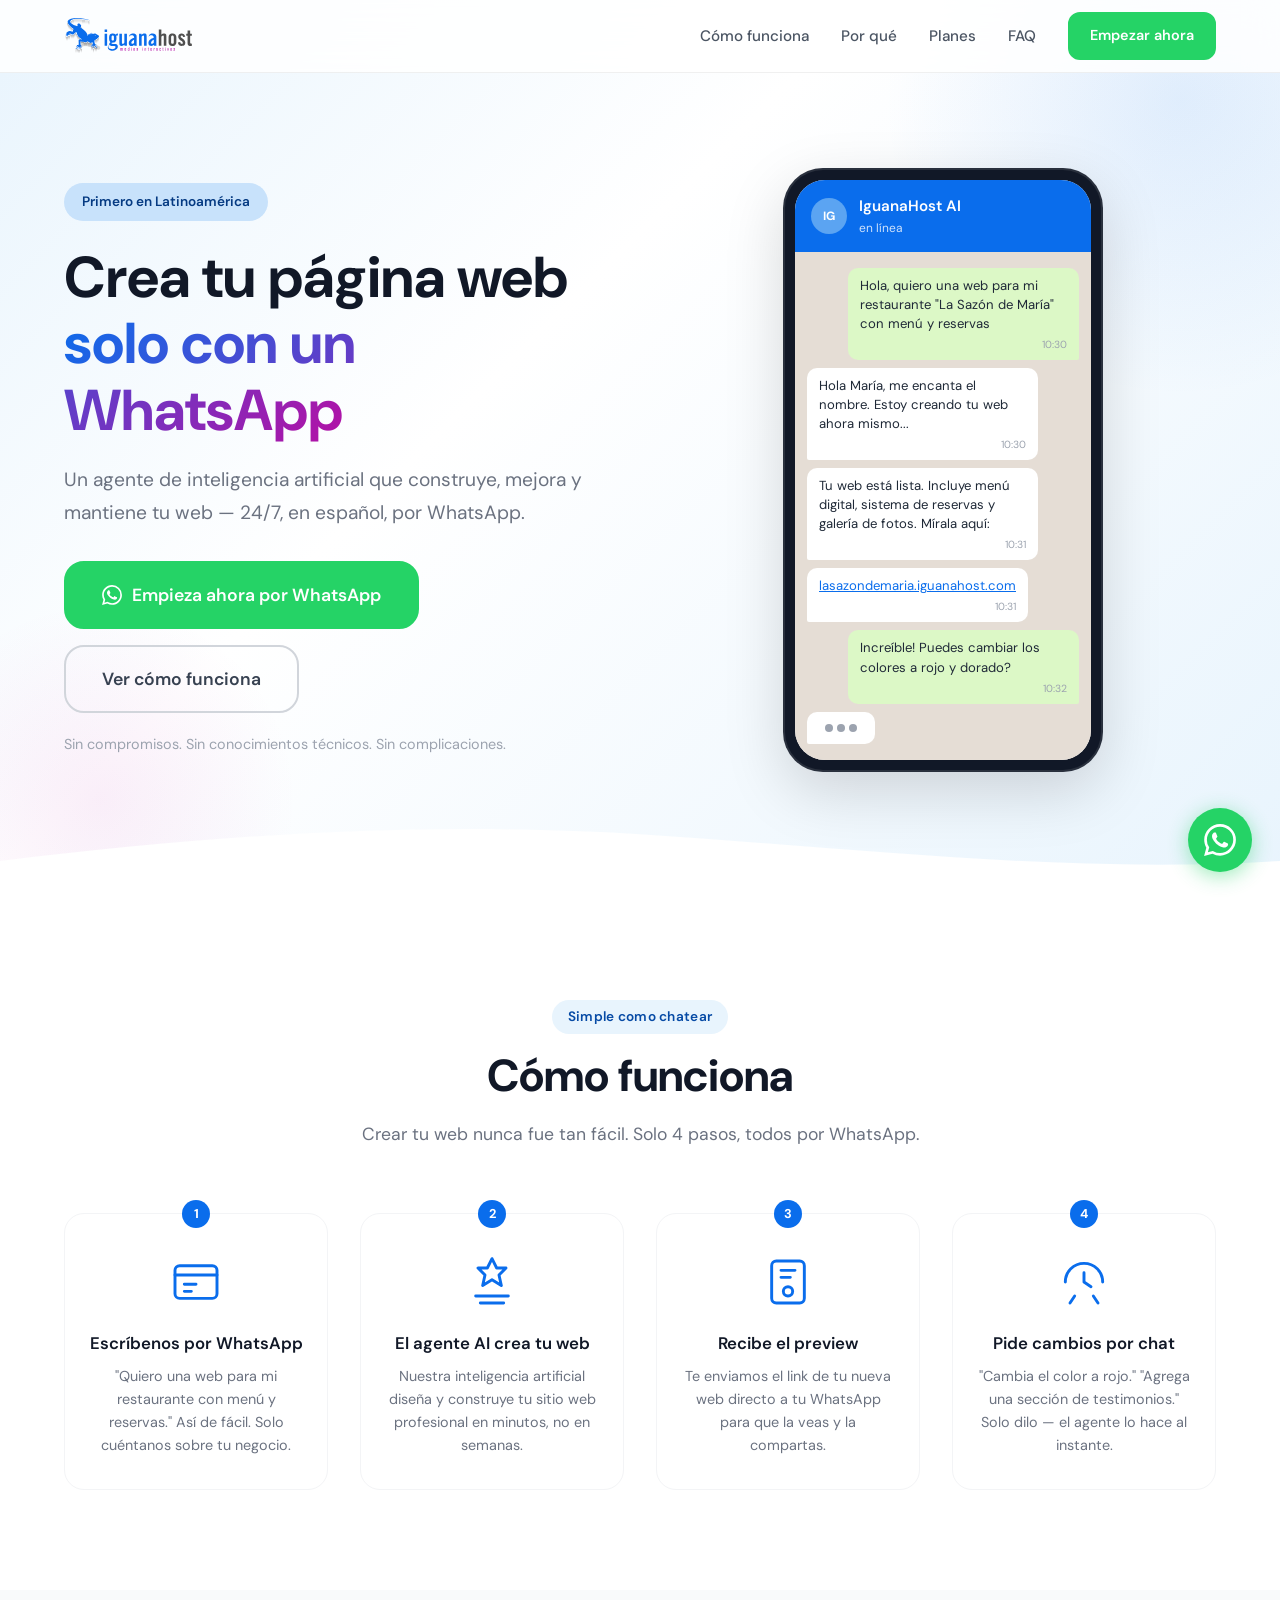
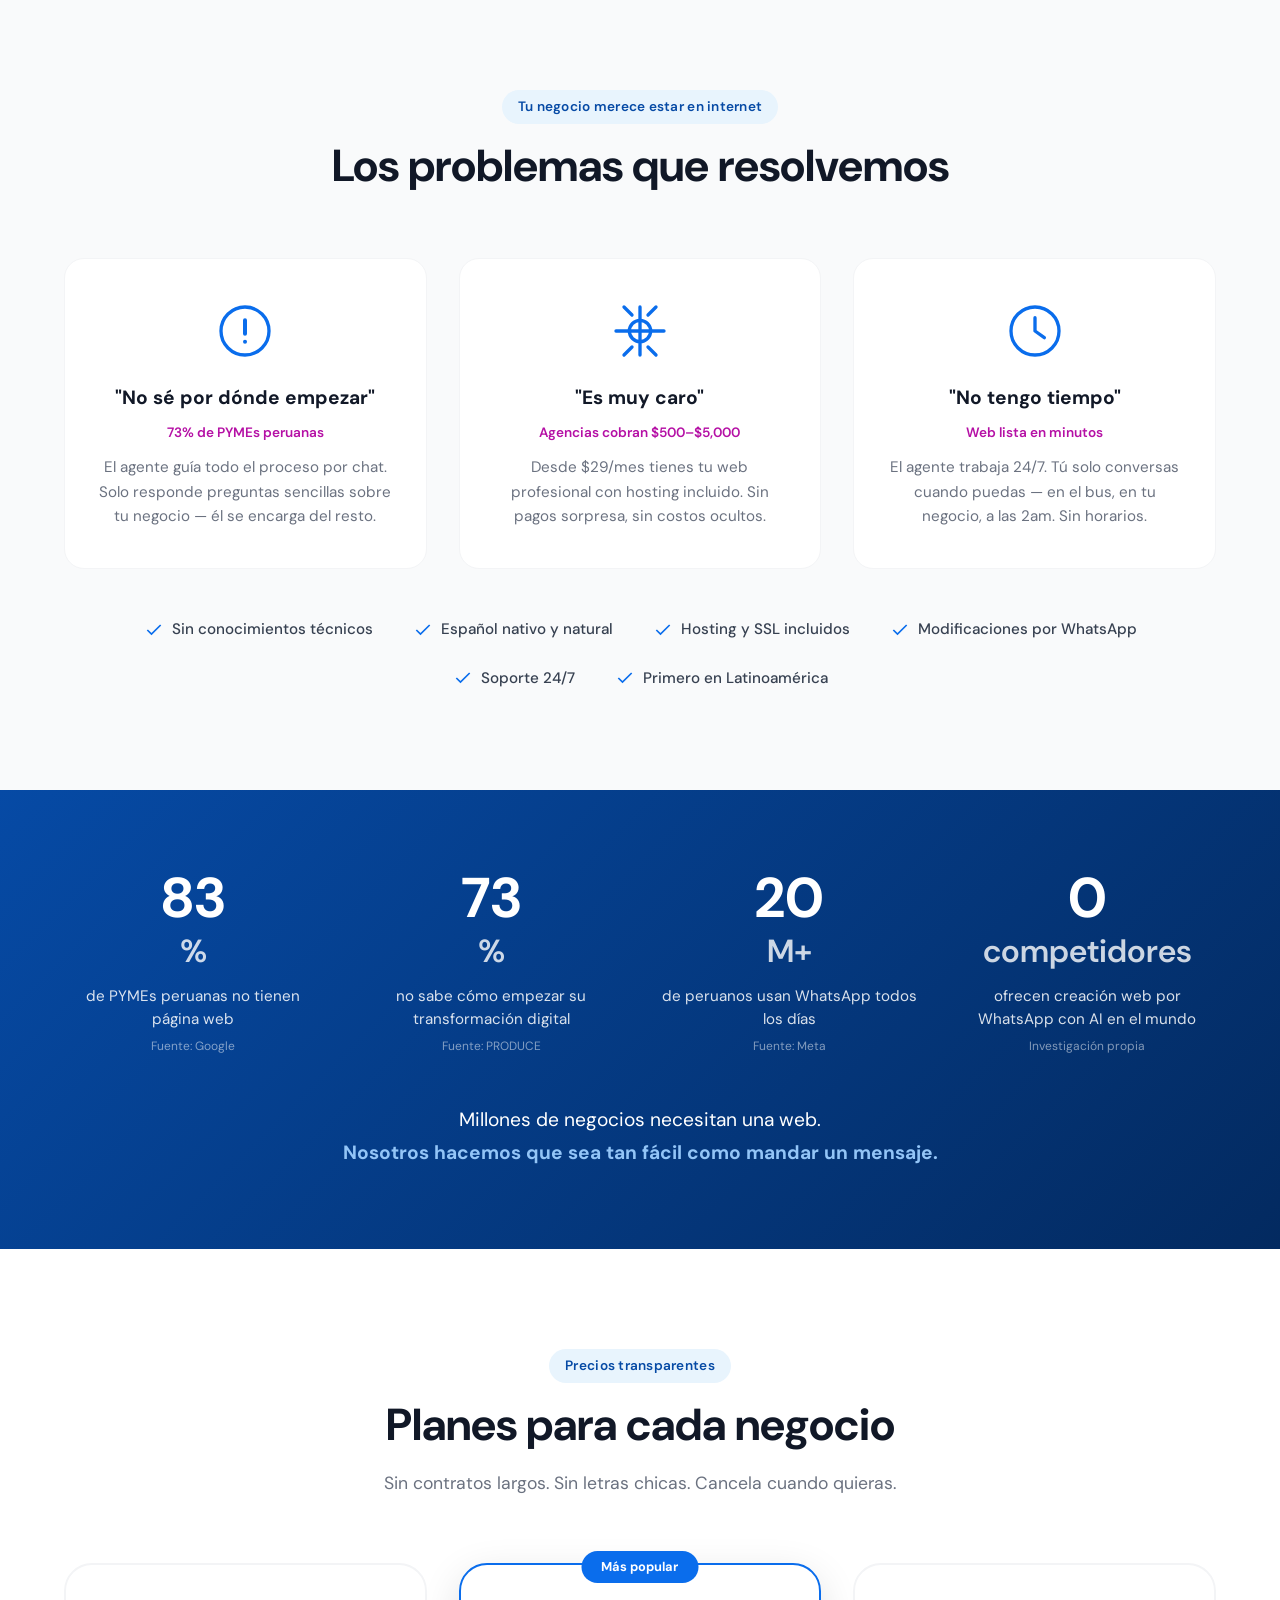
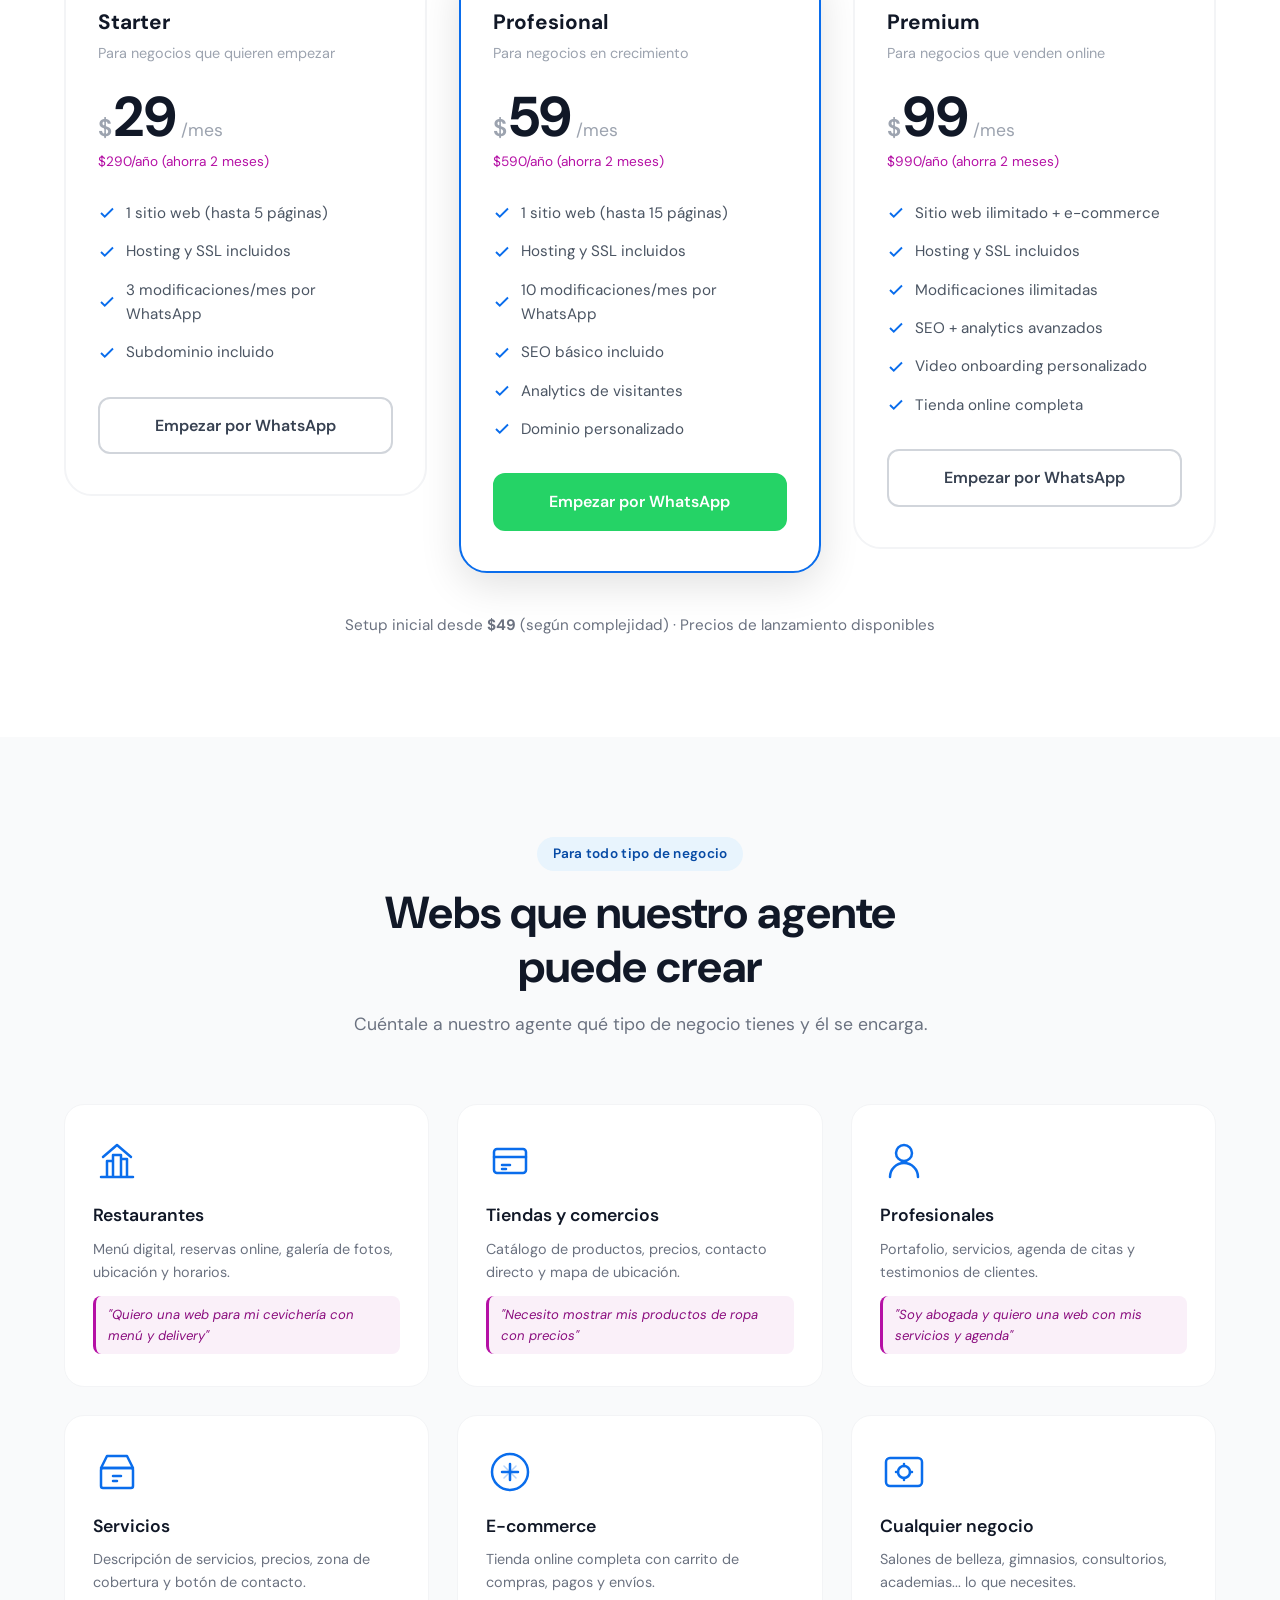
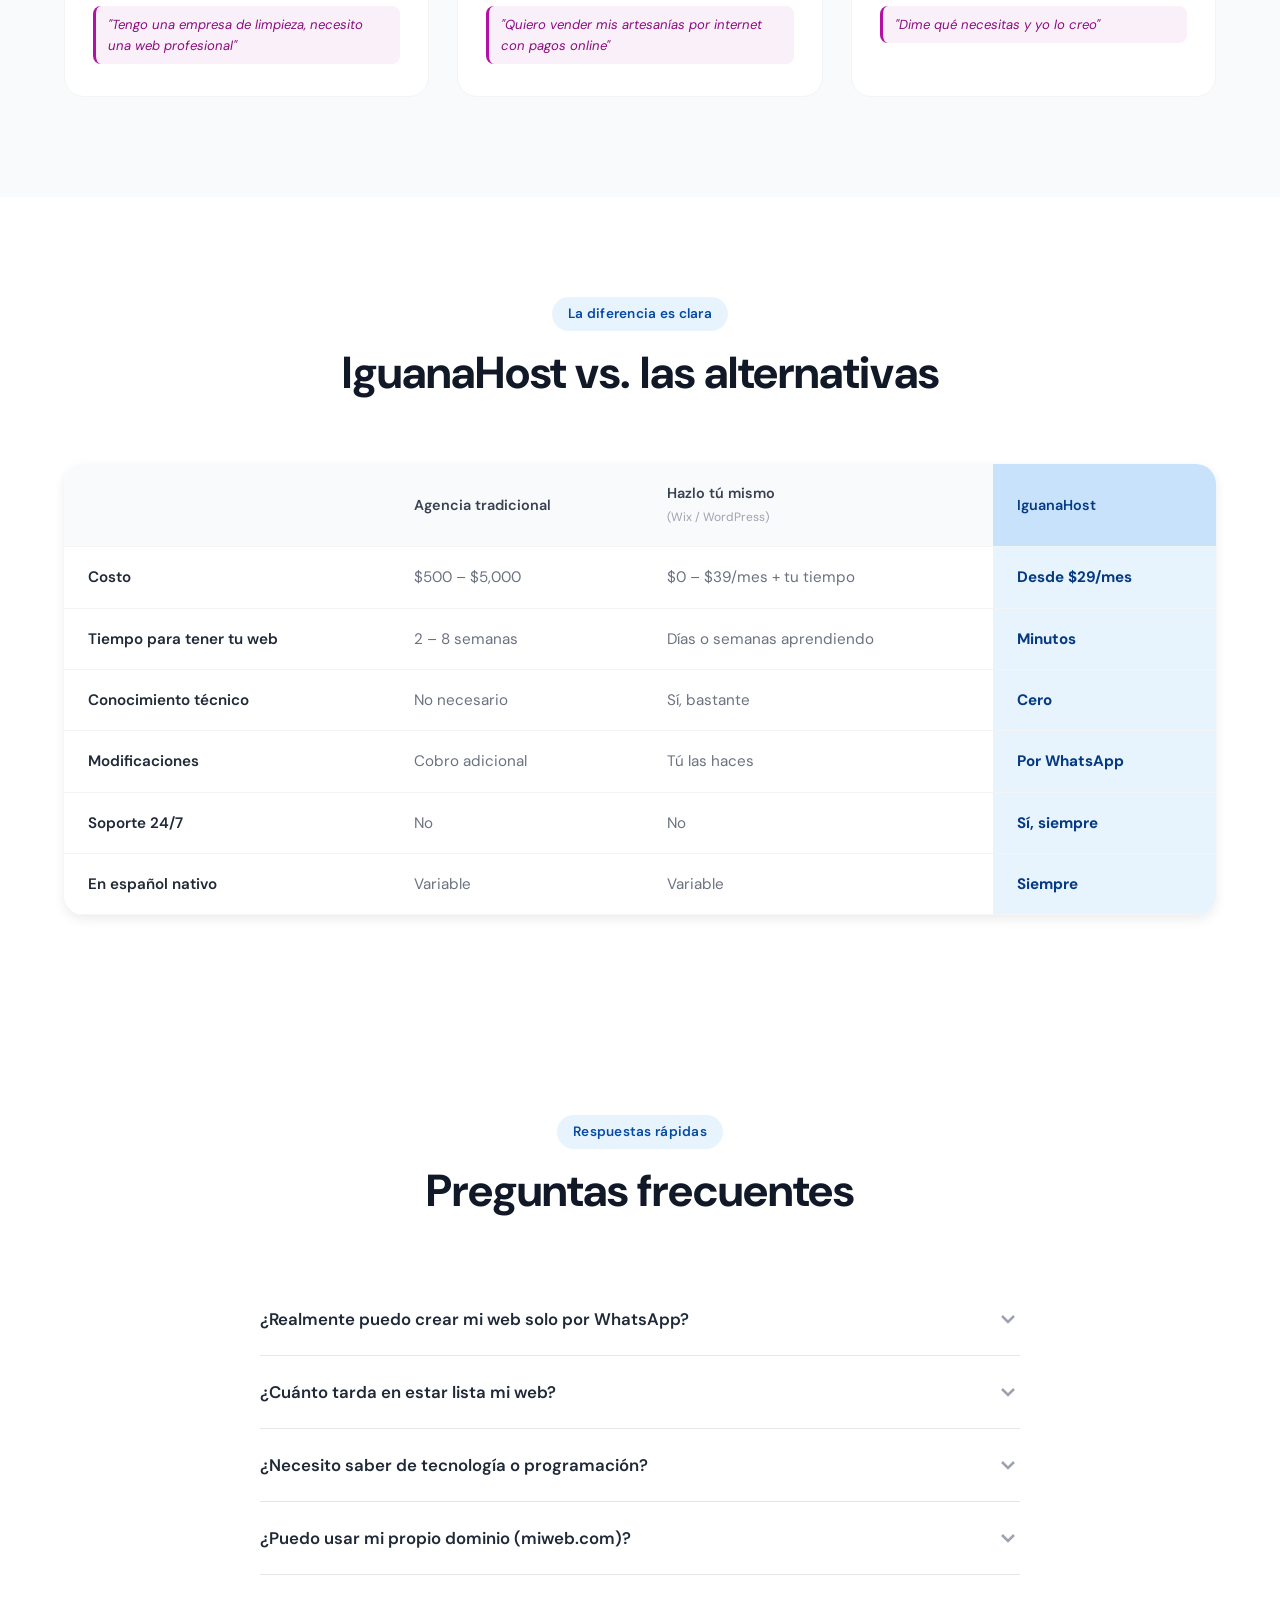
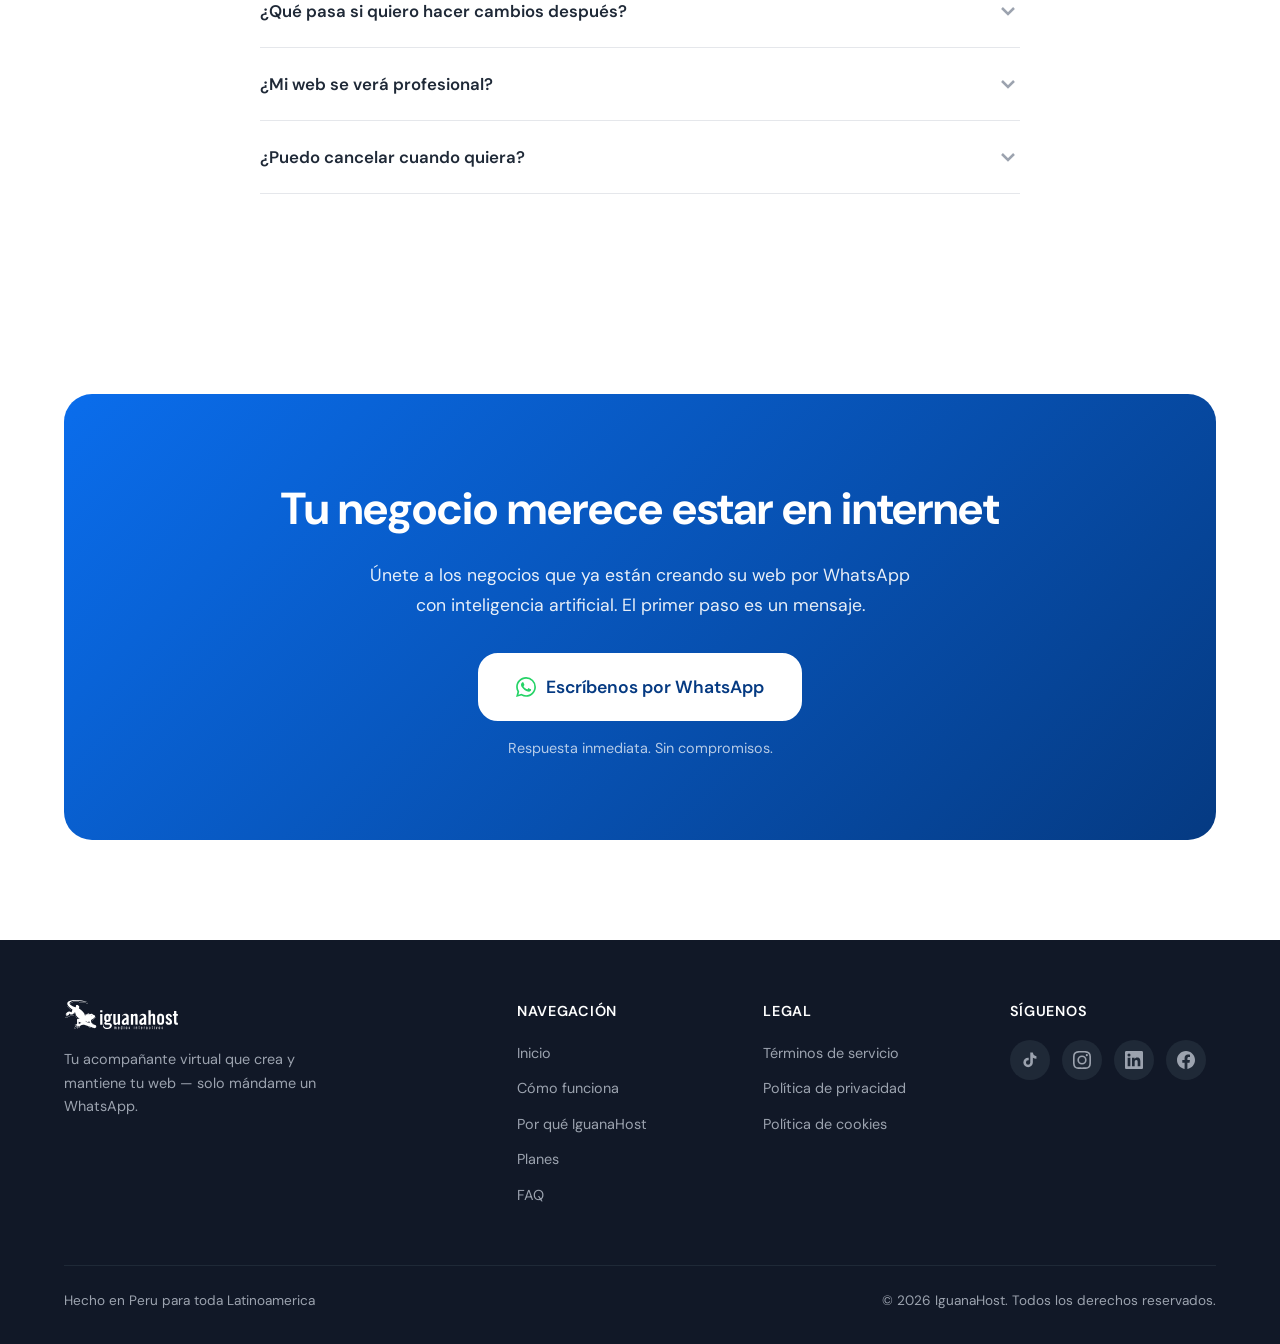
==== index.html @ 1a42cde2 "Update WhatsApp number to anfitrión VPS +51978319571" ====
<!DOCTYPE html>
<html lang="es">
<head>
  <meta charset="UTF-8">
  <meta name="viewport" content="width=device-width, initial-scale=1.0">
  <title>IguanaHost — Crea tu página web por WhatsApp con inteligencia artificial</title>
  <meta name="description" content="El primer servicio en Latinoamérica que crea, modifica y mantiene tu sitio web mediante un agente de inteligencia artificial por WhatsApp. Desde $29/mes.">
  <meta property="og:title" content="IguanaHost — Tu web por WhatsApp con AI">
  <meta property="og:description" content="Crea tu página web profesional solo con un mensaje de WhatsApp. Un agente AI la construye, mejora y mantiene por ti. 24/7, en español.">
  <meta property="og:type" content="website">
  <meta property="og:url" content="https://iguanahost.com">
  <meta property="og:image" content="https://iguanahost.com/og-image.jpg">
  <link rel="canonical" href="https://iguanahost.com">
  <link rel="preconnect" href="https://fonts.googleapis.com">
  <link rel="preconnect" href="https://fonts.gstatic.com" crossorigin>
  <link href="https://fonts.googleapis.com/css2?family=DM+Sans:ital,opsz,wght@0,9..40,300;0,9..40,400;0,9..40,500;0,9..40,600;0,9..40,700;1,9..40,400&display=swap" rel="stylesheet">
  <link rel="stylesheet" href="styles.css">

  <!-- Schema.org markup -->
  <script type="application/ld+json">
  {
    "@context": "https://schema.org",
    "@type": "Organization",
    "name": "IguanaHost",
    "url": "https://iguanahost.com",
    "logo": "https://www.iguanahost.com/iguanalogo.svg",
    "description": "Primer servicio en Latinoamérica de creación web conversacional mediante agentes AI por WhatsApp.",
    "areaServed": "Latin America",
    "sameAs": [
      "https://tiktok.com/@iguanahost",
      "https://instagram.com/iguanahost",
      "https://linkedin.com/company/iguanahost",
      "https://facebook.com/iguanahost"
    ]
  }
  </script>
</head>
<body>

  <!-- ========== NAVBAR ========== -->
  <nav class="navbar" id="navbar">
    <div class="container navbar__inner">
      <a href="#" class="navbar__logo">
        <img class="navbar__logo-icon" src="iguanalogo.svg" alt="IguanaHost" />
      </a>
      <button class="navbar__toggle" id="navToggle" aria-label="Abrir menú">
        <span></span><span></span><span></span>
      </button>
      <ul class="navbar__menu" id="navMenu">
        <li><a href="#como-funciona">Cómo funciona</a></li>
        <li><a href="#por-que">Por qué</a></li>
        <li><a href="#planes">Planes</a></li>
        <li><a href="#faq">FAQ</a></li>
        <li><a href="https://wa.me/51978319571?text=Hola%2C%20quiero%20crear%20mi%20p%C3%A1gina%20web" class="btn btn--sm btn--whatsapp" target="_blank" rel="noopener">Empezar ahora</a></li>
      </ul>
    </div>
  </nav>

  <!-- ========== HERO ========== -->
  <header class="hero" id="inicio">
    <div class="hero__bg"></div>
    <div class="container hero__inner">
      <div class="hero__content" data-animate="fade-up">
        <span class="hero__badge">Primero en Latinoamérica</span>
        <h1 class="hero__title">
          Crea tu página web<br>
          <span class="hero__title--highlight">solo con un WhatsApp</span>
        </h1>
        <p class="hero__subtitle">
          Un agente de inteligencia artificial que construye, mejora y mantiene tu web — 24/7, en español, por WhatsApp.
        </p>
        <div class="hero__actions">
          <a href="https://wa.me/51978319571?text=Hola%2C%20quiero%20crear%20mi%20p%C3%A1gina%20web" class="btn btn--whatsapp btn--lg" target="_blank" rel="noopener">
            <svg class="btn__icon" viewBox="0 0 24 24" fill="currentColor"><path d="M17.472 14.382c-.297-.149-1.758-.867-2.03-.967-.273-.099-.471-.148-.67.15-.197.297-.767.966-.94 1.164-.173.199-.347.223-.644.075-.297-.15-1.255-.463-2.39-1.475-.883-.788-1.48-1.761-1.653-2.059-.173-.297-.018-.458.13-.606.134-.133.298-.347.446-.52.149-.174.198-.298.298-.497.099-.198.05-.371-.025-.52-.075-.149-.669-1.612-.916-2.207-.242-.579-.487-.5-.669-.51-.173-.008-.371-.01-.57-.01-.198 0-.52.074-.792.372-.272.297-1.04 1.016-1.04 2.479 0 1.462 1.065 2.875 1.213 3.074.149.198 2.096 3.2 5.077 4.487.709.306 1.262.489 1.694.625.712.227 1.36.195 1.871.118.571-.085 1.758-.719 2.006-1.413.248-.694.248-1.289.173-1.413-.074-.124-.272-.198-.57-.347m-5.421 7.403h-.004a9.87 9.87 0 01-5.031-1.378l-.361-.214-3.741.982.998-3.648-.235-.374a9.86 9.86 0 01-1.51-5.26c.001-5.45 4.436-9.884 9.888-9.884 2.64 0 5.122 1.03 6.988 2.898a9.825 9.825 0 012.893 6.994c-.003 5.45-4.437 9.884-9.885 9.884m8.413-18.297A11.815 11.815 0 0012.05 0C5.495 0 .16 5.335.157 11.892c0 2.096.547 4.142 1.588 5.945L.057 24l6.305-1.654a11.882 11.882 0 005.683 1.448h.005c6.554 0 11.89-5.335 11.893-11.893a11.821 11.821 0 00-3.48-8.413z"/></svg>
            Empieza ahora por WhatsApp
          </a>
          <a href="#como-funciona" class="btn btn--outline btn--lg">Ver cómo funciona</a>
        </div>
        <p class="hero__note">Sin compromisos. Sin conocimientos técnicos. Sin complicaciones.</p>
      </div>
      <div class="hero__visual" data-animate="fade-up" data-delay="200">
        <div class="phone-mockup">
          <div class="phone-mockup__screen">
            <div class="chat">
              <div class="chat__header">
                <div class="chat__avatar">IG</div>
                <div>
                  <div class="chat__name">IguanaHost AI</div>
                  <div class="chat__status">en línea</div>
                </div>
              </div>
              <div class="chat__messages">
                <div class="chat__msg chat__msg--sent">
                  <p>Hola, quiero una web para mi restaurante "La Sazón de María" con menú y reservas</p>
                  <span class="chat__time">10:30</span>
                </div>
                <div class="chat__msg chat__msg--received">
                  <p>Hola María, me encanta el nombre. Estoy creando tu web ahora mismo...</p>
                  <span class="chat__time">10:30</span>
                </div>
                <div class="chat__msg chat__msg--received">
                  <p>Tu web está lista. Incluye menú digital, sistema de reservas y galería de fotos. Mírala aquí:</p>
                  <span class="chat__time">10:31</span>
                </div>
                <div class="chat__msg chat__msg--received chat__msg--link">
                  <p>lasazondemaria.iguanahost.com</p>
                  <span class="chat__time">10:31</span>
                </div>
                <div class="chat__msg chat__msg--sent">
                  <p>Increíble! Puedes cambiar los colores a rojo y dorado?</p>
                  <span class="chat__time">10:32</span>
                </div>
                <div class="chat__msg chat__msg--received chat__msg--typing">
                  <div class="typing-dots">
                    <span></span><span></span><span></span>
                  </div>
                </div>
              </div>
            </div>
          </div>
        </div>
      </div>
    </div>
    <div class="hero__wave">
      <svg viewBox="0 0 1440 120" fill="none" xmlns="http://www.w3.org/2000/svg" preserveAspectRatio="none">
        <path d="M0 120V60C240 20 480 0 720 20C960 40 1200 80 1440 60V120H0Z" fill="#ffffff"/>
      </svg>
    </div>
  </header>

  <!-- ========== CÓMO FUNCIONA ========== -->
  <section class="section steps" id="como-funciona">
    <div class="container">
      <div class="section__header" data-animate="fade-up">
        <span class="section__badge">Simple como chatear</span>
        <h2 class="section__title">Cómo funciona</h2>
        <p class="section__subtitle">Crear tu web nunca fue tan fácil. Solo 4 pasos, todos por WhatsApp.</p>
      </div>
      <div class="steps__grid">
        <div class="step" data-animate="fade-up" data-delay="0">
          <div class="step__number">1</div>
          <div class="step__icon">
            <svg viewBox="0 0 48 48" fill="none"><rect x="6" y="10" width="36" height="28" rx="4" stroke="currentColor" stroke-width="2.5"/><path d="M6 18h36M14 26h10M14 32h6" stroke="currentColor" stroke-width="2.5" stroke-linecap="round"/></svg>
          </div>
          <h3 class="step__title">Escríbenos por WhatsApp</h3>
          <p class="step__desc">"Quiero una web para mi restaurante con menú y reservas." Así de fácil. Solo cuéntanos sobre tu negocio.</p>
        </div>
        <div class="step" data-animate="fade-up" data-delay="100">
          <div class="step__number">2</div>
          <div class="step__icon">
            <svg viewBox="0 0 48 48" fill="none"><path d="M24 4l4 8h8l-6 6 2 9-8-5-8 5 2-9-6-6h8l4-8z" stroke="currentColor" stroke-width="2.5" stroke-linejoin="round"/><path d="M10 36h28M14 42h20" stroke="currentColor" stroke-width="2.5" stroke-linecap="round"/></svg>
          </div>
          <h3 class="step__title">El agente AI crea tu web</h3>
          <p class="step__desc">Nuestra inteligencia artificial diseña y construye tu sitio web profesional en minutos, no en semanas.</p>
        </div>
        <div class="step" data-animate="fade-up" data-delay="200">
          <div class="step__number">3</div>
          <div class="step__icon">
            <svg viewBox="0 0 48 48" fill="none"><rect x="10" y="6" width="28" height="36" rx="4" stroke="currentColor" stroke-width="2.5"/><path d="M18 14h12M18 20h8" stroke="currentColor" stroke-width="2.5" stroke-linecap="round"/><circle cx="24" cy="32" r="4" stroke="currentColor" stroke-width="2.5"/></svg>
          </div>
          <h3 class="step__title">Recibe el preview</h3>
          <p class="step__desc">Te enviamos el link de tu nueva web directo a tu WhatsApp para que la veas y la compartas.</p>
        </div>
        <div class="step" data-animate="fade-up" data-delay="300">
          <div class="step__number">4</div>
          <div class="step__icon">
            <svg viewBox="0 0 48 48" fill="none"><path d="M8 24c0-8.837 7.163-16 16-16s16 7.163 16 16" stroke="currentColor" stroke-width="2.5" stroke-linecap="round"/><path d="M24 16v8l6 4" stroke="currentColor" stroke-width="2.5" stroke-linecap="round" stroke-linejoin="round"/><path d="M16 36l-4 6M32 36l4 6" stroke="currentColor" stroke-width="2.5" stroke-linecap="round"/></svg>
          </div>
          <h3 class="step__title">Pide cambios por chat</h3>
          <p class="step__desc">"Cambia el color a rojo." "Agrega una sección de testimonios." Solo dilo — el agente lo hace al instante.</p>
        </div>
      </div>
    </div>
  </section>

  <!-- ========== POR QUÉ IGUANAHOST ========== -->
  <section class="section why" id="por-que">
    <div class="why__bg"></div>
    <div class="container">
      <div class="section__header" data-animate="fade-up">
        <span class="section__badge">Tu negocio merece estar en internet</span>
        <h2 class="section__title">Los problemas que resolvemos</h2>
      </div>
      <div class="why__grid">
        <div class="why__card" data-animate="fade-up" data-delay="0">
          <div class="why__card-icon">
            <svg viewBox="0 0 48 48" fill="none"><circle cx="24" cy="24" r="18" stroke="currentColor" stroke-width="2.5"/><path d="M24 16v10M24 32h.02" stroke="currentColor" stroke-width="3" stroke-linecap="round"/></svg>
          </div>
          <h3 class="why__card-title">"No sé por dónde empezar"</h3>
          <p class="why__card-stat">73% de PYMEs peruanas</p>
          <p class="why__card-desc">El agente guía todo el proceso por chat. Solo responde preguntas sencillas sobre tu negocio — él se encarga del resto.</p>
        </div>
        <div class="why__card" data-animate="fade-up" data-delay="100">
          <div class="why__card-icon">
            <svg viewBox="0 0 48 48" fill="none"><path d="M24 6v36M6 24h36" stroke="currentColor" stroke-width="2.5" stroke-linecap="round"/><circle cx="24" cy="24" r="8" stroke="currentColor" stroke-width="2.5"/><path d="M18 12l-6-6M30 12l6-6M18 36l-6 6M30 36l6 6" stroke="currentColor" stroke-width="2.5" stroke-linecap="round"/></svg>
          </div>
          <h3 class="why__card-title">"Es muy caro"</h3>
          <p class="why__card-stat">Agencias cobran $500–$5,000</p>
          <p class="why__card-desc">Desde $29/mes tienes tu web profesional con hosting incluido. Sin pagos sorpresa, sin costos ocultos.</p>
        </div>
        <div class="why__card" data-animate="fade-up" data-delay="200">
          <div class="why__card-icon">
            <svg viewBox="0 0 48 48" fill="none"><circle cx="24" cy="24" r="18" stroke="currentColor" stroke-width="2.5"/><path d="M24 14v10l7 5" stroke="currentColor" stroke-width="2.5" stroke-linecap="round" stroke-linejoin="round"/></svg>
          </div>
          <h3 class="why__card-title">"No tengo tiempo"</h3>
          <p class="why__card-stat">Web lista en minutos</p>
          <p class="why__card-desc">El agente trabaja 24/7. Tú solo conversas cuando puedas — en el bus, en tu negocio, a las 2am. Sin horarios.</p>
        </div>
      </div>
      <div class="why__features" data-animate="fade-up">
        <div class="why__feature">
          <svg viewBox="0 0 24 24" fill="none" stroke="currentColor" stroke-width="2"><polyline points="20 6 9 17 4 12"/></svg>
          <span>Sin conocimientos técnicos</span>
        </div>
        <div class="why__feature">
          <svg viewBox="0 0 24 24" fill="none" stroke="currentColor" stroke-width="2"><polyline points="20 6 9 17 4 12"/></svg>
          <span>Español nativo y natural</span>
        </div>
        <div class="why__feature">
          <svg viewBox="0 0 24 24" fill="none" stroke="currentColor" stroke-width="2"><polyline points="20 6 9 17 4 12"/></svg>
          <span>Hosting y SSL incluidos</span>
        </div>
        <div class="why__feature">
          <svg viewBox="0 0 24 24" fill="none" stroke="currentColor" stroke-width="2"><polyline points="20 6 9 17 4 12"/></svg>
          <span>Modificaciones por WhatsApp</span>
        </div>
        <div class="why__feature">
          <svg viewBox="0 0 24 24" fill="none" stroke="currentColor" stroke-width="2"><polyline points="20 6 9 17 4 12"/></svg>
          <span>Soporte 24/7</span>
        </div>
        <div class="why__feature">
          <svg viewBox="0 0 24 24" fill="none" stroke="currentColor" stroke-width="2"><polyline points="20 6 9 17 4 12"/></svg>
          <span>Primero en Latinoamérica</span>
        </div>
      </div>
    </div>
  </section>

  <!-- ========== ESTADÍSTICAS ========== -->
  <section class="section stats">
    <div class="container">
      <div class="stats__grid" data-animate="fade-up">
        <div class="stat">
          <div class="stat__number" data-count="83">0</div>
          <div class="stat__suffix">%</div>
          <p class="stat__label">de PYMEs peruanas no tienen página web</p>
          <span class="stat__source">Fuente: Google</span>
        </div>
        <div class="stat">
          <div class="stat__number" data-count="73">0</div>
          <div class="stat__suffix">%</div>
          <p class="stat__label">no sabe cómo empezar su transformación digital</p>
          <span class="stat__source">Fuente: PRODUCE</span>
        </div>
        <div class="stat">
          <div class="stat__number" data-count="20">0</div>
          <div class="stat__suffix">M+</div>
          <p class="stat__label">de peruanos usan WhatsApp todos los días</p>
          <span class="stat__source">Fuente: Meta</span>
        </div>
        <div class="stat">
          <div class="stat__number" data-count="0">0</div>
          <div class="stat__suffix">competidores</div>
          <p class="stat__label">ofrecen creación web por WhatsApp con AI en el mundo</p>
          <span class="stat__source">Investigación propia</span>
        </div>
      </div>
      <p class="stats__cta" data-animate="fade-up">Millones de negocios necesitan una web.<br><strong>Nosotros hacemos que sea tan fácil como mandar un mensaje.</strong></p>
    </div>
  </section>

  <!-- ========== PLANES ========== -->
  <section class="section pricing" id="planes">
    <div class="container">
      <div class="section__header" data-animate="fade-up">
        <span class="section__badge">Precios transparentes</span>
        <h2 class="section__title">Planes para cada negocio</h2>
        <p class="section__subtitle">Sin contratos largos. Sin letras chicas. Cancela cuando quieras.</p>
      </div>
      <div class="pricing__grid">
        <!-- Starter -->
        <div class="pricing__card" data-animate="fade-up" data-delay="0">
          <div class="pricing__card-header">
            <h3 class="pricing__plan">Starter</h3>
            <p class="pricing__desc">Para negocios que quieren empezar</p>
          </div>
          <div class="pricing__price">
            <span class="pricing__currency">$</span>
            <span class="pricing__amount">29</span>
            <span class="pricing__period">/mes</span>
          </div>
          <p class="pricing__annual">$290/año (ahorra 2 meses)</p>
          <ul class="pricing__features">
            <li>
              <svg viewBox="0 0 24 24" fill="none" stroke="currentColor" stroke-width="2.5"><polyline points="20 6 9 17 4 12"/></svg>
              1 sitio web (hasta 5 páginas)
            </li>
            <li>
              <svg viewBox="0 0 24 24" fill="none" stroke="currentColor" stroke-width="2.5"><polyline points="20 6 9 17 4 12"/></svg>
              Hosting y SSL incluidos
            </li>
            <li>
              <svg viewBox="0 0 24 24" fill="none" stroke="currentColor" stroke-width="2.5"><polyline points="20 6 9 17 4 12"/></svg>
              3 modificaciones/mes por WhatsApp
            </li>
            <li>
              <svg viewBox="0 0 24 24" fill="none" stroke="currentColor" stroke-width="2.5"><polyline points="20 6 9 17 4 12"/></svg>
              Subdominio incluido
            </li>
          </ul>
          <a href="https://wa.me/51978319571?text=Hola%2C%20me%20interesa%20el%20plan%20Starter" class="btn btn--outline btn--block" target="_blank" rel="noopener">Empezar por WhatsApp</a>
        </div>
        <!-- Profesional -->
        <div class="pricing__card pricing__card--featured" data-animate="fade-up" data-delay="100">
          <div class="pricing__card-badge">Más popular</div>
          <div class="pricing__card-header">
            <h3 class="pricing__plan">Profesional</h3>
            <p class="pricing__desc">Para negocios en crecimiento</p>
          </div>
          <div class="pricing__price">
            <span class="pricing__currency">$</span>
            <span class="pricing__amount">59</span>
            <span class="pricing__period">/mes</span>
          </div>
          <p class="pricing__annual">$590/año (ahorra 2 meses)</p>
          <ul class="pricing__features">
            <li>
              <svg viewBox="0 0 24 24" fill="none" stroke="currentColor" stroke-width="2.5"><polyline points="20 6 9 17 4 12"/></svg>
              1 sitio web (hasta 15 páginas)
            </li>
            <li>
              <svg viewBox="0 0 24 24" fill="none" stroke="currentColor" stroke-width="2.5"><polyline points="20 6 9 17 4 12"/></svg>
              Hosting y SSL incluidos
            </li>
            <li>
              <svg viewBox="0 0 24 24" fill="none" stroke="currentColor" stroke-width="2.5"><polyline points="20 6 9 17 4 12"/></svg>
              10 modificaciones/mes por WhatsApp
            </li>
            <li>
              <svg viewBox="0 0 24 24" fill="none" stroke="currentColor" stroke-width="2.5"><polyline points="20 6 9 17 4 12"/></svg>
              SEO básico incluido
            </li>
            <li>
              <svg viewBox="0 0 24 24" fill="none" stroke="currentColor" stroke-width="2.5"><polyline points="20 6 9 17 4 12"/></svg>
              Analytics de visitantes
            </li>
            <li>
              <svg viewBox="0 0 24 24" fill="none" stroke="currentColor" stroke-width="2.5"><polyline points="20 6 9 17 4 12"/></svg>
              Dominio personalizado
            </li>
          </ul>
          <a href="https://wa.me/51978319571?text=Hola%2C%20me%20interesa%20el%20plan%20Profesional" class="btn btn--whatsapp btn--block" target="_blank" rel="noopener">Empezar por WhatsApp</a>
        </div>
        <!-- Premium -->
        <div class="pricing__card" data-animate="fade-up" data-delay="200">
          <div class="pricing__card-header">
            <h3 class="pricing__plan">Premium</h3>
            <p class="pricing__desc">Para negocios que venden online</p>
          </div>
          <div class="pricing__price">
            <span class="pricing__currency">$</span>
            <span class="pricing__amount">99</span>
            <span class="pricing__period">/mes</span>
          </div>
          <p class="pricing__annual">$990/año (ahorra 2 meses)</p>
          <ul class="pricing__features">
            <li>
              <svg viewBox="0 0 24 24" fill="none" stroke="currentColor" stroke-width="2.5"><polyline points="20 6 9 17 4 12"/></svg>
              Sitio web ilimitado + e-commerce
            </li>
            <li>
              <svg viewBox="0 0 24 24" fill="none" stroke="currentColor" stroke-width="2.5"><polyline points="20 6 9 17 4 12"/></svg>
              Hosting y SSL incluidos
            </li>
            <li>
              <svg viewBox="0 0 24 24" fill="none" stroke="currentColor" stroke-width="2.5"><polyline points="20 6 9 17 4 12"/></svg>
              Modificaciones ilimitadas
            </li>
            <li>
              <svg viewBox="0 0 24 24" fill="none" stroke="currentColor" stroke-width="2.5"><polyline points="20 6 9 17 4 12"/></svg>
              SEO + analytics avanzados
            </li>
            <li>
              <svg viewBox="0 0 24 24" fill="none" stroke="currentColor" stroke-width="2.5"><polyline points="20 6 9 17 4 12"/></svg>
              Video onboarding personalizado
            </li>
            <li>
              <svg viewBox="0 0 24 24" fill="none" stroke="currentColor" stroke-width="2.5"><polyline points="20 6 9 17 4 12"/></svg>
              Tienda online completa
            </li>
          </ul>
          <a href="https://wa.me/51978319571?text=Hola%2C%20me%20interesa%20el%20plan%20Premium" class="btn btn--outline btn--block" target="_blank" rel="noopener">Empezar por WhatsApp</a>
        </div>
      </div>
      <p class="pricing__setup" data-animate="fade-up">Setup inicial desde <strong>$49</strong> (según complejidad) &middot; Precios de lanzamiento disponibles</p>
    </div>
  </section>

  <!-- ========== CASOS DE USO ========== -->
  <section class="section usecases">
    <div class="container">
      <div class="section__header" data-animate="fade-up">
        <span class="section__badge">Para todo tipo de negocio</span>
        <h2 class="section__title">Webs que nuestro agente puede crear</h2>
        <p class="section__subtitle">Cuéntale a nuestro agente qué tipo de negocio tienes y él se encarga.</p>
      </div>
      <div class="usecases__grid">
        <div class="usecase" data-animate="fade-up" data-delay="0">
          <div class="usecase__icon">
            <svg viewBox="0 0 48 48" fill="none"><path d="M8 40h32M14 40V24h6v16M20 40V18h8v22M28 40V22h6v18" stroke="currentColor" stroke-width="2.5" stroke-linecap="round" stroke-linejoin="round"/><path d="M10 20l14-12 14 12" stroke="currentColor" stroke-width="2.5" stroke-linecap="round" stroke-linejoin="round"/></svg>
          </div>
          <h3 class="usecase__title">Restaurantes</h3>
          <p class="usecase__desc">Menú digital, reservas online, galería de fotos, ubicación y horarios.</p>
          <span class="usecase__example">"Quiero una web para mi cevichería con menú y delivery"</span>
        </div>
        <div class="usecase" data-animate="fade-up" data-delay="100">
          <div class="usecase__icon">
            <svg viewBox="0 0 48 48" fill="none"><rect x="8" y="12" width="32" height="24" rx="3" stroke="currentColor" stroke-width="2.5"/><path d="M8 20h32M16 28h8M16 32h4" stroke="currentColor" stroke-width="2.5" stroke-linecap="round"/></svg>
          </div>
          <h3 class="usecase__title">Tiendas y comercios</h3>
          <p class="usecase__desc">Catálogo de productos, precios, contacto directo y mapa de ubicación.</p>
          <span class="usecase__example">"Necesito mostrar mis productos de ropa con precios"</span>
        </div>
        <div class="usecase" data-animate="fade-up" data-delay="200">
          <div class="usecase__icon">
            <svg viewBox="0 0 48 48" fill="none"><circle cx="24" cy="16" r="8" stroke="currentColor" stroke-width="2.5"/><path d="M10 40c0-7.732 6.268-14 14-14s14 6.268 14 14" stroke="currentColor" stroke-width="2.5" stroke-linecap="round"/></svg>
          </div>
          <h3 class="usecase__title">Profesionales</h3>
          <p class="usecase__desc">Portafolio, servicios, agenda de citas y testimonios de clientes.</p>
          <span class="usecase__example">"Soy abogada y quiero una web con mis servicios y agenda"</span>
        </div>
        <div class="usecase" data-animate="fade-up" data-delay="300">
          <div class="usecase__icon">
            <svg viewBox="0 0 48 48" fill="none"><path d="M14 8h20l6 12H8l6-12z" stroke="currentColor" stroke-width="2.5" stroke-linejoin="round"/><rect x="8" y="20" width="32" height="20" rx="2" stroke="currentColor" stroke-width="2.5"/><path d="M20 28h8M20 33h4" stroke="currentColor" stroke-width="2.5" stroke-linecap="round"/></svg>
          </div>
          <h3 class="usecase__title">Servicios</h3>
          <p class="usecase__desc">Descripción de servicios, precios, zona de cobertura y botón de contacto.</p>
          <span class="usecase__example">"Tengo una empresa de limpieza, necesito una web profesional"</span>
        </div>
        <div class="usecase" data-animate="fade-up" data-delay="400">
          <div class="usecase__icon">
            <svg viewBox="0 0 48 48" fill="none"><circle cx="24" cy="24" r="18" stroke="currentColor" stroke-width="2.5"/><path d="M16 24h16M24 16v16" stroke="currentColor" stroke-width="2.5" stroke-linecap="round"/><path d="M18 18l12 12M30 18L18 30" stroke="currentColor" stroke-width="1.5" stroke-linecap="round" opacity=".3"/></svg>
          </div>
          <h3 class="usecase__title">E-commerce</h3>
          <p class="usecase__desc">Tienda online completa con carrito de compras, pagos y envíos.</p>
          <span class="usecase__example">"Quiero vender mis artesanías por internet con pagos online"</span>
        </div>
        <div class="usecase" data-animate="fade-up" data-delay="500">
          <div class="usecase__icon">
            <svg viewBox="0 0 48 48" fill="none"><rect x="6" y="10" width="36" height="28" rx="4" stroke="currentColor" stroke-width="2.5"/><circle cx="24" cy="24" r="6" stroke="currentColor" stroke-width="2.5"/><path d="M24 18v-2M24 32v-2M30 24h2M16 24h2" stroke="currentColor" stroke-width="2.5" stroke-linecap="round"/></svg>
          </div>
          <h3 class="usecase__title">Cualquier negocio</h3>
          <p class="usecase__desc">Salones de belleza, gimnasios, consultorios, academias... lo que necesites.</p>
          <span class="usecase__example">"Dime qué necesitas y yo lo creo"</span>
        </div>
      </div>
    </div>
  </section>

  <!-- ========== COMPARACIÓN ========== -->
  <section class="section comparison">
    <div class="container">
      <div class="section__header" data-animate="fade-up">
        <span class="section__badge">La diferencia es clara</span>
        <h2 class="section__title">IguanaHost vs. las alternativas</h2>
      </div>
      <div class="comparison__table-wrap" data-animate="fade-up">
        <table class="comparison__table">
          <thead>
            <tr>
              <th></th>
              <th>Agencia tradicional</th>
              <th>Hazlo tú mismo<br><small>(Wix / WordPress)</small></th>
              <th class="comparison__highlight">IguanaHost</th>
            </tr>
          </thead>
          <tbody>
            <tr>
              <td class="comparison__label">Costo</td>
              <td>$500 – $5,000</td>
              <td>$0 – $39/mes + tu tiempo</td>
              <td class="comparison__highlight"><strong>Desde $29/mes</strong></td>
            </tr>
            <tr>
              <td class="comparison__label">Tiempo para tener tu web</td>
              <td>2 – 8 semanas</td>
              <td>Días o semanas aprendiendo</td>
              <td class="comparison__highlight"><strong>Minutos</strong></td>
            </tr>
            <tr>
              <td class="comparison__label">Conocimiento técnico</td>
              <td>No necesario</td>
              <td>Sí, bastante</td>
              <td class="comparison__highlight"><strong>Cero</strong></td>
            </tr>
            <tr>
              <td class="comparison__label">Modificaciones</td>
              <td>Cobro adicional</td>
              <td>Tú las haces</td>
              <td class="comparison__highlight"><strong>Por WhatsApp</strong></td>
            </tr>
            <tr>
              <td class="comparison__label">Soporte 24/7</td>
              <td>No</td>
              <td>No</td>
              <td class="comparison__highlight"><strong>Sí, siempre</strong></td>
            </tr>
            <tr>
              <td class="comparison__label">En español nativo</td>
              <td>Variable</td>
              <td>Variable</td>
              <td class="comparison__highlight"><strong>Siempre</strong></td>
            </tr>
          </tbody>
        </table>
      </div>
    </div>
  </section>

  <!-- ========== FAQ ========== -->
  <section class="section faq" id="faq">
    <div class="container">
      <div class="section__header" data-animate="fade-up">
        <span class="section__badge">Respuestas rápidas</span>
        <h2 class="section__title">Preguntas frecuentes</h2>
      </div>
      <div class="faq__list" data-animate="fade-up">
        <div class="faq__item">
          <button class="faq__question" aria-expanded="false">
            <span>¿Realmente puedo crear mi web solo por WhatsApp?</span>
            <svg class="faq__chevron" viewBox="0 0 24 24" fill="none" stroke="currentColor" stroke-width="2.5"><path d="M6 9l6 6 6-6"/></svg>
          </button>
          <div class="faq__answer">
            <p>Sí. Nuestro agente de inteligencia artificial entiende lo que necesitas mediante conversación natural. Solo cuéntale sobre tu negocio, qué quieres mostrar, y él construye tu sitio web completo. Es como hablar con un diseñador web experto, pero disponible 24/7.</p>
          </div>
        </div>
        <div class="faq__item">
          <button class="faq__question" aria-expanded="false">
            <span>¿Cuánto tarda en estar lista mi web?</span>
            <svg class="faq__chevron" viewBox="0 0 24 24" fill="none" stroke="currentColor" stroke-width="2.5"><path d="M6 9l6 6 6-6"/></svg>
          </button>
          <div class="faq__answer">
            <p>La primera versión de tu web puede estar lista en minutos. Las iteraciones y ajustes que pidas también son rápidos — generalmente en menos de un minuto después de tu mensaje.</p>
          </div>
        </div>
        <div class="faq__item">
          <button class="faq__question" aria-expanded="false">
            <span>¿Necesito saber de tecnología o programación?</span>
            <svg class="faq__chevron" viewBox="0 0 24 24" fill="none" stroke="currentColor" stroke-width="2.5"><path d="M6 9l6 6 6-6"/></svg>
          </button>
          <div class="faq__answer">
            <p>Para nada. Si sabes usar WhatsApp, puedes tener tu web. No necesitas saber de HTML, diseño, hosting ni nada técnico. Nuestro agente se encarga de absolutamente todo.</p>
          </div>
        </div>
        <div class="faq__item">
          <button class="faq__question" aria-expanded="false">
            <span>¿Puedo usar mi propio dominio (miweb.com)?</span>
            <svg class="faq__chevron" viewBox="0 0 24 24" fill="none" stroke="currentColor" stroke-width="2.5"><path d="M6 9l6 6 6-6"/></svg>
          </button>
          <div class="faq__answer">
            <p>Sí, te ayudamos a conectar tu dominio propio. También ofrecemos subdominios gratuitos tipo tunegocio.iguanahost.com para que puedas empezar de inmediato mientras configuras tu dominio.</p>
          </div>
        </div>
        <div class="faq__item">
          <button class="faq__question" aria-expanded="false">
            <span>¿Qué pasa si quiero hacer cambios después?</span>
            <svg class="faq__chevron" viewBox="0 0 24 24" fill="none" stroke="currentColor" stroke-width="2.5"><path d="M6 9l6 6 6-6"/></svg>
          </button>
          <div class="faq__answer">
            <p>Solo escríbenos por WhatsApp. "Cambia el teléfono", "agrega una foto", "pon el horario nuevo" — lo que necesites. El agente hace los cambios según tu plan. Es como tener un diseñador web personal disponible 24/7.</p>
          </div>
        </div>
        <div class="faq__item">
          <button class="faq__question" aria-expanded="false">
            <span>¿Mi web se verá profesional?</span>
            <svg class="faq__chevron" viewBox="0 0 24 24" fill="none" stroke="currentColor" stroke-width="2.5"><path d="M6 9l6 6 6-6"/></svg>
          </button>
          <div class="faq__answer">
            <p>Absolutamente. Nuestro agente usa las mejores prácticas de diseño web moderno. Tu sitio será responsive (se ve bien en celular y computadora), rápido, optimizado para Google, y con certificado de seguridad SSL incluido.</p>
          </div>
        </div>
        <div class="faq__item">
          <button class="faq__question" aria-expanded="false">
            <span>¿Puedo cancelar cuando quiera?</span>
            <svg class="faq__chevron" viewBox="0 0 24 24" fill="none" stroke="currentColor" stroke-width="2.5"><path d="M6 9l6 6 6-6"/></svg>
          </button>
          <div class="faq__answer">
            <p>Sí, no hay contratos de permanencia. Puedes cancelar tu plan en cualquier momento. Si eliges el plan anual, obtienes un descuento de 2 meses.</p>
          </div>
        </div>
      </div>
    </div>
  </section>

  <!-- ========== CTA FINAL ========== -->
  <section class="section cta-final">
    <div class="container">
      <div class="cta-final__inner" data-animate="fade-up">
        <h2 class="cta-final__title">Tu negocio merece estar en internet</h2>
        <p class="cta-final__text">Únete a los negocios que ya están creando su web por WhatsApp con inteligencia artificial. El primer paso es un mensaje.</p>
        <a href="https://wa.me/51978319571?text=Hola%2C%20quiero%20crear%20mi%20p%C3%A1gina%20web" class="btn btn--whatsapp btn--lg" target="_blank" rel="noopener">
          <svg class="btn__icon" viewBox="0 0 24 24" fill="currentColor"><path d="M17.472 14.382c-.297-.149-1.758-.867-2.03-.967-.273-.099-.471-.148-.67.15-.197.297-.767.966-.94 1.164-.173.199-.347.223-.644.075-.297-.15-1.255-.463-2.39-1.475-.883-.788-1.48-1.761-1.653-2.059-.173-.297-.018-.458.13-.606.134-.133.298-.347.446-.52.149-.174.198-.298.298-.497.099-.198.05-.371-.025-.52-.075-.149-.669-1.612-.916-2.207-.242-.579-.487-.5-.669-.51-.173-.008-.371-.01-.57-.01-.198 0-.52.074-.792.372-.272.297-1.04 1.016-1.04 2.479 0 1.462 1.065 2.875 1.213 3.074.149.198 2.096 3.2 5.077 4.487.709.306 1.262.489 1.694.625.712.227 1.36.195 1.871.118.571-.085 1.758-.719 2.006-1.413.248-.694.248-1.289.173-1.413-.074-.124-.272-.198-.57-.347m-5.421 7.403h-.004a9.87 9.87 0 01-5.031-1.378l-.361-.214-3.741.982.998-3.648-.235-.374a9.86 9.86 0 01-1.51-5.26c.001-5.45 4.436-9.884 9.888-9.884 2.64 0 5.122 1.03 6.988 2.898a9.825 9.825 0 012.893 6.994c-.003 5.45-4.437 9.884-9.885 9.884m8.413-18.297A11.815 11.815 0 0012.05 0C5.495 0 .16 5.335.157 11.892c0 2.096.547 4.142 1.588 5.945L.057 24l6.305-1.654a11.882 11.882 0 005.683 1.448h.005c6.554 0 11.89-5.335 11.893-11.893a11.821 11.821 0 00-3.48-8.413z"/></svg>
          Escríbenos por WhatsApp
        </a>
        <p class="cta-final__note">Respuesta inmediata. Sin compromisos.</p>
      </div>
    </div>
  </section>

  <!-- ========== FOOTER ========== -->
  <footer class="footer">
    <div class="container">
      <div class="footer__inner">
        <div class="footer__brand">
          <a href="#" class="navbar__logo navbar__logo--footer">
            <img class="navbar__logo-icon" src="iguanalogo.svg" alt="IguanaHost" />
          </a>
          <p class="footer__tagline">Tu acompañante virtual que crea y mantiene tu web — solo mándame un WhatsApp.</p>
        </div>
        <div class="footer__links">
          <h4>Navegación</h4>
          <ul>
            <li><a href="#inicio">Inicio</a></li>
            <li><a href="#como-funciona">Cómo funciona</a></li>
            <li><a href="#por-que">Por qué IguanaHost</a></li>
            <li><a href="#planes">Planes</a></li>
            <li><a href="#faq">FAQ</a></li>
          </ul>
        </div>
        <div class="footer__links">
          <h4>Legal</h4>
          <ul>
            <li><a href="#">Términos de servicio</a></li>
            <li><a href="#">Política de privacidad</a></li>
            <li><a href="#">Política de cookies</a></li>
          </ul>
        </div>
        <div class="footer__social">
          <h4>Síguenos</h4>
          <div class="footer__social-icons">
            <a href="#" aria-label="TikTok" target="_blank" rel="noopener">
              <svg viewBox="0 0 24 24" fill="currentColor"><path d="M19.59 6.69a4.83 4.83 0 01-3.77-4.25V2h-3.45v13.67a2.89 2.89 0 01-2.88 2.5 2.89 2.89 0 01-2.89-2.89 2.89 2.89 0 012.89-2.89c.28 0 .54.04.79.1v-3.5a6.37 6.37 0 00-.79-.05A6.34 6.34 0 003.15 15.2a6.34 6.34 0 006.34 6.34 6.34 6.34 0 006.34-6.34V8.88a8.28 8.28 0 004.76 1.5V6.93a4.84 4.84 0 01-1-.24z"/></svg>
            </a>
            <a href="#" aria-label="Instagram" target="_blank" rel="noopener">
              <svg viewBox="0 0 24 24" fill="currentColor"><path d="M12 2.163c3.204 0 3.584.012 4.85.07 3.252.148 4.771 1.691 4.919 4.919.058 1.265.069 1.645.069 4.849 0 3.205-.012 3.584-.069 4.849-.149 3.225-1.664 4.771-4.919 4.919-1.266.058-1.644.07-4.85.07-3.204 0-3.584-.012-4.849-.07-3.26-.149-4.771-1.699-4.919-4.92-.058-1.265-.07-1.644-.07-4.849 0-3.204.013-3.583.07-4.849.149-3.227 1.664-4.771 4.919-4.919 1.266-.057 1.645-.069 4.849-.069zM12 0C8.741 0 8.333.014 7.053.072 2.695.272.273 2.69.073 7.052.014 8.333 0 8.741 0 12c0 3.259.014 3.668.072 4.948.2 4.358 2.618 6.78 6.98 6.98C8.333 23.986 8.741 24 12 24c3.259 0 3.668-.014 4.948-.072 4.354-.2 6.782-2.618 6.979-6.98.059-1.28.073-1.689.073-4.948 0-3.259-.014-3.667-.072-4.947-.196-4.354-2.617-6.78-6.979-6.98C15.668.014 15.259 0 12 0zm0 5.838a6.162 6.162 0 100 12.324 6.162 6.162 0 000-12.324zM12 16a4 4 0 110-8 4 4 0 010 8zm6.406-11.845a1.44 1.44 0 100 2.881 1.44 1.44 0 000-2.881z"/></svg>
            </a>
            <a href="#" aria-label="LinkedIn" target="_blank" rel="noopener">
              <svg viewBox="0 0 24 24" fill="currentColor"><path d="M20.447 20.452h-3.554v-5.569c0-1.328-.027-3.037-1.852-3.037-1.853 0-2.136 1.445-2.136 2.939v5.667H9.351V9h3.414v1.561h.046c.477-.9 1.637-1.85 3.37-1.85 3.601 0 4.267 2.37 4.267 5.455v6.286zM5.337 7.433a2.062 2.062 0 01-2.063-2.065 2.064 2.064 0 112.063 2.065zm1.782 13.019H3.555V9h3.564v11.452zM22.225 0H1.771C.792 0 0 .774 0 1.729v20.542C0 23.227.792 24 1.771 24h20.451C23.2 24 24 23.227 24 22.271V1.729C24 .774 23.2 0 22.222 0h.003z"/></svg>
            </a>
            <a href="#" aria-label="Facebook" target="_blank" rel="noopener">
              <svg viewBox="0 0 24 24" fill="currentColor"><path d="M24 12.073c0-6.627-5.373-12-12-12s-12 5.373-12 12c0 5.99 4.388 10.954 10.125 11.854v-8.385H7.078v-3.47h3.047V9.43c0-3.007 1.792-4.669 4.533-4.669 1.312 0 2.686.235 2.686.235v2.953H15.83c-1.491 0-1.956.925-1.956 1.874v2.25h3.328l-.532 3.47h-2.796v8.385C19.612 23.027 24 18.062 24 12.073z"/></svg>
            </a>
          </div>
        </div>
      </div>
      <div class="footer__bottom">
        <p>Hecho en Peru para toda Latinoamerica</p>
        <p>&copy; 2026 IguanaHost. Todos los derechos reservados.</p>
      </div>
    </div>
  </footer>

  <!-- ========== FLOATING WHATSAPP BUTTON ========== -->
  <a href="https://wa.me/51978319571?text=Hola%2C%20quiero%20crear%20mi%20p%C3%A1gina%20web" class="whatsapp-float" target="_blank" rel="noopener" aria-label="Contactar por WhatsApp">
    <svg viewBox="0 0 24 24" fill="currentColor"><path d="M17.472 14.382c-.297-.149-1.758-.867-2.03-.967-.273-.099-.471-.148-.67.15-.197.297-.767.966-.94 1.164-.173.199-.347.223-.644.075-.297-.15-1.255-.463-2.39-1.475-.883-.788-1.48-1.761-1.653-2.059-.173-.297-.018-.458.13-.606.134-.133.298-.347.446-.52.149-.174.198-.298.298-.497.099-.198.05-.371-.025-.52-.075-.149-.669-1.612-.916-2.207-.242-.579-.487-.5-.669-.51-.173-.008-.371-.01-.57-.01-.198 0-.52.074-.792.372-.272.297-1.04 1.016-1.04 2.479 0 1.462 1.065 2.875 1.213 3.074.149.198 2.096 3.2 5.077 4.487.709.306 1.262.489 1.694.625.712.227 1.36.195 1.871.118.571-.085 1.758-.719 2.006-1.413.248-.694.248-1.289.173-1.413-.074-.124-.272-.198-.57-.347m-5.421 7.403h-.004a9.87 9.87 0 01-5.031-1.378l-.361-.214-3.741.982.998-3.648-.235-.374a9.86 9.86 0 01-1.51-5.26c.001-5.45 4.436-9.884 9.888-9.884 2.64 0 5.122 1.03 6.988 2.898a9.825 9.825 0 012.893 6.994c-.003 5.45-4.437 9.884-9.885 9.884m8.413-18.297A11.815 11.815 0 0012.05 0C5.495 0 .16 5.335.157 11.892c0 2.096.547 4.142 1.588 5.945L.057 24l6.305-1.654a11.882 11.882 0 005.683 1.448h.005c6.554 0 11.89-5.335 11.893-11.893a11.821 11.821 0 00-3.48-8.413z"/></svg>
    <span class="whatsapp-float__tooltip">¿Necesitas tu web?</span>
  </a>

  <script src="script.js"></script>
</body>
</html>
---- styles.css ----
/* ========================================
   IguanaHost — Landing Page Styles
   ======================================== */

/* ---------- CSS Variables ---------- */
:root {
  /* Brand colors from IguanaHost logo */
  --green-50: #e8f4fd;
  --green-100: #c8e2fb;
  --green-200: #93c5f7;
  --green-300: #5ba4f2;
  --green-400: #2d85ee;
  --green-500: #0A6DEC;
  --green-600: #085bca;
  --green-700: #064aa5;
  --green-800: #053a82;
  --green-900: #032a60;

  /* Accent: magenta from logo */
  --accent: #B510A5;
  --accent-light: #d94fcf;
  --accent-dark: #8a0c7e;

  --yellow-400: #facc15;
  --blue-500: #0A6DEC;

  --gray-50: #f9fafb;
  --gray-100: #f3f4f6;
  --gray-200: #e5e7eb;
  --gray-300: #d1d5db;
  --gray-400: #9ca3af;
  --gray-500: #6b7280;
  --gray-600: #4b5563;
  --gray-700: #374151;
  --gray-800: #1f2937;
  --gray-900: #111827;

  --whatsapp: #25D366;
  --whatsapp-dark: #128C7E;

  --font: 'DM Sans', system-ui, -apple-system, sans-serif;
  --radius-sm: 8px;
  --radius-md: 12px;
  --radius-lg: 20px;
  --radius-xl: 28px;
  --shadow-sm: 0 1px 2px rgba(0,0,0,.05);
  --shadow-md: 0 4px 12px rgba(0,0,0,.08);
  --shadow-lg: 0 12px 40px rgba(0,0,0,.12);
  --shadow-xl: 0 20px 60px rgba(0,0,0,.15);
  --transition: 0.3s cubic-bezier(.4,0,.2,1);
}

/* ---------- Reset & Base ---------- */
*, *::before, *::after { box-sizing: border-box; margin: 0; padding: 0; }

html {
  scroll-behavior: smooth;
  -webkit-font-smoothing: antialiased;
  -moz-osx-font-smoothing: grayscale;
}

body {
  font-family: var(--font);
  color: var(--gray-800);
  line-height: 1.6;
  background: #fff;
  overflow-x: hidden;
}

img { max-width: 100%; display: block; }
a { text-decoration: none; color: inherit; }
ul { list-style: none; }

.container {
  width: 100%;
  max-width: 1200px;
  margin: 0 auto;
  padding: 0 24px;
}

.section {
  padding: 100px 0;
}

.section__header {
  text-align: center;
  max-width: 640px;
  margin: 0 auto 64px;
}

.section__badge {
  display: inline-block;
  background: var(--green-50);
  color: var(--green-700);
  font-size: 0.85rem;
  font-weight: 600;
  padding: 6px 16px;
  border-radius: 100px;
  margin-bottom: 16px;
  letter-spacing: 0.02em;
}

.section__title {
  font-size: clamp(1.8rem, 4vw, 2.8rem);
  font-weight: 700;
  color: var(--gray-900);
  line-height: 1.2;
  margin-bottom: 16px;
}

.section__subtitle {
  font-size: 1.1rem;
  color: var(--gray-500);
  line-height: 1.7;
}

/* ---------- Buttons ---------- */
.btn {
  display: inline-flex;
  align-items: center;
  justify-content: center;
  gap: 10px;
  font-family: var(--font);
  font-weight: 600;
  font-size: 1rem;
  padding: 14px 28px;
  border-radius: var(--radius-md);
  border: 2px solid transparent;
  cursor: pointer;
  transition: var(--transition);
  white-space: nowrap;
}

.btn__icon {
  width: 20px;
  height: 20px;
  flex-shrink: 0;
}

.btn--whatsapp {
  background: var(--whatsapp);
  color: #fff;
  border-color: var(--whatsapp);
}
.btn--whatsapp:hover {
  background: var(--whatsapp-dark);
  border-color: var(--whatsapp-dark);
  transform: translateY(-2px);
  box-shadow: 0 8px 24px rgba(37, 211, 102, .35);
}

.btn--outline {
  background: transparent;
  color: var(--gray-700);
  border-color: var(--gray-300);
}
.btn--outline:hover {
  border-color: var(--green-500);
  color: var(--green-600);
  transform: translateY(-2px);
}

.btn--lg {
  padding: 18px 36px;
  font-size: 1.1rem;
  border-radius: var(--radius-lg);
}

.btn--sm {
  padding: 10px 20px;
  font-size: 0.9rem;
}

.btn--block {
  width: 100%;
}

/* ---------- Navbar ---------- */
.navbar {
  position: fixed;
  top: 0;
  left: 0;
  right: 0;
  z-index: 1000;
  background: rgba(255,255,255,.85);
  backdrop-filter: blur(16px);
  -webkit-backdrop-filter: blur(16px);
  border-bottom: 1px solid rgba(0,0,0,.06);
  transition: var(--transition);
}

.navbar--scrolled {
  box-shadow: var(--shadow-sm);
}

.navbar__inner {
  display: flex;
  align-items: center;
  justify-content: space-between;
  height: 72px;
}

.navbar__logo {
  display: flex;
  align-items: center;
  gap: 10px;
  font-size: 1.3rem;
  font-weight: 700;
  color: var(--gray-900);
}

.navbar__logo-icon {
  height: 36px;
  width: auto;
}

.navbar__logo--footer .navbar__logo-icon {
  height: 32px;
  filter: brightness(0) invert(1);
}

.navbar__menu {
  display: flex;
  align-items: center;
  gap: 32px;
}

.navbar__menu a:not(.btn) {
  font-size: 0.95rem;
  font-weight: 500;
  color: var(--gray-600);
  transition: var(--transition);
}
.navbar__menu a:not(.btn):hover {
  color: var(--green-600);
}

.navbar__toggle {
  display: none;
  flex-direction: column;
  gap: 5px;
  background: none;
  border: none;
  cursor: pointer;
  padding: 8px;
}
.navbar__toggle span {
  display: block;
  width: 24px;
  height: 2px;
  background: var(--gray-700);
  border-radius: 2px;
  transition: var(--transition);
}

/* ---------- Hero ---------- */
.hero {
  position: relative;
  min-height: 100vh;
  display: flex;
  align-items: center;
  padding: 120px 0 80px;
  overflow: hidden;
}

.hero__bg {
  position: absolute;
  inset: 0;
  background: linear-gradient(135deg, var(--green-50) 0%, #fff 40%, var(--green-50) 100%);
  z-index: -2;
}

.hero__bg::before {
  content: '';
  position: absolute;
  top: -200px;
  right: -200px;
  width: 600px;
  height: 600px;
  background: radial-gradient(circle, rgba(10,109,236,.1) 0%, transparent 70%);
  border-radius: 50%;
}

.hero__bg::after {
  content: '';
  position: absolute;
  bottom: -100px;
  left: -100px;
  width: 400px;
  height: 400px;
  background: radial-gradient(circle, rgba(181,16,165,.07) 0%, transparent 70%);
  border-radius: 50%;
}

.hero__inner {
  display: grid;
  grid-template-columns: 1fr 1fr;
  gap: 60px;
  align-items: center;
}

.hero__badge {
  display: inline-block;
  background: var(--green-100);
  color: var(--green-800);
  font-size: 0.85rem;
  font-weight: 600;
  padding: 8px 18px;
  border-radius: 100px;
  margin-bottom: 24px;
  animation: pulse-badge 2s infinite;
}

@keyframes pulse-badge {
  0%, 100% { box-shadow: 0 0 0 0 rgba(10,109,236,.3); }
  50% { box-shadow: 0 0 0 8px rgba(10,109,236,0); }
}

.hero__title {
  font-size: clamp(2.2rem, 5vw, 3.6rem);
  font-weight: 700;
  line-height: 1.15;
  color: var(--gray-900);
  margin-bottom: 20px;
}

.hero__title--highlight {
  background: linear-gradient(135deg, var(--green-500), var(--accent));
  -webkit-background-clip: text;
  -webkit-text-fill-color: transparent;
  background-clip: text;
}

.hero__subtitle {
  font-size: 1.2rem;
  color: var(--gray-500);
  line-height: 1.7;
  margin-bottom: 32px;
  max-width: 520px;
}

.hero__actions {
  display: flex;
  gap: 16px;
  flex-wrap: wrap;
  margin-bottom: 20px;
}

.hero__note {
  font-size: 0.9rem;
  color: var(--gray-400);
}

.hero__wave {
  position: absolute;
  bottom: -1px;
  left: 0;
  right: 0;
  z-index: 1;
}
.hero__wave svg {
  display: block;
  width: 100%;
  height: 80px;
}

/* ---------- Phone Mockup ---------- */
.phone-mockup {
  width: 320px;
  margin: 0 auto;
  background: var(--gray-900);
  border-radius: 40px;
  padding: 12px;
  box-shadow: var(--shadow-xl), 0 0 0 2px rgba(255,255,255,.1) inset;
}

.phone-mockup__logo {
  width: 28px;
  height: auto;
  filter: brightness(0) invert(1);
}

.phone-mockup__screen {
  background: #fff;
  border-radius: 30px;
  overflow: hidden;
}

/* ---------- Chat Mockup ---------- */
.chat__header {
  display: flex;
  align-items: center;
  gap: 12px;
  padding: 14px 16px;
  background: var(--green-500);
  color: #fff;
}

.chat__avatar {
  width: 36px;
  height: 36px;
  border-radius: 50%;
  background: var(--green-300);
  display: flex;
  align-items: center;
  justify-content: center;
  font-size: 0.75rem;
  font-weight: 700;
}

.chat__name { font-weight: 600; font-size: 0.95rem; }
.chat__status { font-size: 0.75rem; opacity: .8; }

.chat__messages {
  padding: 16px 12px;
  display: flex;
  flex-direction: column;
  gap: 8px;
  background: #e5ddd5;
  min-height: 340px;
}

.chat__msg {
  max-width: 85%;
  padding: 8px 12px;
  border-radius: 10px;
  font-size: 0.82rem;
  line-height: 1.45;
  position: relative;
}

.chat__msg--sent {
  align-self: flex-end;
  background: #dcf8c6;
  border-bottom-right-radius: 2px;
}

.chat__msg--received {
  align-self: flex-start;
  background: #fff;
  border-bottom-left-radius: 2px;
}

.chat__msg--link p {
  color: var(--blue-500);
  text-decoration: underline;
}

.chat__time {
  display: block;
  text-align: right;
  font-size: 0.65rem;
  color: var(--gray-400);
  margin-top: 4px;
}

.chat__msg--typing {
  padding: 12px 18px;
}

.typing-dots {
  display: flex;
  gap: 4px;
}

.typing-dots span {
  width: 8px;
  height: 8px;
  background: var(--gray-400);
  border-radius: 50%;
  animation: typing 1.4s infinite;
}

.typing-dots span:nth-child(2) { animation-delay: .2s; }
.typing-dots span:nth-child(3) { animation-delay: .4s; }

@keyframes typing {
  0%, 60%, 100% { transform: translateY(0); opacity: .4; }
  30% { transform: translateY(-6px); opacity: 1; }
}

/* ---------- Steps ---------- */
.steps__grid {
  display: grid;
  grid-template-columns: repeat(4, 1fr);
  gap: 32px;
}

.step {
  text-align: center;
  padding: 32px 24px;
  border-radius: var(--radius-lg);
  background: #fff;
  border: 1px solid var(--gray-100);
  transition: var(--transition);
  position: relative;
}

.step:hover {
  border-color: var(--green-200);
  box-shadow: var(--shadow-md);
  transform: translateY(-4px);
}

.step__number {
  position: absolute;
  top: -14px;
  left: 50%;
  transform: translateX(-50%);
  width: 28px;
  height: 28px;
  background: var(--green-500);
  color: #fff;
  font-size: 0.8rem;
  font-weight: 700;
  border-radius: 50%;
  display: flex;
  align-items: center;
  justify-content: center;
}

.step__icon {
  width: 56px;
  height: 56px;
  margin: 8px auto 20px;
  color: var(--green-500);
}

.step__icon svg {
  width: 100%;
  height: 100%;
}

.step__title {
  font-size: 1.05rem;
  font-weight: 600;
  color: var(--gray-900);
  margin-bottom: 8px;
}

.step__desc {
  font-size: 0.9rem;
  color: var(--gray-500);
  line-height: 1.6;
}

/* ---------- Why IguanaHost ---------- */
.why {
  position: relative;
  background: var(--gray-50);
}

.why__bg {
  position: absolute;
  top: 0;
  left: 0;
  right: 0;
  height: 100%;
  background: linear-gradient(180deg, #fff 0%, var(--gray-50) 20%, var(--gray-50) 80%, #fff 100%);
  z-index: -1;
}

.why__grid {
  display: grid;
  grid-template-columns: repeat(3, 1fr);
  gap: 32px;
  margin-bottom: 48px;
}

.why__card {
  background: #fff;
  border-radius: var(--radius-lg);
  padding: 40px 32px;
  text-align: center;
  border: 1px solid var(--gray-100);
  transition: var(--transition);
}

.why__card:hover {
  transform: translateY(-6px);
  box-shadow: var(--shadow-lg);
  border-color: var(--green-200);
}

.why__card-icon {
  width: 64px;
  height: 64px;
  margin: 0 auto 20px;
  color: var(--green-500);
}

.why__card-icon svg {
  width: 100%;
  height: 100%;
}

.why__card-title {
  font-size: 1.2rem;
  font-weight: 700;
  color: var(--gray-900);
  margin-bottom: 8px;
}

.why__card-stat {
  font-size: 0.85rem;
  font-weight: 600;
  color: var(--accent);
  margin-bottom: 12px;
}

.why__card-desc {
  font-size: 0.95rem;
  color: var(--gray-500);
  line-height: 1.6;
}

.why__features {
  display: flex;
  flex-wrap: wrap;
  justify-content: center;
  gap: 24px 40px;
}

.why__feature {
  display: flex;
  align-items: center;
  gap: 8px;
  font-size: 0.95rem;
  font-weight: 500;
  color: var(--gray-700);
}

.why__feature svg {
  width: 20px;
  height: 20px;
  color: var(--green-500);
  flex-shrink: 0;
}

/* ---------- Stats ---------- */
.stats {
  background: linear-gradient(135deg, var(--green-700), var(--green-900));
  color: #fff;
  padding: 80px 0;
}

.stats__grid {
  display: grid;
  grid-template-columns: repeat(4, 1fr);
  gap: 40px;
  margin-bottom: 48px;
}

.stat {
  text-align: center;
}

.stat__number {
  font-size: clamp(2.5rem, 5vw, 3.5rem);
  font-weight: 700;
  display: inline;
  line-height: 1;
}

.stat__suffix {
  font-size: clamp(1.5rem, 3vw, 2rem);
  font-weight: 600;
  opacity: .8;
}

.stat__label {
  font-size: 0.95rem;
  opacity: .85;
  margin-top: 8px;
  line-height: 1.5;
}

.stat__source {
  font-size: 0.75rem;
  opacity: .5;
  margin-top: 6px;
  display: block;
}

.stats__cta {
  text-align: center;
  font-size: 1.2rem;
  opacity: .9;
  line-height: 1.7;
}

.stats__cta strong {
  color: var(--green-200);
}

/* ---------- Pricing ---------- */
.pricing__grid {
  display: grid;
  grid-template-columns: repeat(3, 1fr);
  gap: 32px;
  align-items: start;
}

.pricing__card {
  background: #fff;
  border: 2px solid var(--gray-100);
  border-radius: var(--radius-xl);
  padding: 40px 32px;
  transition: var(--transition);
  position: relative;
}

.pricing__card:hover {
  transform: translateY(-6px);
  box-shadow: var(--shadow-lg);
}

.pricing__card--featured {
  border-color: var(--green-500);
  box-shadow: var(--shadow-lg);
  transform: scale(1.04);
}

.pricing__card--featured:hover {
  transform: scale(1.04) translateY(-6px);
}

.pricing__card-badge {
  position: absolute;
  top: -14px;
  left: 50%;
  transform: translateX(-50%);
  background: var(--green-500);
  color: #fff;
  font-size: 0.8rem;
  font-weight: 700;
  padding: 6px 20px;
  border-radius: 100px;
  white-space: nowrap;
}

.pricing__plan {
  font-size: 1.3rem;
  font-weight: 700;
  color: var(--gray-900);
  margin-bottom: 4px;
}

.pricing__desc {
  font-size: 0.9rem;
  color: var(--gray-400);
  margin-bottom: 24px;
}

.pricing__price {
  display: flex;
  align-items: baseline;
  margin-bottom: 4px;
}

.pricing__currency {
  font-size: 1.5rem;
  font-weight: 600;
  color: var(--gray-400);
  margin-right: 2px;
}

.pricing__amount {
  font-size: 3.5rem;
  font-weight: 700;
  color: var(--gray-900);
  line-height: 1;
}

.pricing__period {
  font-size: 1.1rem;
  color: var(--gray-400);
  margin-left: 4px;
}

.pricing__annual {
  font-size: 0.85rem;
  color: var(--accent);
  margin-bottom: 28px;
}

.pricing__features {
  display: flex;
  flex-direction: column;
  gap: 14px;
  margin-bottom: 32px;
}

.pricing__features li {
  display: flex;
  align-items: center;
  gap: 10px;
  font-size: 0.95rem;
  color: var(--gray-600);
}

.pricing__features svg {
  width: 18px;
  height: 18px;
  color: var(--green-500);
  flex-shrink: 0;
}

.pricing__setup {
  text-align: center;
  margin-top: 40px;
  font-size: 0.95rem;
  color: var(--gray-500);
}

/* ---------- Use Cases ---------- */
.usecases {
  background: var(--gray-50);
}

.usecases__grid {
  display: grid;
  grid-template-columns: repeat(3, 1fr);
  gap: 28px;
}

.usecase {
  background: #fff;
  border-radius: var(--radius-lg);
  padding: 32px 28px;
  border: 1px solid var(--gray-100);
  transition: var(--transition);
}

.usecase:hover {
  transform: translateY(-4px);
  box-shadow: var(--shadow-md);
  border-color: var(--green-200);
}

.usecase__icon {
  width: 48px;
  height: 48px;
  color: var(--green-500);
  margin-bottom: 16px;
}

.usecase__icon svg {
  width: 100%;
  height: 100%;
}

.usecase__title {
  font-size: 1.1rem;
  font-weight: 600;
  color: var(--gray-900);
  margin-bottom: 8px;
}

.usecase__desc {
  font-size: 0.9rem;
  color: var(--gray-500);
  line-height: 1.6;
  margin-bottom: 12px;
}

.usecase__example {
  display: block;
  font-size: 0.82rem;
  color: var(--accent-dark);
  font-style: italic;
  background: #faf0f9;
  padding: 8px 12px;
  border-radius: var(--radius-sm);
  border-left: 3px solid var(--accent);
}

/* ---------- Comparison ---------- */
.comparison__table-wrap {
  overflow-x: auto;
  -webkit-overflow-scrolling: touch;
  border-radius: var(--radius-lg);
  box-shadow: var(--shadow-md);
}

.comparison__table {
  width: 100%;
  min-width: 640px;
  border-collapse: collapse;
  background: #fff;
}

.comparison__table th,
.comparison__table td {
  padding: 18px 24px;
  text-align: left;
  font-size: 0.95rem;
  border-bottom: 1px solid var(--gray-100);
}

.comparison__table thead th {
  background: var(--gray-50);
  font-weight: 600;
  color: var(--gray-700);
  font-size: 0.9rem;
}

.comparison__table thead th small {
  font-weight: 400;
  color: var(--gray-400);
}

.comparison__table tbody td {
  color: var(--gray-500);
}

.comparison__label {
  font-weight: 600;
  color: var(--gray-800) !important;
}

.comparison__highlight {
  background: var(--green-50) !important;
  color: var(--green-800) !important;
}

.comparison__table thead th.comparison__highlight {
  background: var(--green-100) !important;
  color: var(--green-800);
}

/* ---------- FAQ ---------- */
.faq__list {
  max-width: 760px;
  margin: 0 auto;
}

.faq__item {
  border-bottom: 1px solid var(--gray-200);
}

.faq__question {
  width: 100%;
  display: flex;
  align-items: center;
  justify-content: space-between;
  gap: 16px;
  padding: 24px 0;
  background: none;
  border: none;
  cursor: pointer;
  font-family: var(--font);
  font-size: 1.05rem;
  font-weight: 600;
  color: var(--gray-800);
  text-align: left;
  transition: var(--transition);
}

.faq__question:hover {
  color: var(--green-600);
}

.faq__chevron {
  width: 24px;
  height: 24px;
  flex-shrink: 0;
  color: var(--gray-400);
  transition: var(--transition);
}

.faq__item--open .faq__chevron {
  transform: rotate(180deg);
  color: var(--green-500);
}

.faq__answer {
  max-height: 0;
  overflow: hidden;
  transition: max-height 0.4s ease, padding 0.4s ease;
}

.faq__item--open .faq__answer {
  max-height: 300px;
}

.faq__answer p {
  padding: 0 0 24px;
  font-size: 0.95rem;
  color: var(--gray-500);
  line-height: 1.7;
}

/* ---------- CTA Final ---------- */
.cta-final {
  padding: 100px 0;
}

.cta-final__inner {
  text-align: center;
  background: linear-gradient(135deg, var(--green-500), var(--green-800));
  border-radius: var(--radius-xl);
  padding: 80px 40px;
  color: #fff;
}

.cta-final__title {
  font-size: clamp(1.8rem, 4vw, 2.8rem);
  font-weight: 700;
  margin-bottom: 16px;
}

.cta-final__text {
  font-size: 1.1rem;
  opacity: .9;
  max-width: 560px;
  margin: 0 auto 32px;
  line-height: 1.7;
}

.cta-final__inner .btn--whatsapp {
  background: #fff;
  color: var(--green-800);
  border-color: #fff;
  font-size: 1.1rem;
}

.cta-final__inner .btn--whatsapp:hover {
  background: var(--green-100);
  box-shadow: 0 8px 32px rgba(0,0,0,.2);
}

.cta-final__inner .btn--whatsapp .btn__icon {
  color: var(--whatsapp);
}

.cta-final__note {
  margin-top: 16px;
  font-size: 0.9rem;
  opacity: .7;
}

/* ---------- Footer ---------- */
.footer {
  background: var(--gray-900);
  color: var(--gray-400);
  padding: 60px 0 32px;
}

.footer__inner {
  display: grid;
  grid-template-columns: 2fr 1fr 1fr 1fr;
  gap: 40px;
  margin-bottom: 48px;
}

.footer__brand .navbar__logo {
  margin-bottom: 16px;
}

.footer__tagline {
  font-size: 0.9rem;
  line-height: 1.6;
  max-width: 280px;
}

.footer__links h4,
.footer__social h4 {
  color: #fff;
  font-size: 0.9rem;
  font-weight: 600;
  margin-bottom: 16px;
  text-transform: uppercase;
  letter-spacing: 0.05em;
}

.footer__links li {
  margin-bottom: 10px;
}

.footer__links a {
  font-size: 0.9rem;
  transition: var(--transition);
}

.footer__links a:hover {
  color: var(--green-400);
}

.footer__social-icons {
  display: flex;
  gap: 12px;
}

.footer__social-icons a {
  width: 40px;
  height: 40px;
  display: flex;
  align-items: center;
  justify-content: center;
  border-radius: 50%;
  background: var(--gray-800);
  color: var(--gray-400);
  transition: var(--transition);
}

.footer__social-icons a:hover {
  background: var(--green-600);
  color: #fff;
}

.footer__social-icons svg {
  width: 18px;
  height: 18px;
}

.footer__bottom {
  border-top: 1px solid var(--gray-800);
  padding-top: 24px;
  display: flex;
  justify-content: space-between;
  font-size: 0.85rem;
}

/* ---------- Floating WhatsApp ---------- */
.whatsapp-float {
  position: fixed;
  bottom: 28px;
  right: 28px;
  z-index: 999;
  width: 64px;
  height: 64px;
  background: var(--whatsapp);
  border-radius: 50%;
  display: flex;
  align-items: center;
  justify-content: center;
  color: #fff;
  box-shadow: 0 4px 20px rgba(37, 211, 102, .45);
  transition: var(--transition);
  animation: float-pulse 2s infinite;
}

.whatsapp-float:hover {
  transform: scale(1.1);
  box-shadow: 0 6px 28px rgba(37, 211, 102, .55);
}

.whatsapp-float svg {
  width: 32px;
  height: 32px;
}

.whatsapp-float__tooltip {
  position: absolute;
  right: 76px;
  background: var(--gray-800);
  color: #fff;
  font-size: 0.85rem;
  font-weight: 500;
  padding: 8px 16px;
  border-radius: var(--radius-sm);
  white-space: nowrap;
  opacity: 0;
  pointer-events: none;
  transition: var(--transition);
}

.whatsapp-float__tooltip::after {
  content: '';
  position: absolute;
  right: -6px;
  top: 50%;
  transform: translateY(-50%);
  border: 6px solid transparent;
  border-left-color: var(--gray-800);
  border-right: 0;
}

.whatsapp-float:hover .whatsapp-float__tooltip {
  opacity: 1;
}

@keyframes float-pulse {
  0%, 100% { box-shadow: 0 4px 20px rgba(37, 211, 102, .45); }
  50% { box-shadow: 0 4px 20px rgba(37, 211, 102, .2), 0 0 0 12px rgba(37, 211, 102, .1); }
}

/* ---------- Scroll Animations ---------- */
[data-animate] {
  opacity: 0;
  transform: translateY(30px);
  transition: opacity 0.6s ease, transform 0.6s ease;
}

[data-animate].is-visible {
  opacity: 1;
  transform: translateY(0);
}

/* ---------- Responsive ---------- */
@media (max-width: 1024px) {
  .hero__inner {
    grid-template-columns: 1fr;
    text-align: center;
  }

  .hero__subtitle {
    margin: 0 auto 32px;
  }

  .hero__actions {
    justify-content: center;
  }

  .hero__visual {
    order: -1;
  }

  .phone-mockup {
    width: 280px;
  }

  .steps__grid {
    grid-template-columns: repeat(2, 1fr);
  }

  .pricing__grid {
    grid-template-columns: 1fr;
    max-width: 440px;
    margin: 0 auto;
  }

  .pricing__card--featured {
    transform: none;
  }

  .pricing__card--featured:hover {
    transform: translateY(-6px);
  }

  .footer__inner {
    grid-template-columns: 1fr 1fr;
    gap: 32px;
  }
}

@media (max-width: 768px) {
  .section {
    padding: 72px 0;
  }

  .section__header {
    margin-bottom: 48px;
  }

  .navbar__menu {
    display: none;
    position: absolute;
    top: 72px;
    left: 0;
    right: 0;
    background: #fff;
    flex-direction: column;
    padding: 24px;
    gap: 16px;
    border-bottom: 1px solid var(--gray-100);
    box-shadow: var(--shadow-md);
  }

  .navbar__menu.is-open {
    display: flex;
  }

  .navbar__toggle {
    display: flex;
  }

  .navbar__toggle.is-active span:nth-child(1) {
    transform: translateY(7px) rotate(45deg);
  }
  .navbar__toggle.is-active span:nth-child(2) {
    opacity: 0;
  }
  .navbar__toggle.is-active span:nth-child(3) {
    transform: translateY(-7px) rotate(-45deg);
  }

  .hero {
    min-height: auto;
    padding: 100px 0 80px;
  }

  .hero__actions {
    flex-direction: column;
  }

  .steps__grid {
    grid-template-columns: 1fr;
    max-width: 400px;
    margin: 0 auto;
  }

  .why__grid {
    grid-template-columns: 1fr;
    max-width: 440px;
    margin: 0 auto 48px;
  }

  .stats__grid {
    grid-template-columns: repeat(2, 1fr);
    gap: 32px;
  }

  .usecases__grid {
    grid-template-columns: 1fr;
    max-width: 440px;
    margin: 0 auto;
  }

  .footer__inner {
    grid-template-columns: 1fr;
  }

  .footer__bottom {
    flex-direction: column;
    gap: 8px;
    text-align: center;
  }

  .cta-final__inner {
    padding: 56px 24px;
  }

  .whatsapp-float {
    bottom: 20px;
    right: 20px;
    width: 56px;
    height: 56px;
  }

  .whatsapp-float svg {
    width: 28px;
    height: 28px;
  }

  .whatsapp-float__tooltip {
    display: none;
  }
}

@media (max-width: 480px) {
  .container {
    padding: 0 16px;
  }

  .hero__title {
    font-size: 2rem;
  }

  .chat__messages {
    min-height: 280px;
  }

  .btn--lg {
    padding: 16px 24px;
    font-size: 1rem;
  }

  .comparison__table th,
  .comparison__table td {
    padding: 12px 16px;
    font-size: 0.85rem;
  }
}
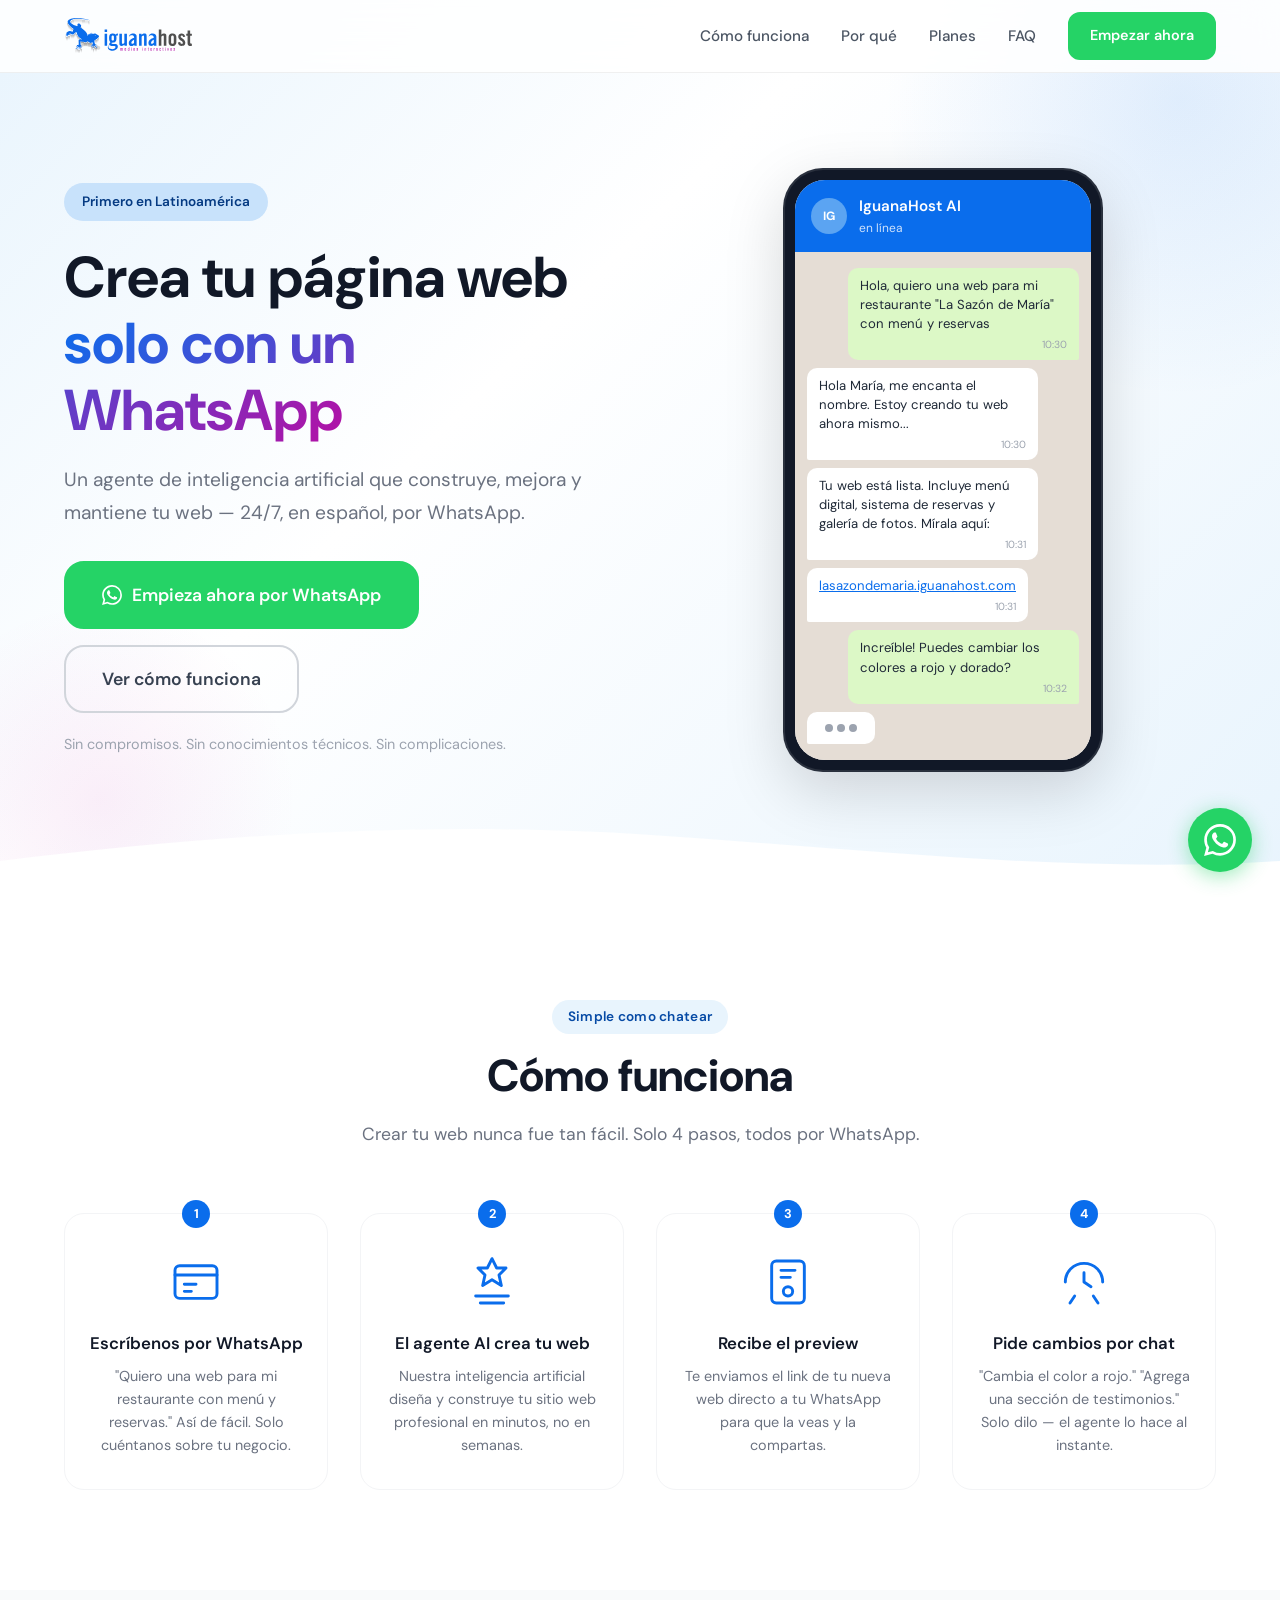
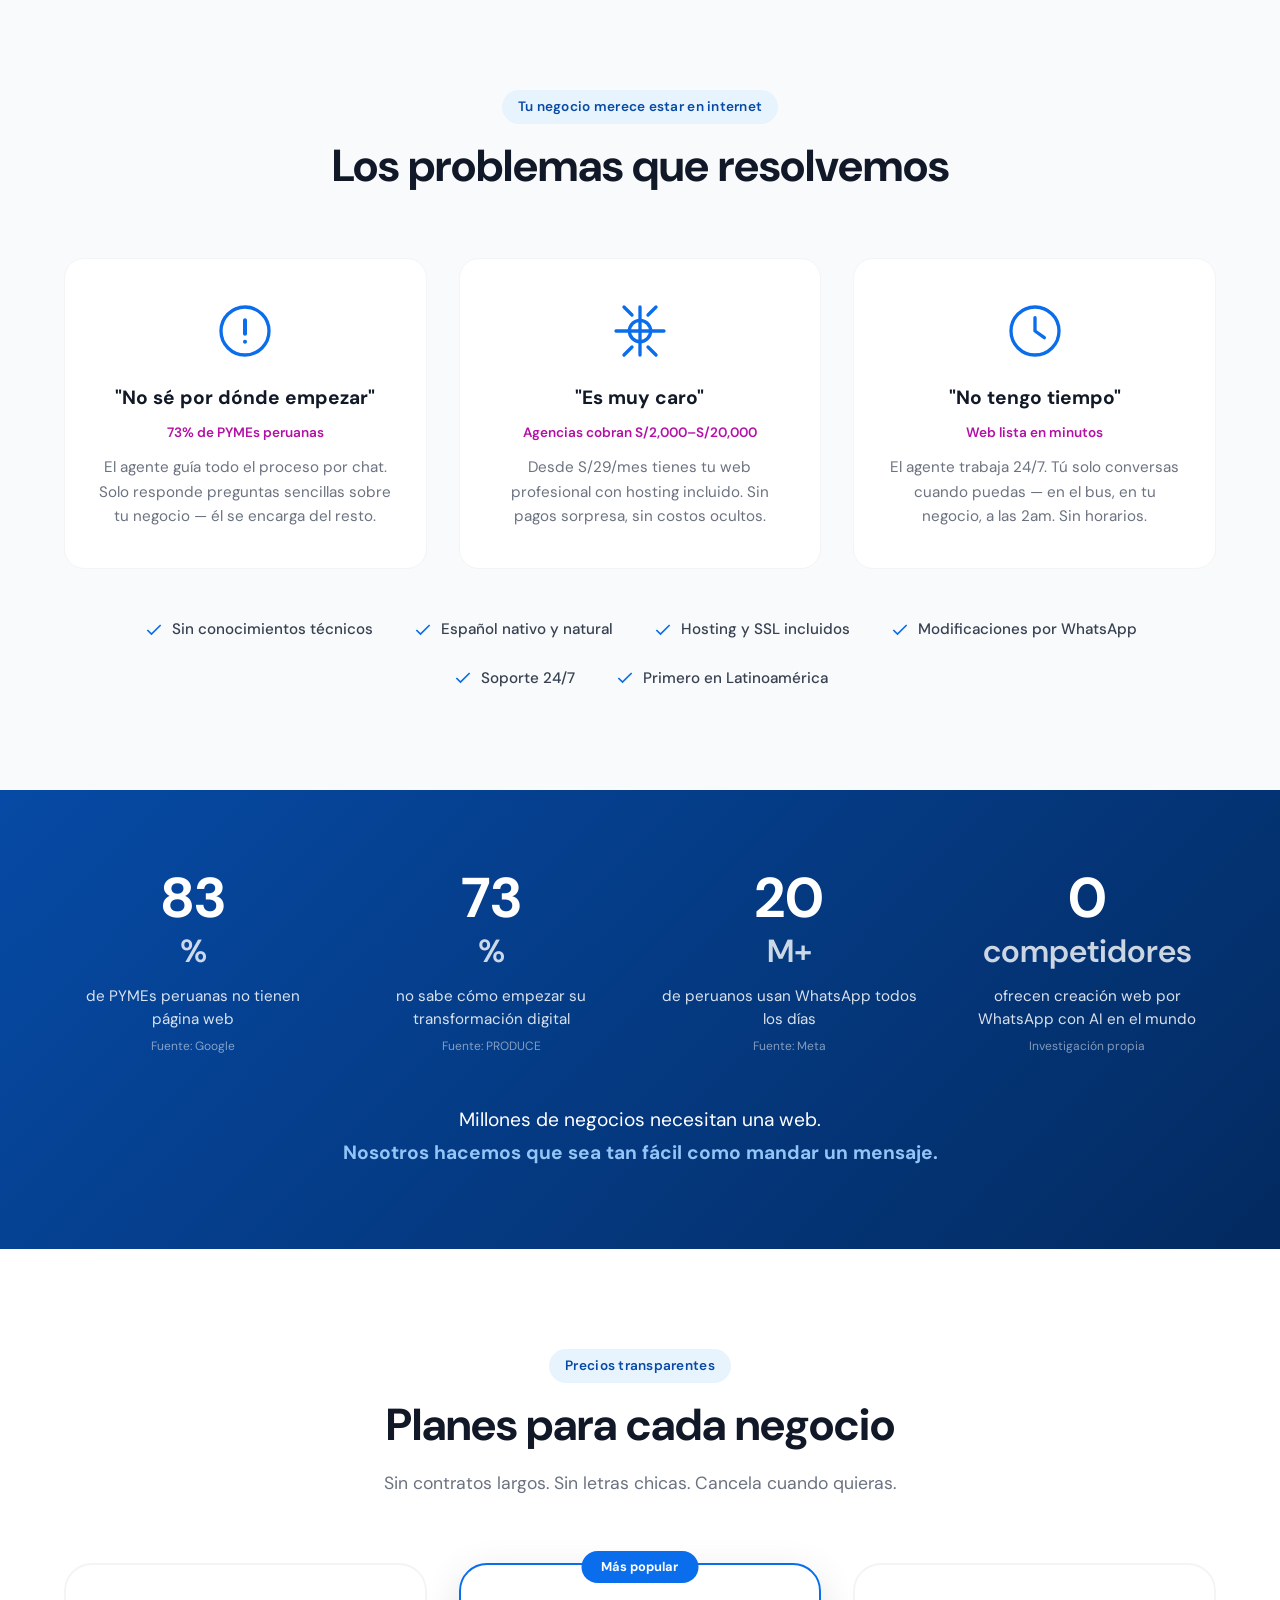
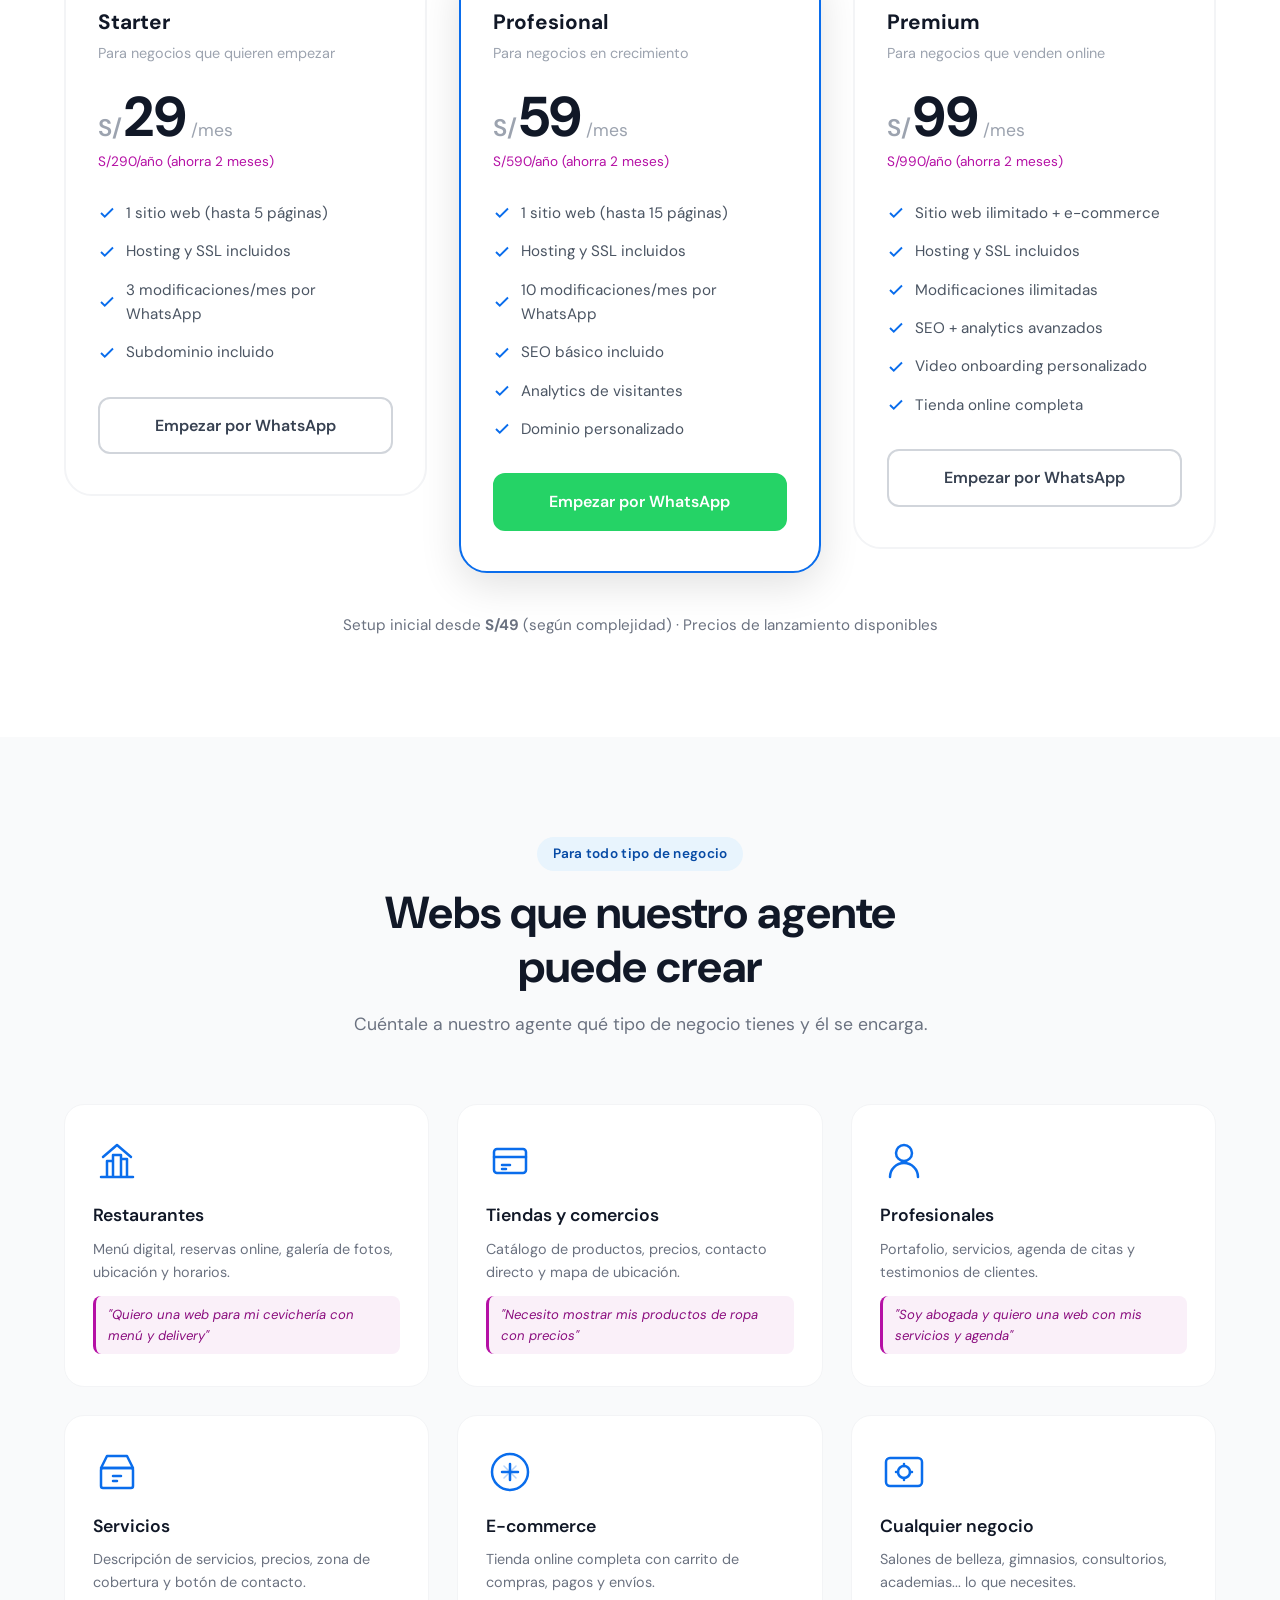
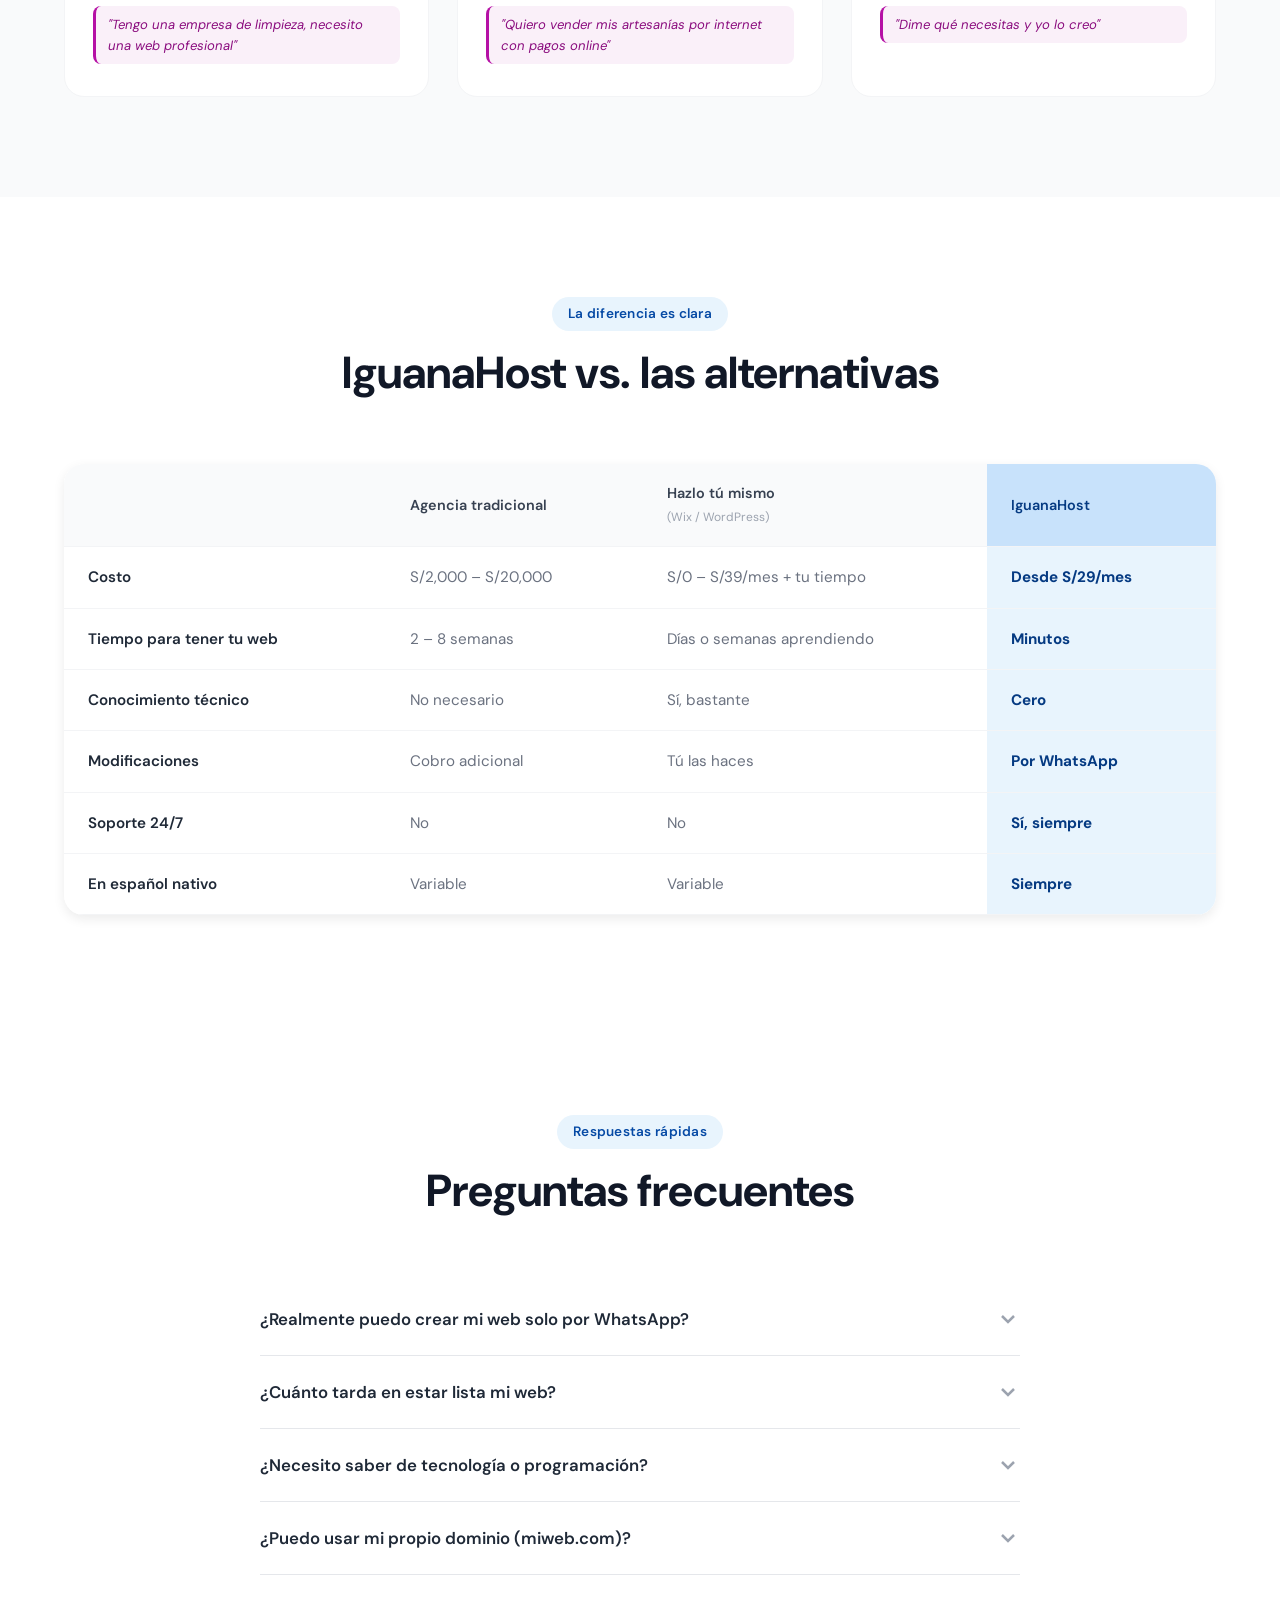
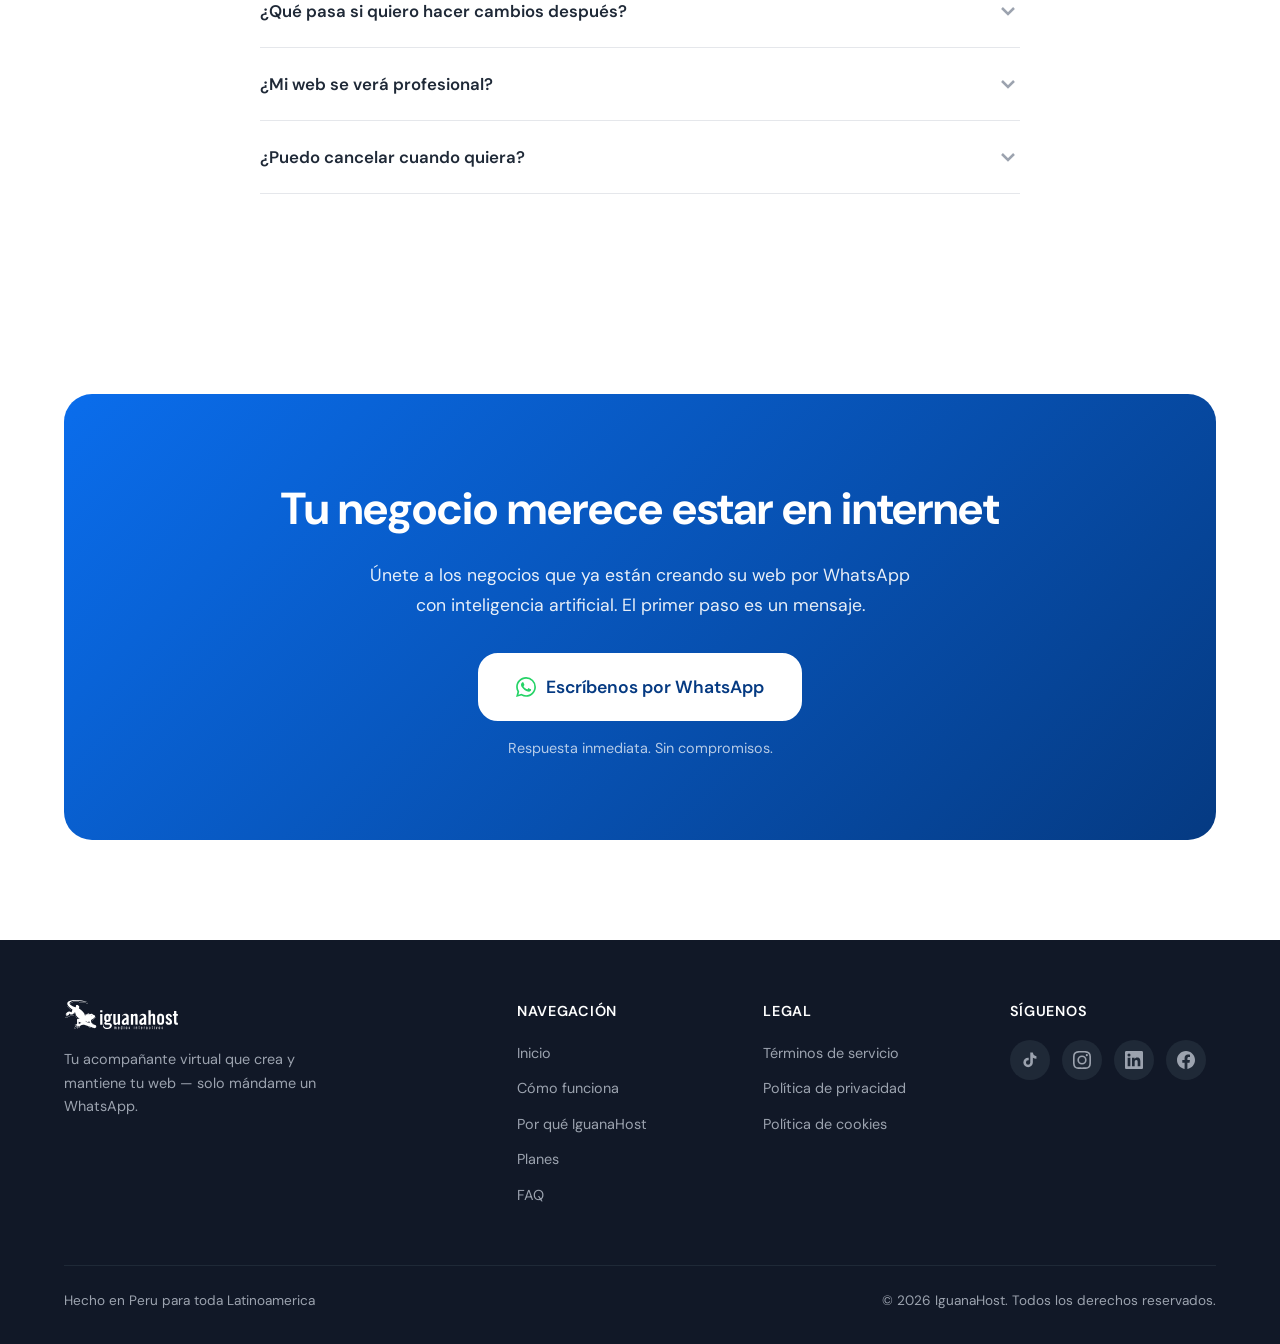
==== commit fae10748: "fix: change all pricing from USD to Soles (S/)" ====
--- a/index.html
+++ b/index.html
@@ -4,7 +4,7 @@
   <meta charset="UTF-8">
   <meta name="viewport" content="width=device-width, initial-scale=1.0">
   <title>IguanaHost — Crea tu página web por WhatsApp con inteligencia artificial</title>
-  <meta name="description" content="El primer servicio en Latinoamérica que crea, modifica y mantiene tu sitio web mediante un agente de inteligencia artificial por WhatsApp. Desde $29/mes.">
+  <meta name="description" content="El primer servicio en Latinoamérica que crea, modifica y mantiene tu sitio web mediante un agente de inteligencia artificial por WhatsApp. Desde S/29/mes.">
   <meta property="og:title" content="IguanaHost — Tu web por WhatsApp con AI">
   <meta property="og:description" content="Crea tu página web profesional solo con un mensaje de WhatsApp. Un agente AI la construye, mejora y mantiene por ti. 24/7, en español.">
   <meta property="og:type" content="website">
@@ -195,8 +195,8 @@
             <svg viewBox="0 0 48 48" fill="none"><path d="M24 6v36M6 24h36" stroke="currentColor" stroke-width="2.5" stroke-linecap="round"/><circle cx="24" cy="24" r="8" stroke="currentColor" stroke-width="2.5"/><path d="M18 12l-6-6M30 12l6-6M18 36l-6 6M30 36l6 6" stroke="currentColor" stroke-width="2.5" stroke-linecap="round"/></svg>
           </div>
           <h3 class="why__card-title">"Es muy caro"</h3>
-          <p class="why__card-stat">Agencias cobran $500–$5,000</p>
-          <p class="why__card-desc">Desde $29/mes tienes tu web profesional con hosting incluido. Sin pagos sorpresa, sin costos ocultos.</p>
+          <p class="why__card-stat">Agencias cobran S/2,000–S/20,000</p>
+          <p class="why__card-desc">Desde S/29/mes tienes tu web profesional con hosting incluido. Sin pagos sorpresa, sin costos ocultos.</p>
         </div>
         <div class="why__card" data-animate="fade-up" data-delay="200">
           <div class="why__card-icon">
@@ -285,11 +285,11 @@
             <p class="pricing__desc">Para negocios que quieren empezar</p>
           </div>
           <div class="pricing__price">
-            <span class="pricing__currency">$</span>
+            <span class="pricing__currency">S/</span>
             <span class="pricing__amount">29</span>
             <span class="pricing__period">/mes</span>
           </div>
-          <p class="pricing__annual">$290/año (ahorra 2 meses)</p>
+          <p class="pricing__annual">S/290/año (ahorra 2 meses)</p>
           <ul class="pricing__features">
             <li>
               <svg viewBox="0 0 24 24" fill="none" stroke="currentColor" stroke-width="2.5"><polyline points="20 6 9 17 4 12"/></svg>
@@ -318,11 +318,11 @@
             <p class="pricing__desc">Para negocios en crecimiento</p>
           </div>
           <div class="pricing__price">
-            <span class="pricing__currency">$</span>
+            <span class="pricing__currency">S/</span>
             <span class="pricing__amount">59</span>
             <span class="pricing__period">/mes</span>
           </div>
-          <p class="pricing__annual">$590/año (ahorra 2 meses)</p>
+          <p class="pricing__annual">S/590/año (ahorra 2 meses)</p>
           <ul class="pricing__features">
             <li>
               <svg viewBox="0 0 24 24" fill="none" stroke="currentColor" stroke-width="2.5"><polyline points="20 6 9 17 4 12"/></svg>
@@ -358,11 +358,11 @@
             <p class="pricing__desc">Para negocios que venden online</p>
           </div>
           <div class="pricing__price">
-            <span class="pricing__currency">$</span>
+            <span class="pricing__currency">S/</span>
             <span class="pricing__amount">99</span>
             <span class="pricing__period">/mes</span>
           </div>
-          <p class="pricing__annual">$990/año (ahorra 2 meses)</p>
+          <p class="pricing__annual">S/990/año (ahorra 2 meses)</p>
           <ul class="pricing__features">
             <li>
               <svg viewBox="0 0 24 24" fill="none" stroke="currentColor" stroke-width="2.5"><polyline points="20 6 9 17 4 12"/></svg>
@@ -392,7 +392,7 @@
           <a href="https://wa.me/51978319571?text=Hola%2C%20me%20interesa%20el%20plan%20Premium" class="btn btn--outline btn--block" target="_blank" rel="noopener">Empezar por WhatsApp</a>
         </div>
       </div>
-      <p class="pricing__setup" data-animate="fade-up">Setup inicial desde <strong>$49</strong> (según complejidad) &middot; Precios de lanzamiento disponibles</p>
+      <p class="pricing__setup" data-animate="fade-up">Setup inicial desde <strong>S/49</strong> (según complejidad) &middot; Precios de lanzamiento disponibles</p>
     </div>
   </section>
 
@@ -477,9 +477,9 @@
           <tbody>
             <tr>
               <td class="comparison__label">Costo</td>
-              <td>$500 – $5,000</td>
-              <td>$0 – $39/mes + tu tiempo</td>
-              <td class="comparison__highlight"><strong>Desde $29/mes</strong></td>
+              <td>S/2,000 – S/20,000</td>
+              <td>S/0 – S/39/mes + tu tiempo</td>
+              <td class="comparison__highlight"><strong>Desde S/29/mes</strong></td>
             </tr>
             <tr>
               <td class="comparison__label">Tiempo para tener tu web</td>
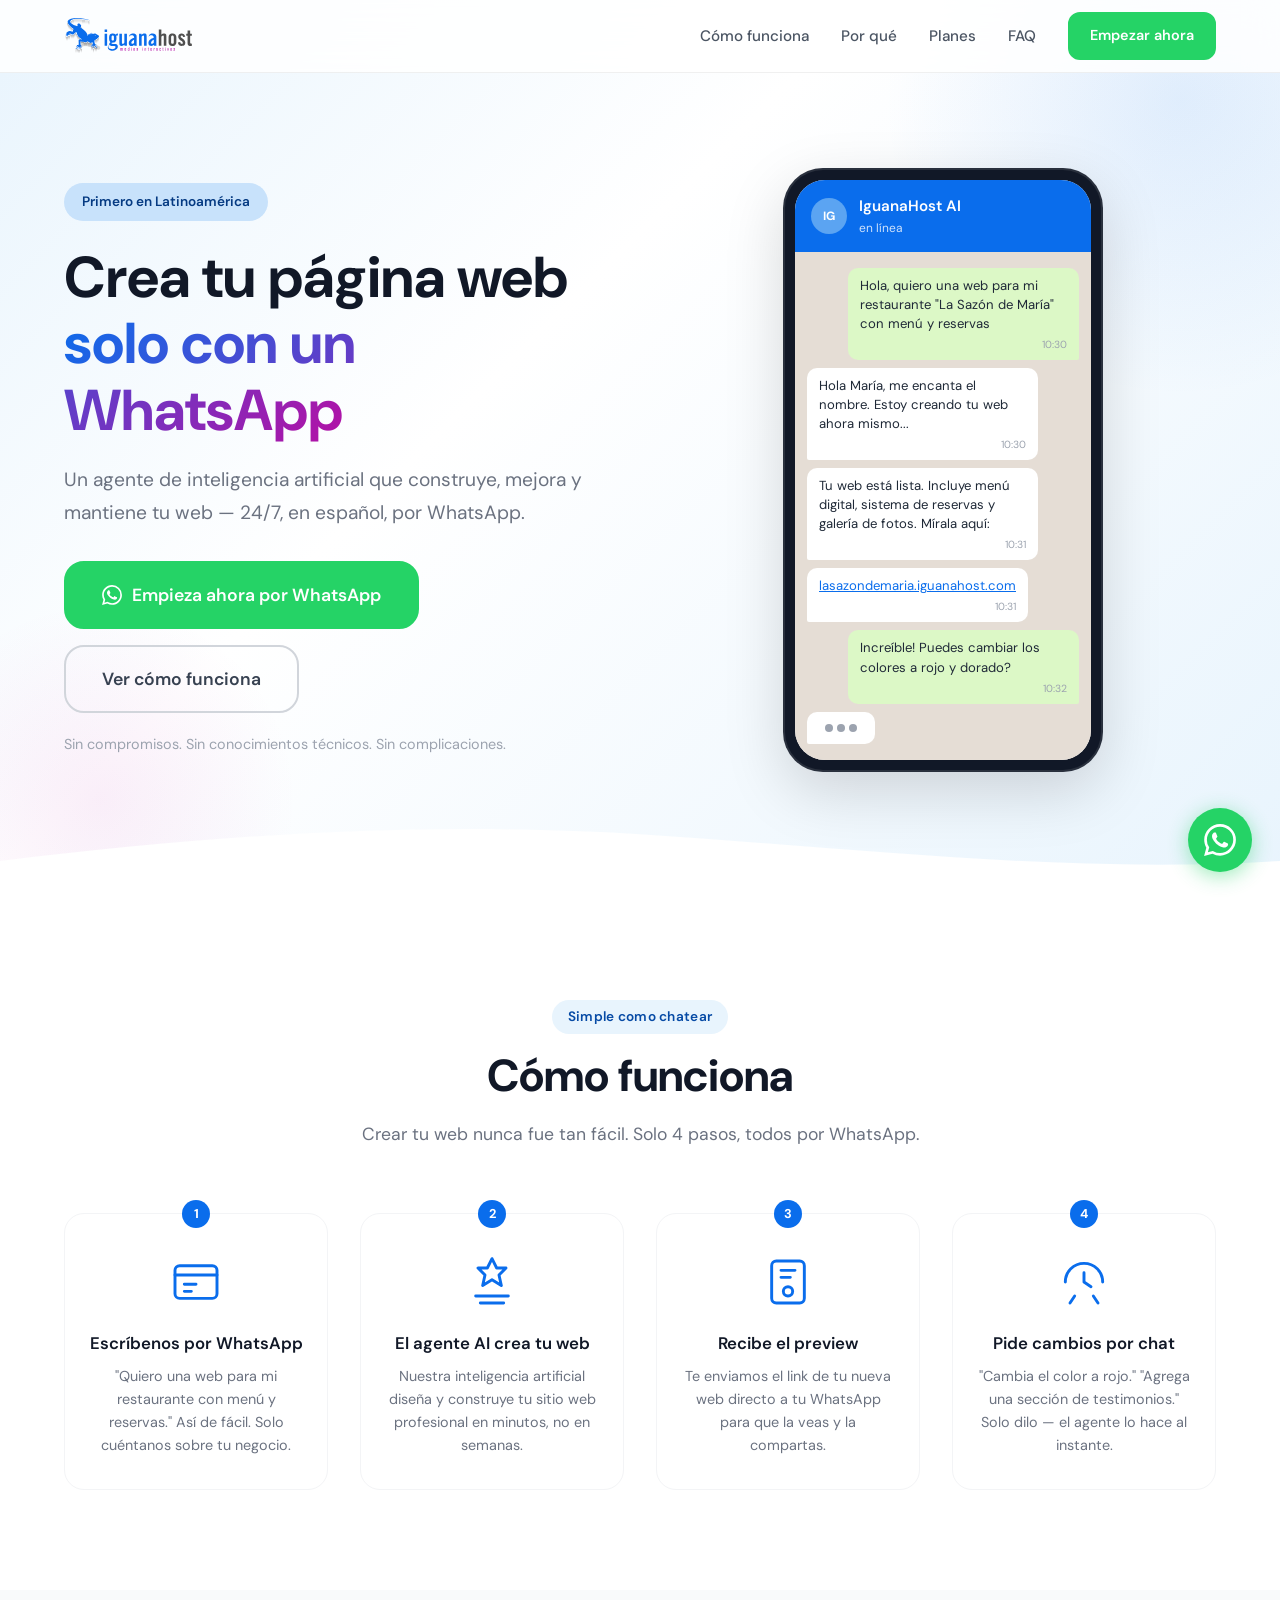
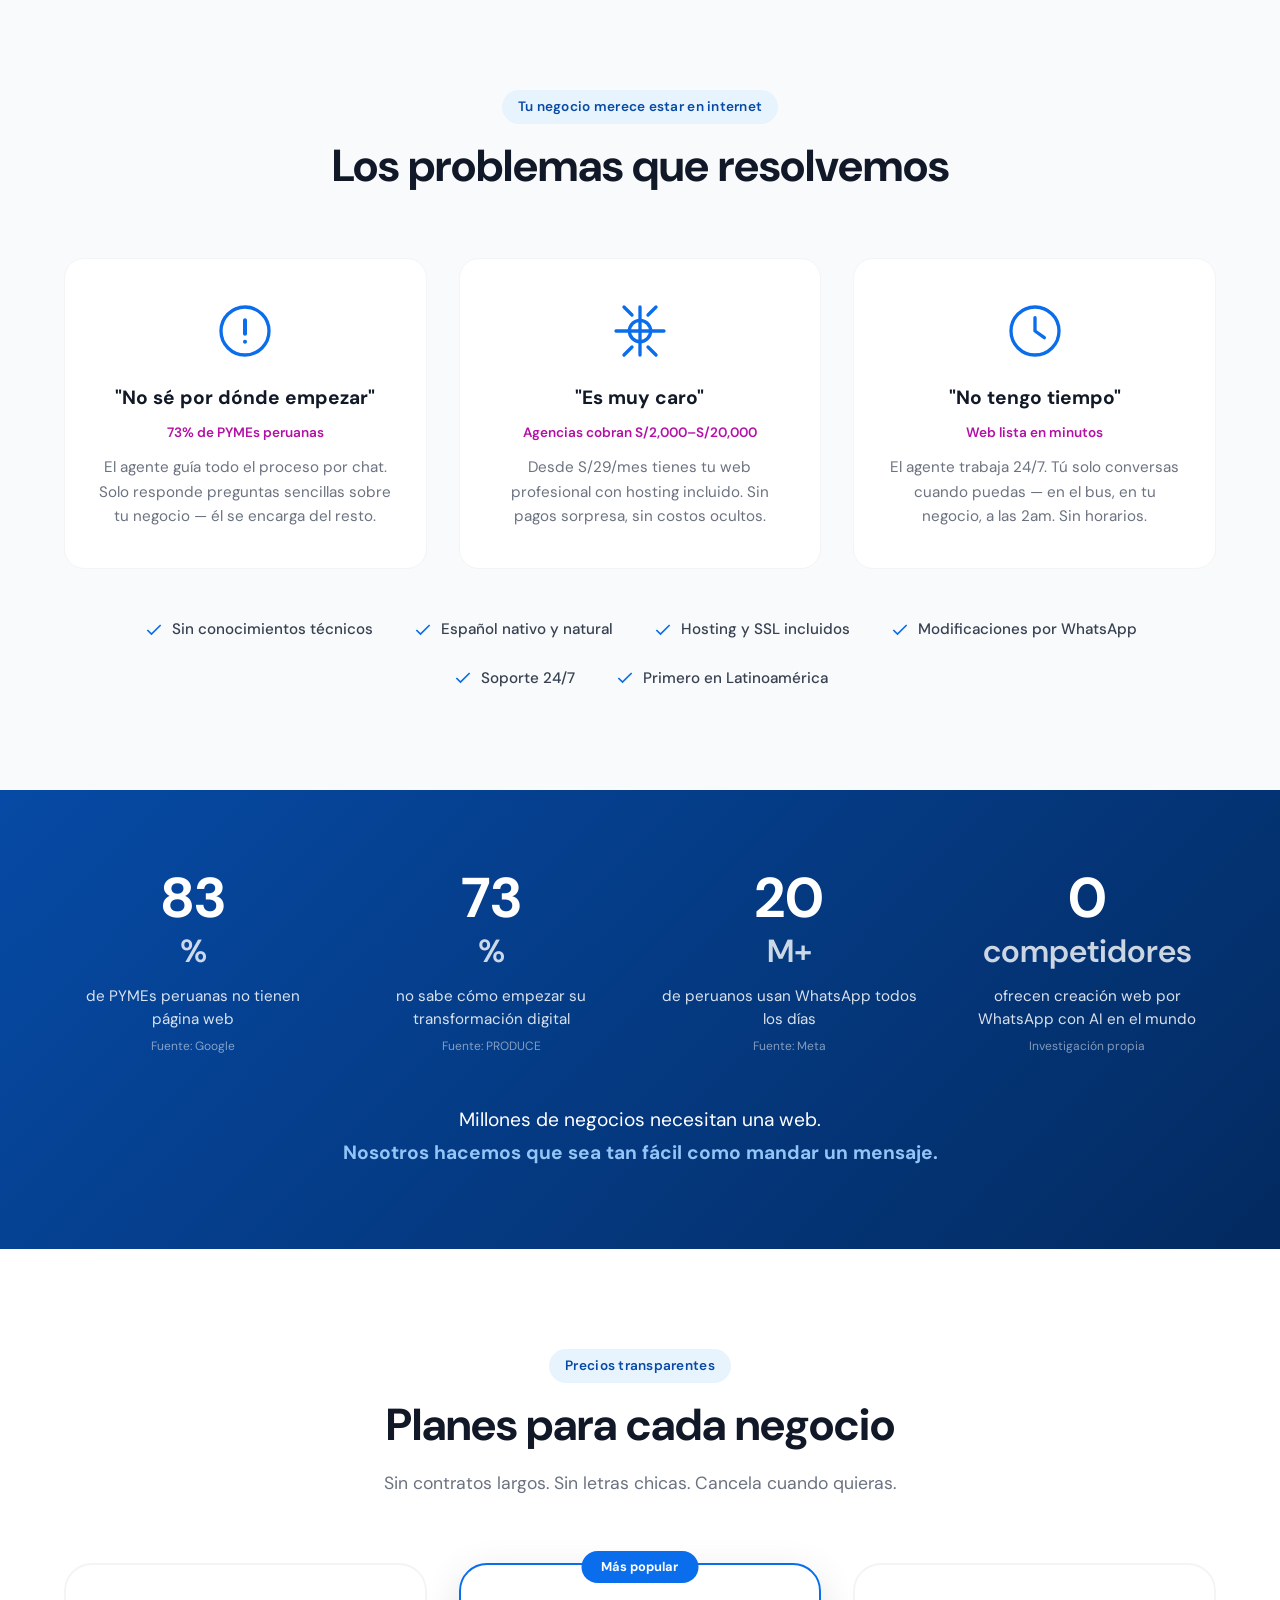
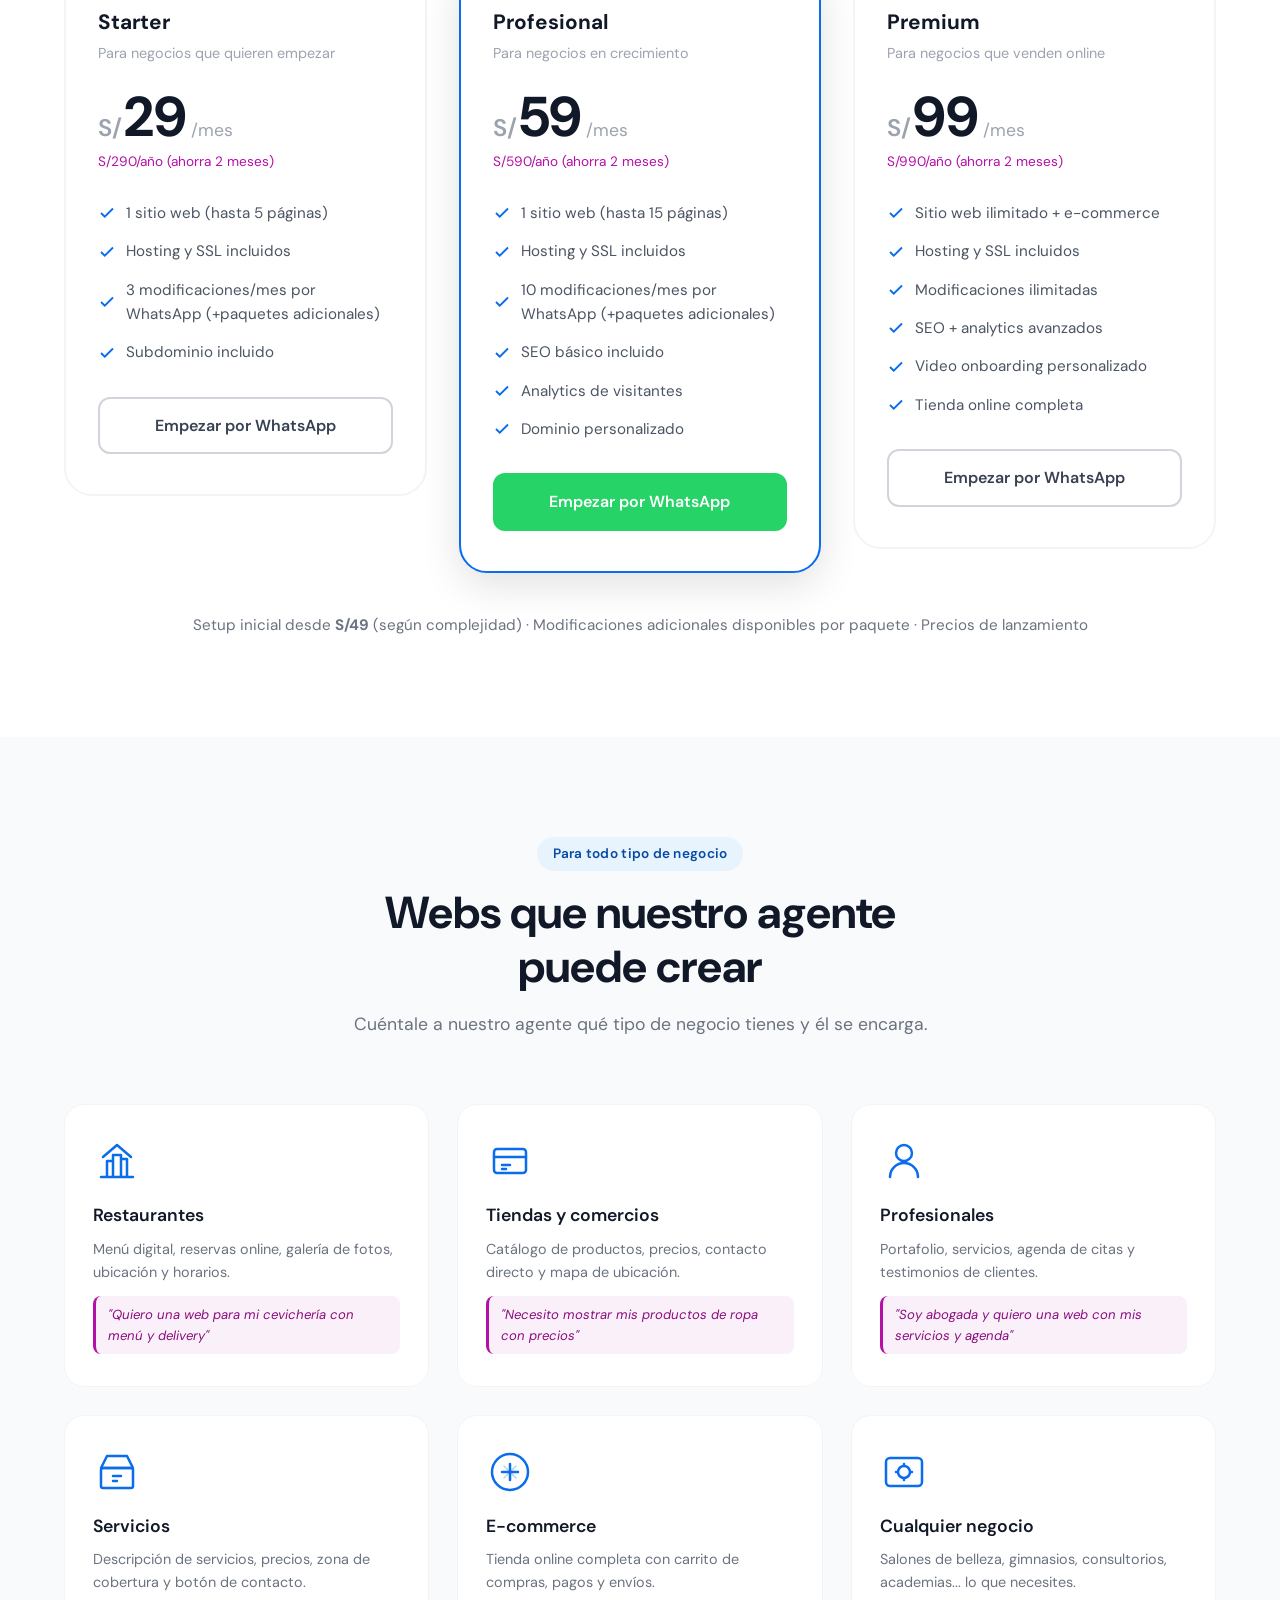
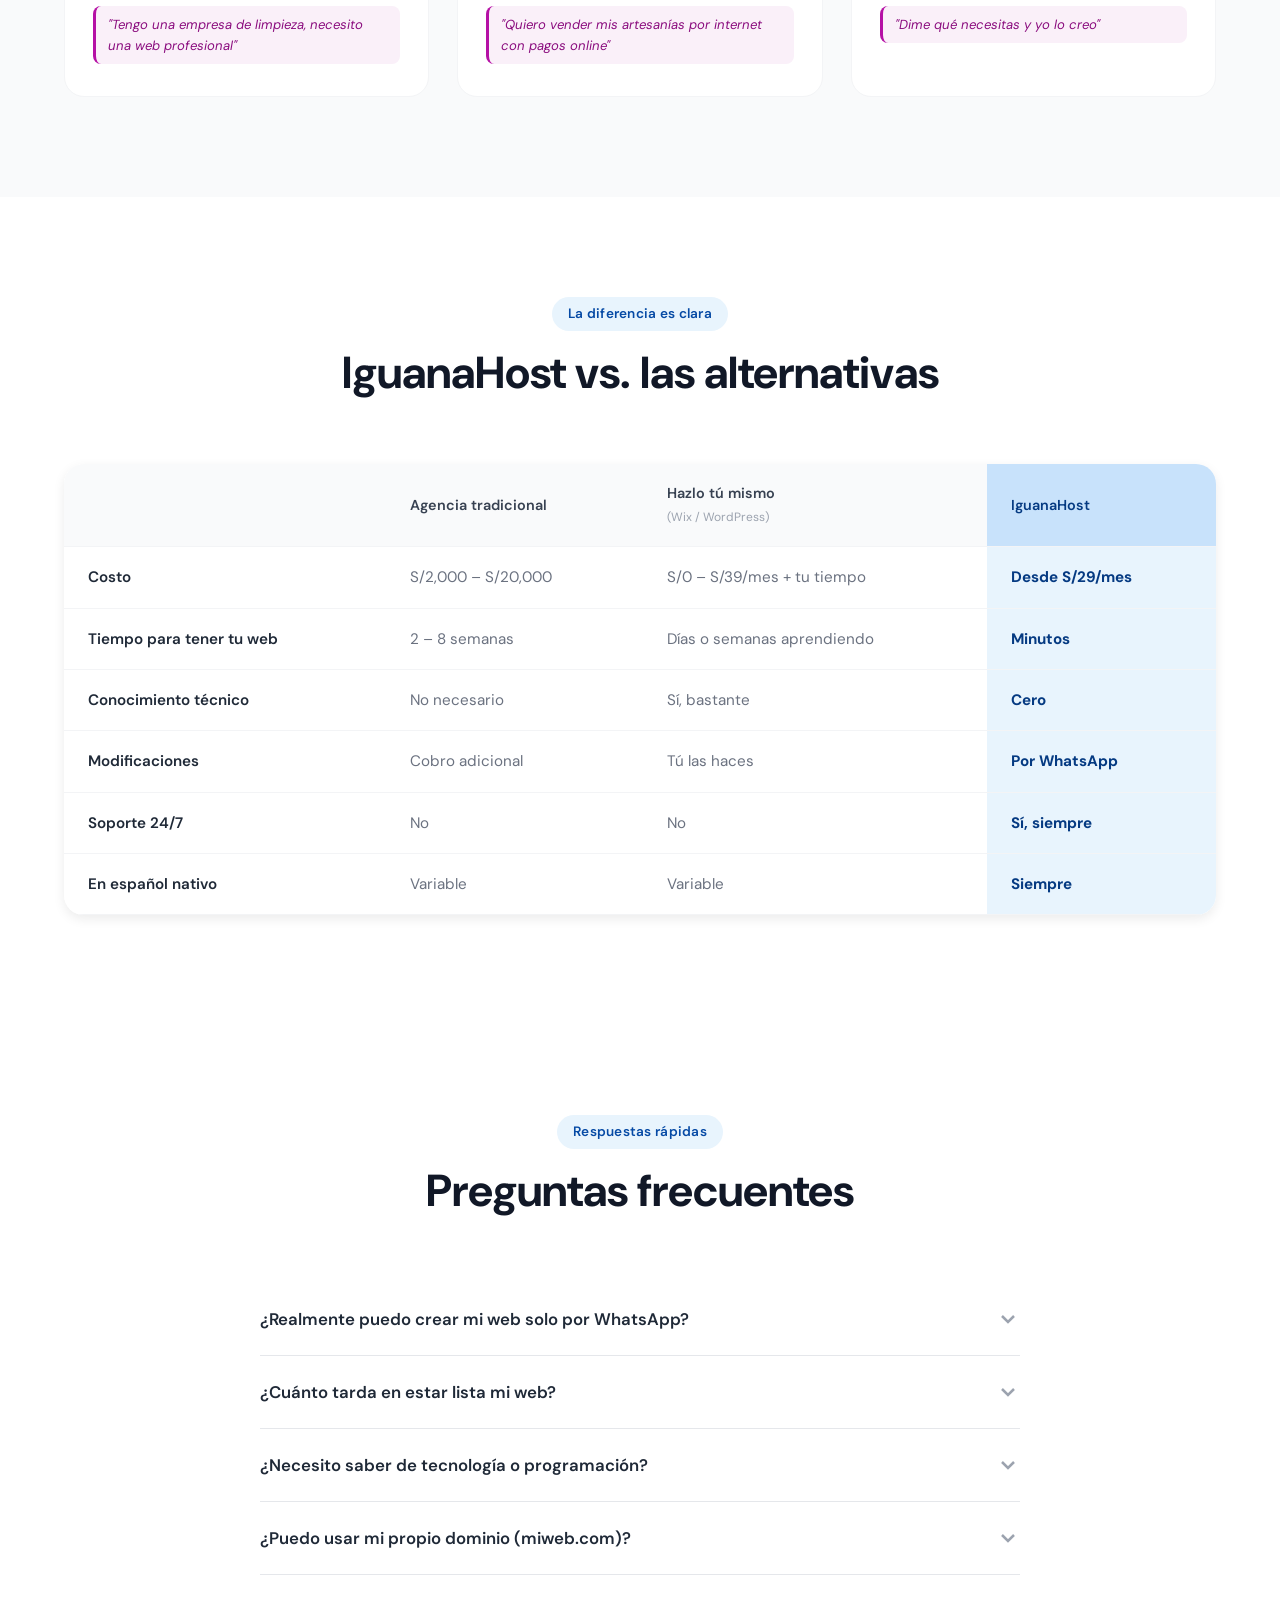
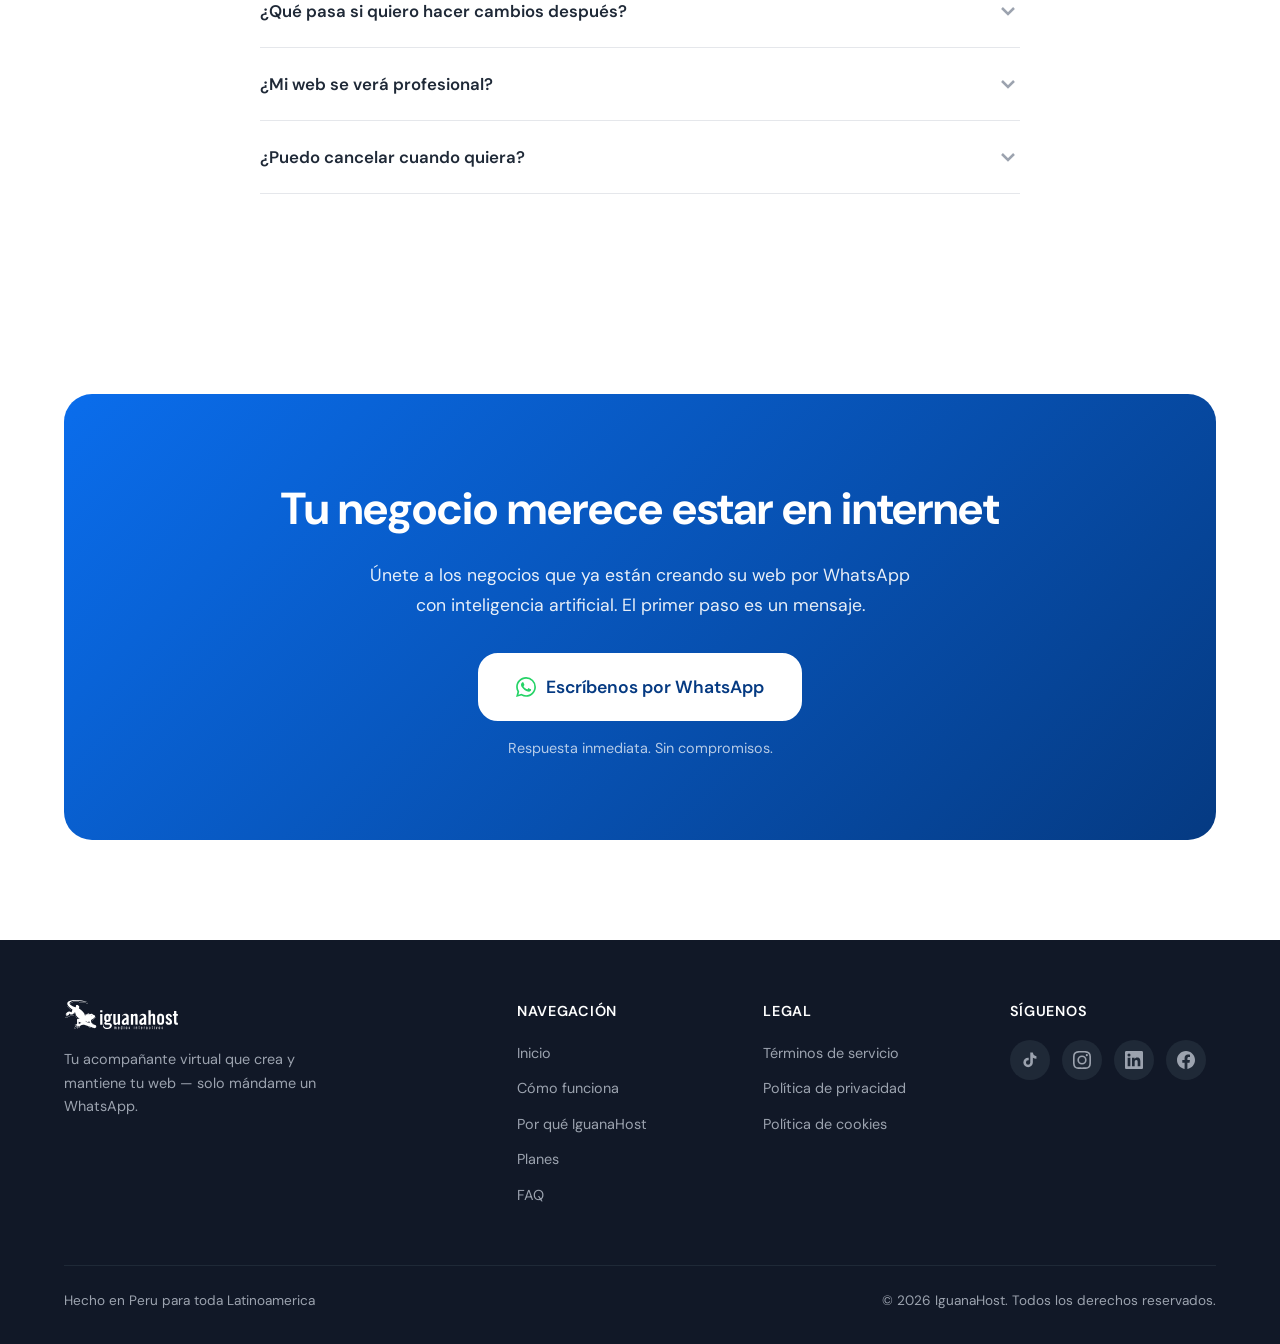
==== commit dfdaa726: "feat: add extra modifications add-on option to pricing" ====
--- a/index.html
+++ b/index.html
@@ -301,7 +301,7 @@
             </li>
             <li>
               <svg viewBox="0 0 24 24" fill="none" stroke="currentColor" stroke-width="2.5"><polyline points="20 6 9 17 4 12"/></svg>
-              3 modificaciones/mes por WhatsApp
+              3 modificaciones/mes por WhatsApp (+paquetes adicionales)
             </li>
             <li>
               <svg viewBox="0 0 24 24" fill="none" stroke="currentColor" stroke-width="2.5"><polyline points="20 6 9 17 4 12"/></svg>
@@ -334,7 +334,7 @@
             </li>
             <li>
               <svg viewBox="0 0 24 24" fill="none" stroke="currentColor" stroke-width="2.5"><polyline points="20 6 9 17 4 12"/></svg>
-              10 modificaciones/mes por WhatsApp
+              10 modificaciones/mes por WhatsApp (+paquetes adicionales)
             </li>
             <li>
               <svg viewBox="0 0 24 24" fill="none" stroke="currentColor" stroke-width="2.5"><polyline points="20 6 9 17 4 12"/></svg>
@@ -392,7 +392,7 @@
           <a href="https://wa.me/51978319571?text=Hola%2C%20me%20interesa%20el%20plan%20Premium" class="btn btn--outline btn--block" target="_blank" rel="noopener">Empezar por WhatsApp</a>
         </div>
       </div>
-      <p class="pricing__setup" data-animate="fade-up">Setup inicial desde <strong>S/49</strong> (según complejidad) &middot; Precios de lanzamiento disponibles</p>
+      <p class="pricing__setup" data-animate="fade-up">Setup inicial desde <strong>S/49</strong> (según complejidad) &middot; Modificaciones adicionales disponibles por paquete &middot; Precios de lanzamiento</p>
     </div>
   </section>
 
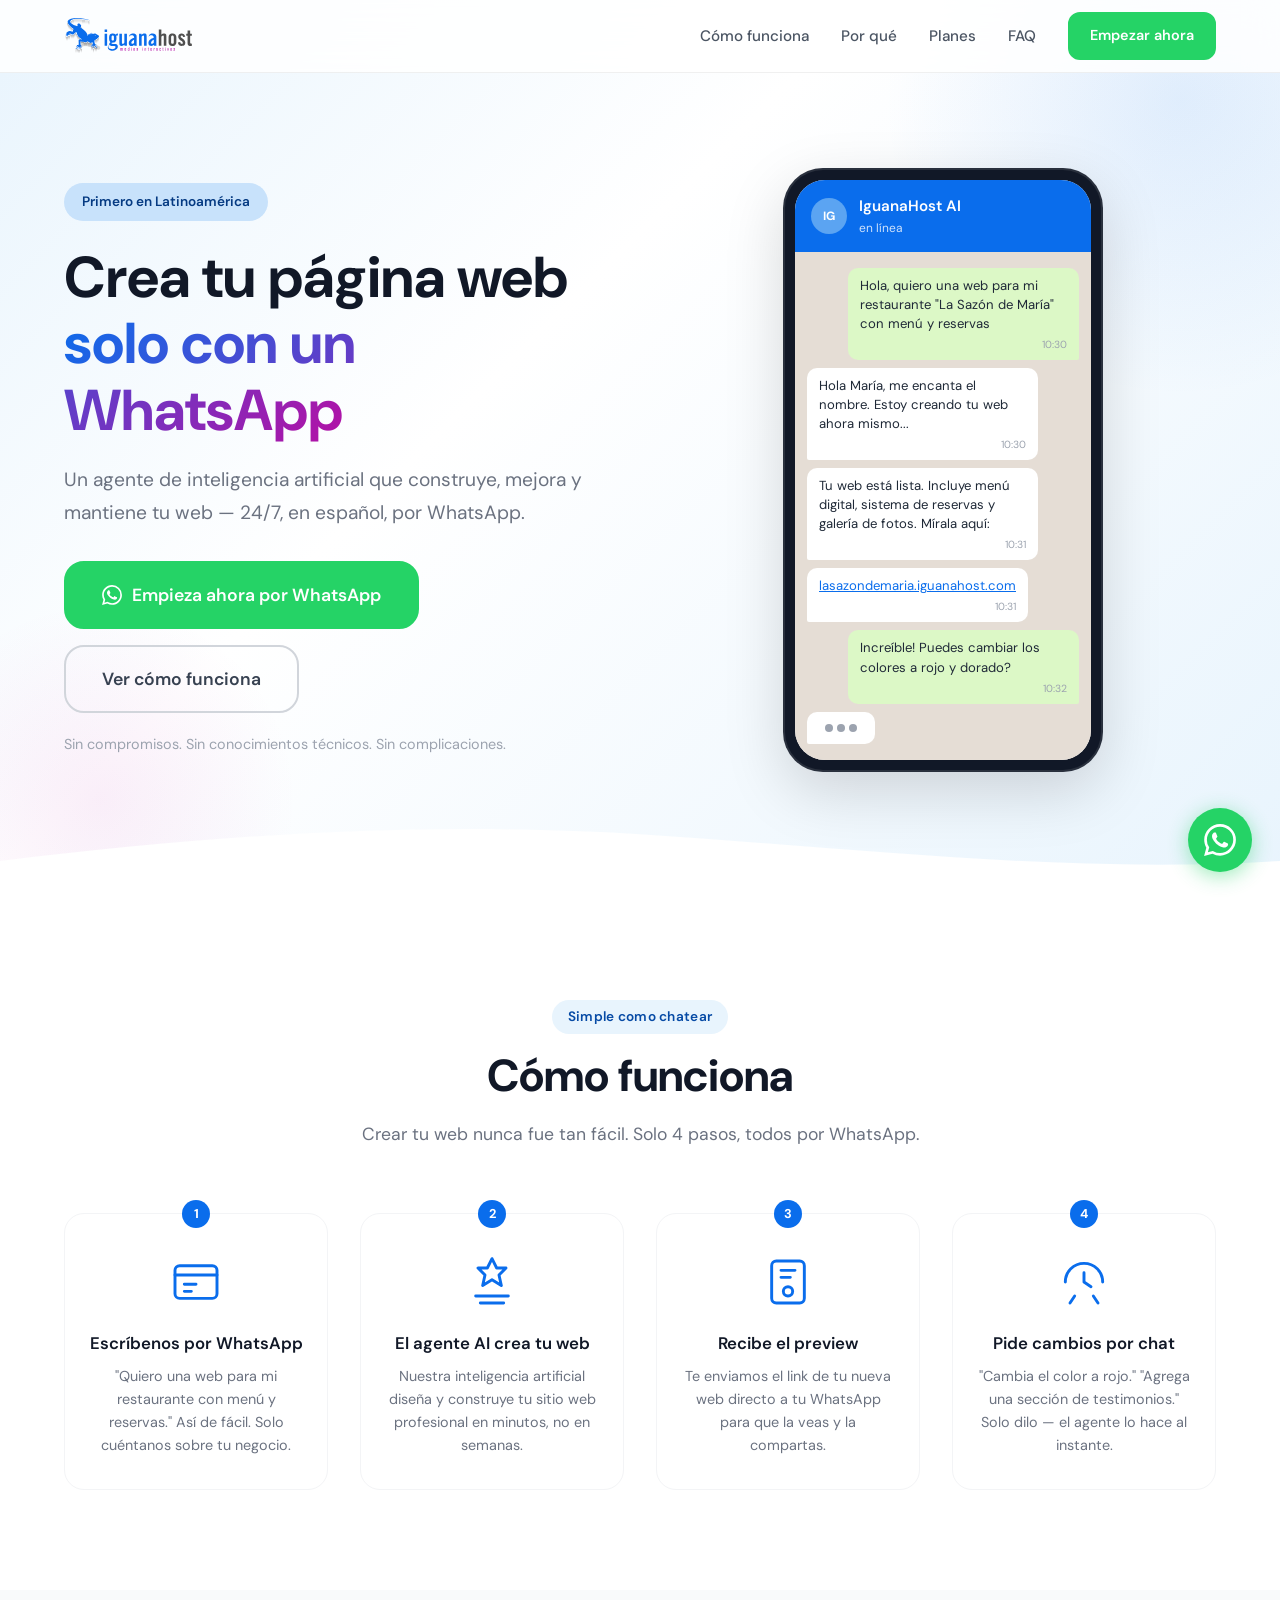
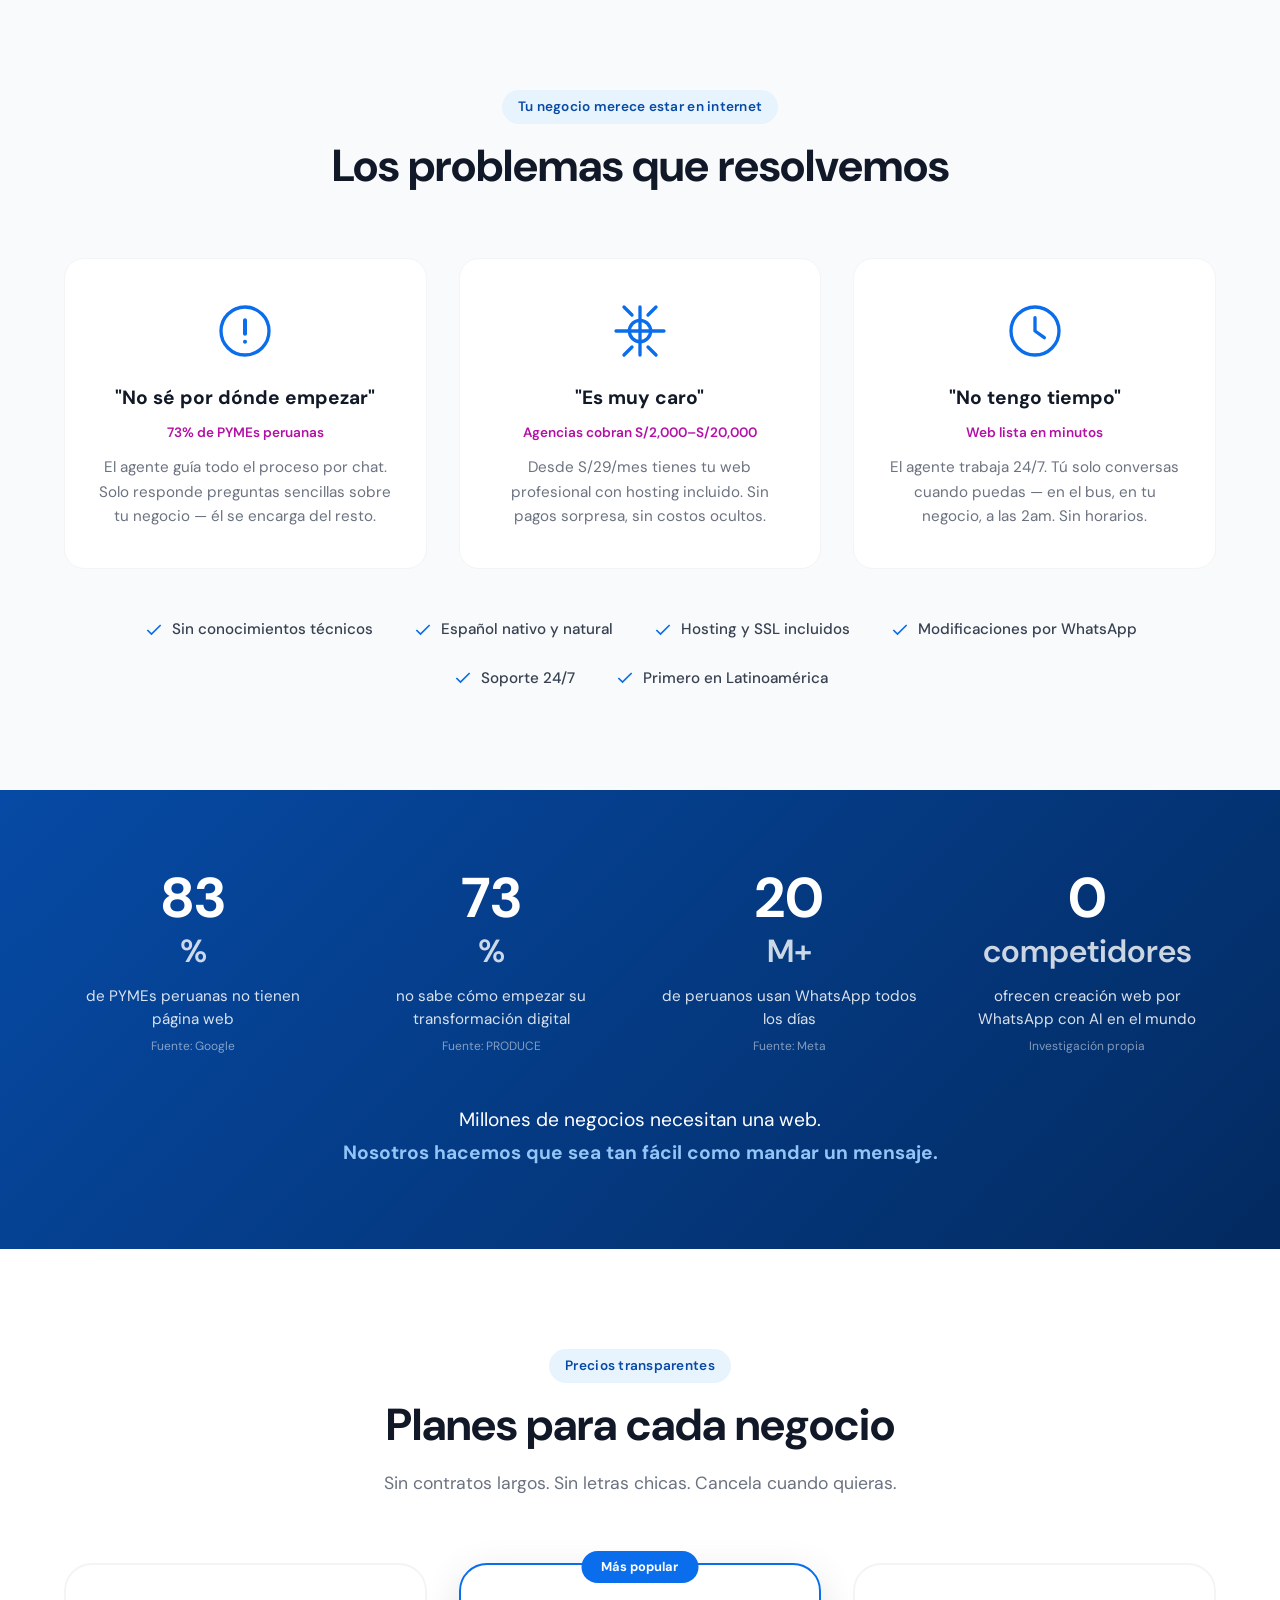
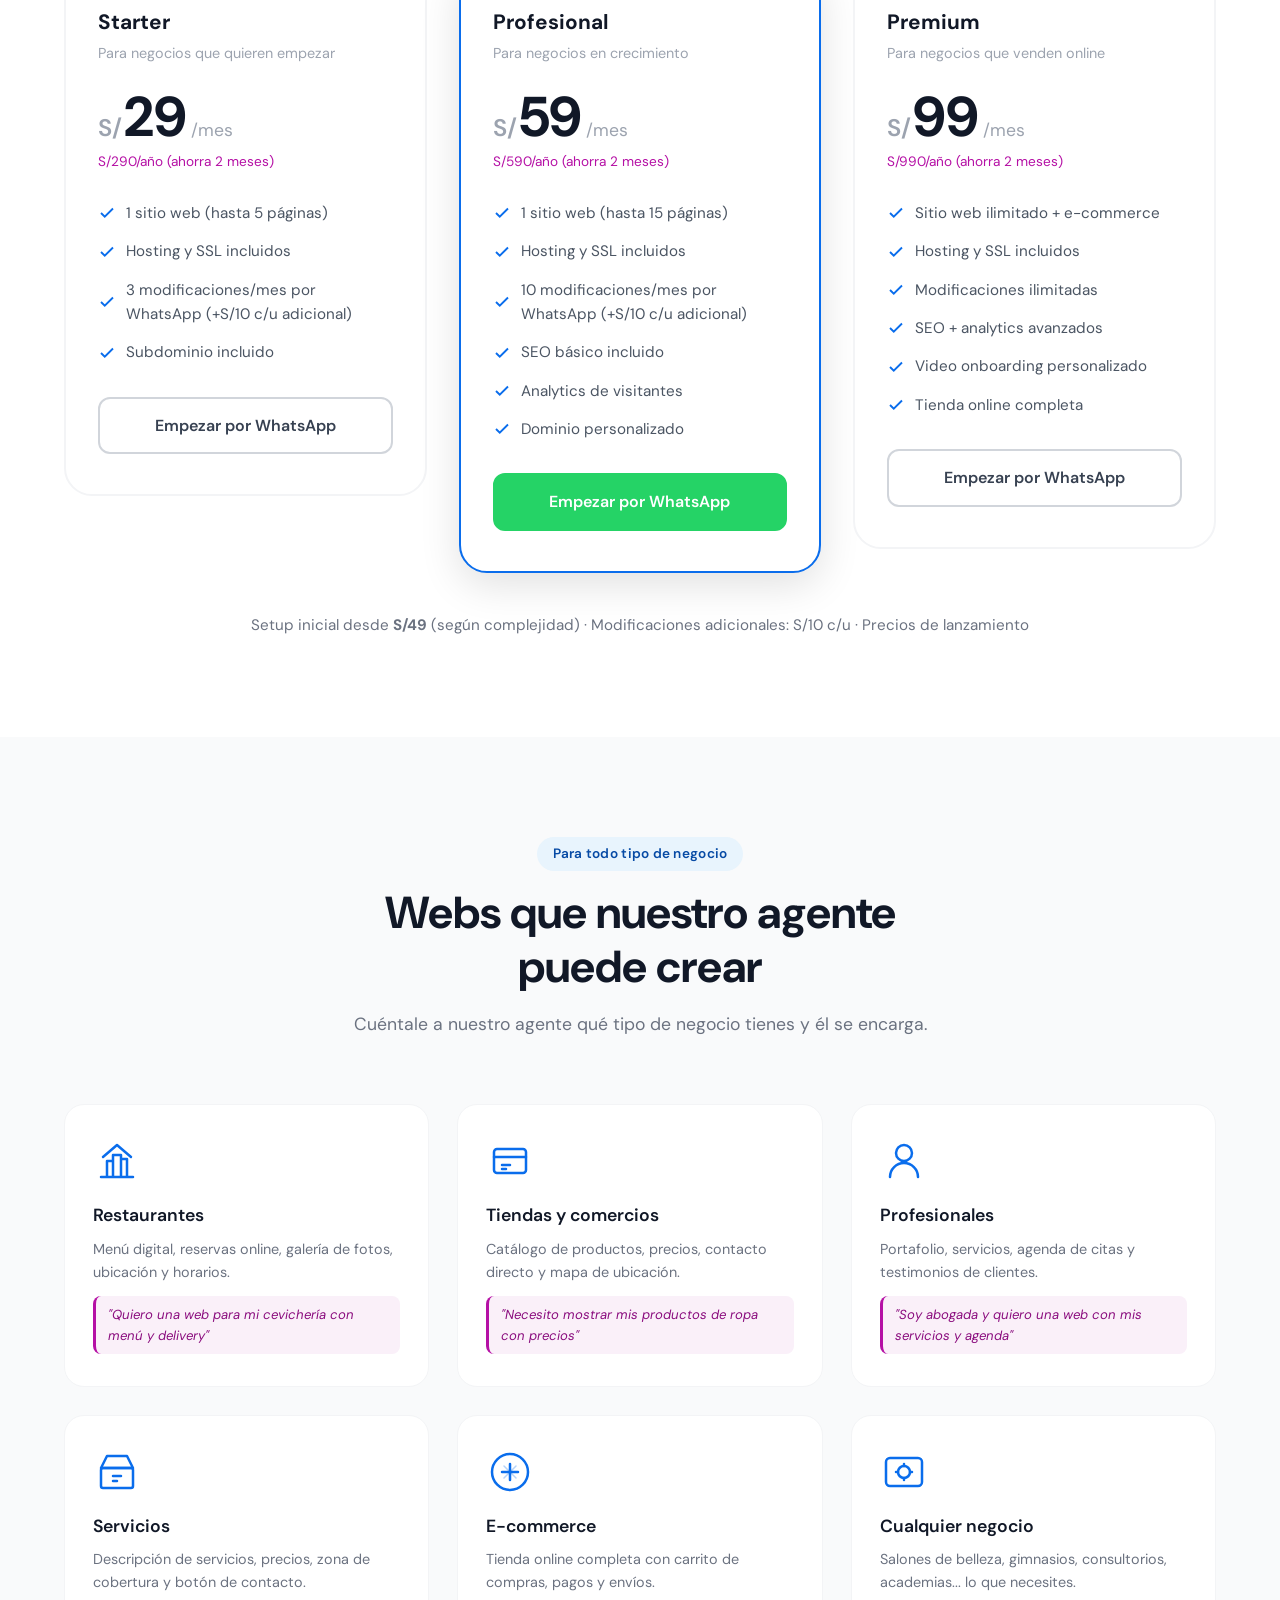
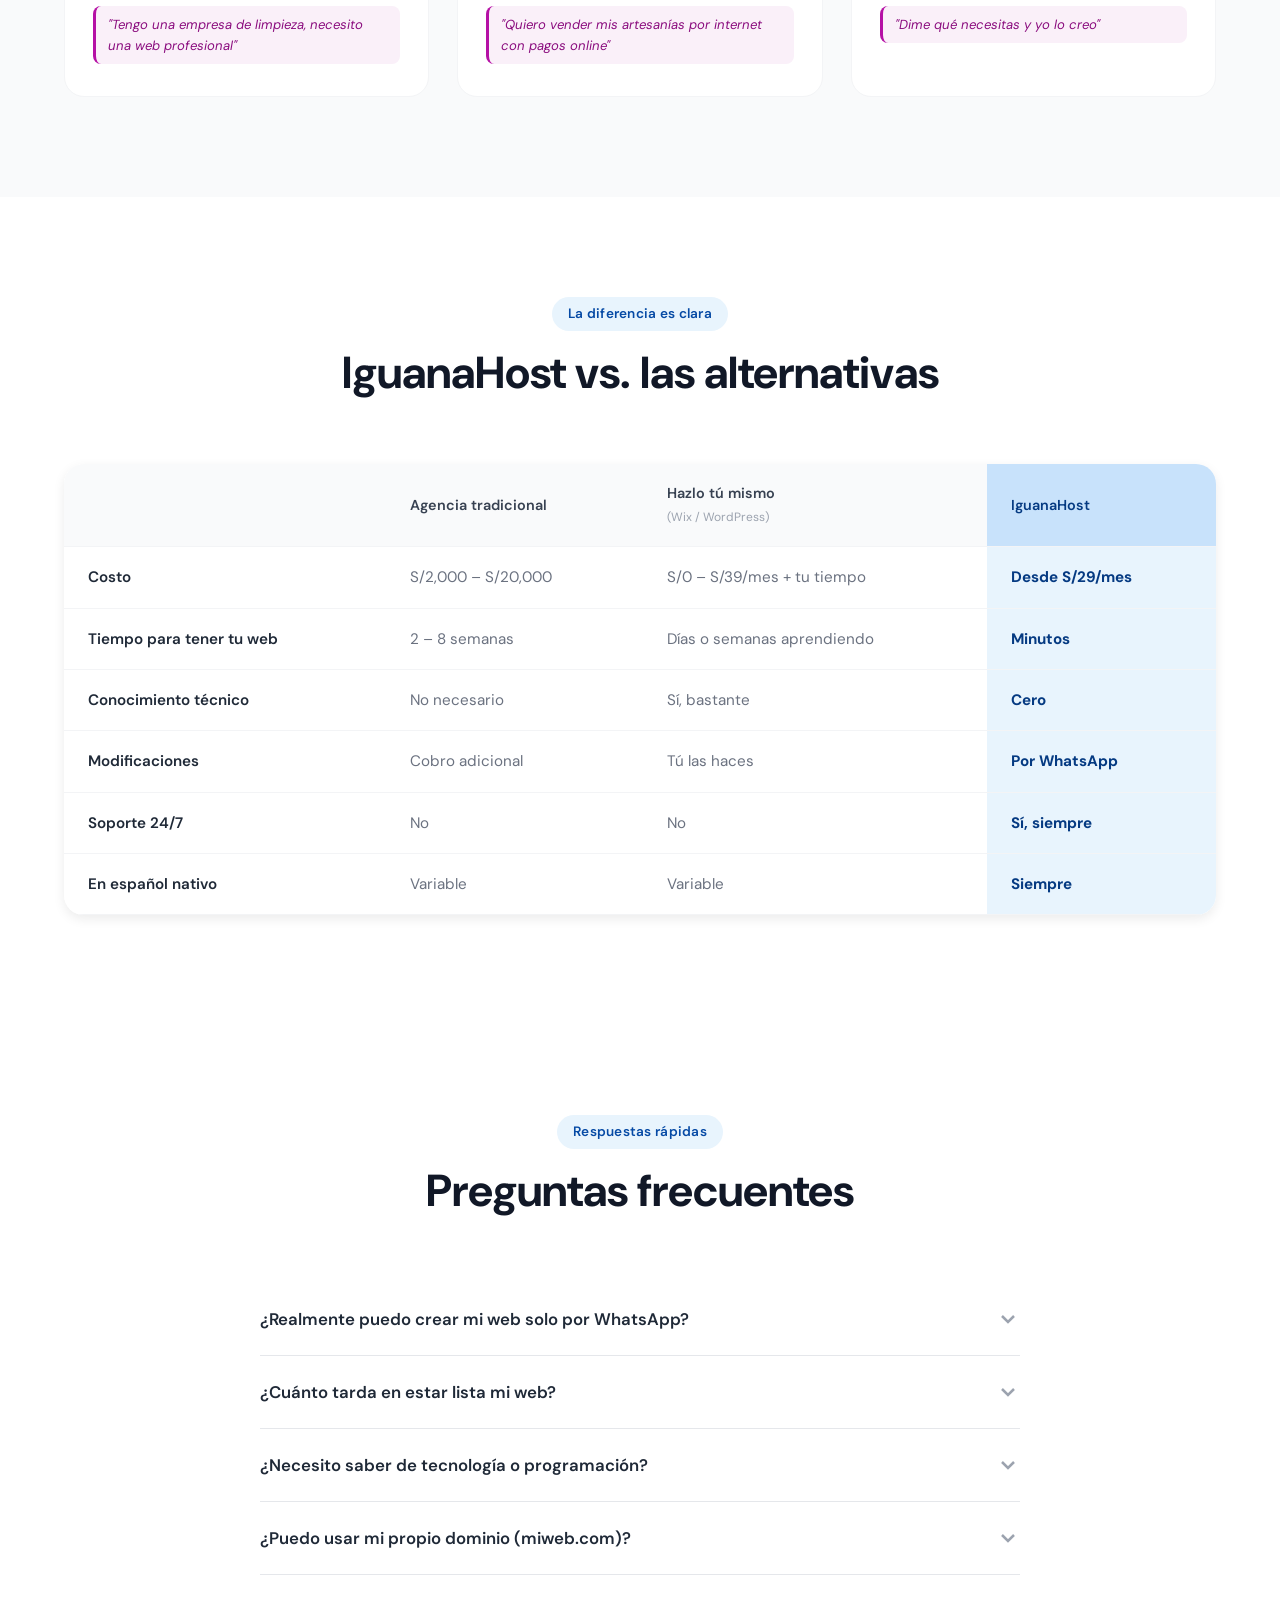
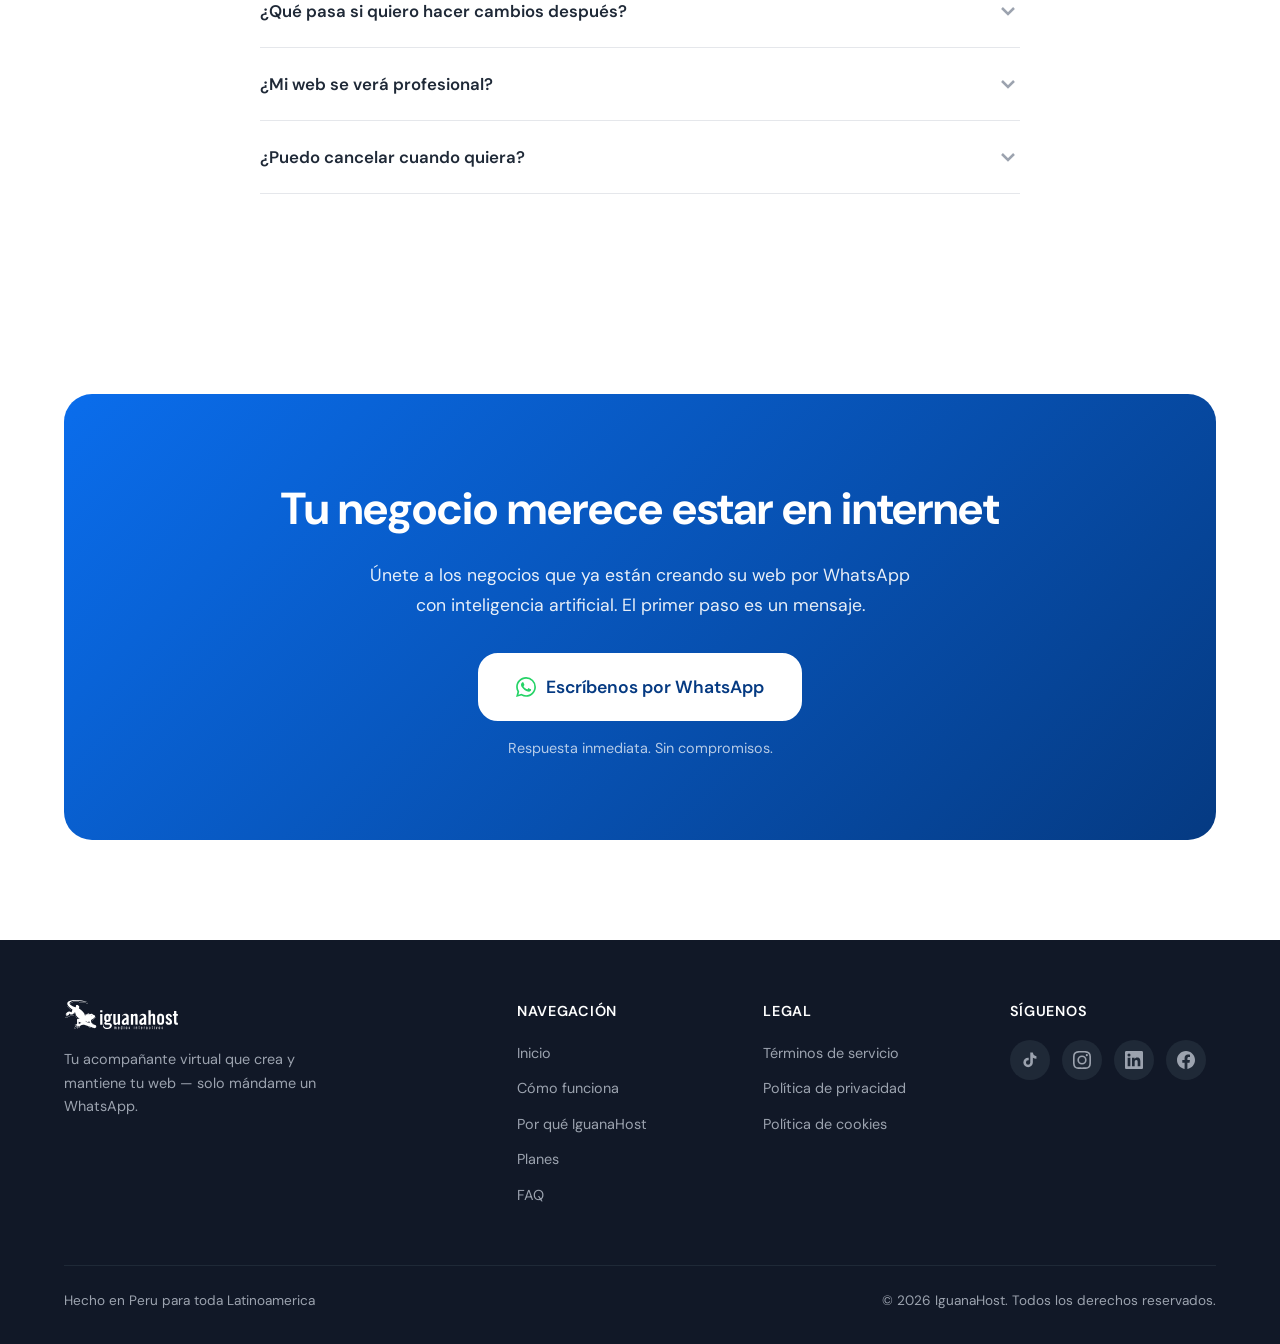
==== commit c5c79b88: "pricing: S/10 per extra modification" ====
--- a/index.html
+++ b/index.html
@@ -301,7 +301,7 @@
             </li>
             <li>
               <svg viewBox="0 0 24 24" fill="none" stroke="currentColor" stroke-width="2.5"><polyline points="20 6 9 17 4 12"/></svg>
-              3 modificaciones/mes por WhatsApp (+paquetes adicionales)
+              3 modificaciones/mes por WhatsApp (+S/10 c/u adicional)
             </li>
             <li>
               <svg viewBox="0 0 24 24" fill="none" stroke="currentColor" stroke-width="2.5"><polyline points="20 6 9 17 4 12"/></svg>
@@ -334,7 +334,7 @@
             </li>
             <li>
               <svg viewBox="0 0 24 24" fill="none" stroke="currentColor" stroke-width="2.5"><polyline points="20 6 9 17 4 12"/></svg>
-              10 modificaciones/mes por WhatsApp (+paquetes adicionales)
+              10 modificaciones/mes por WhatsApp (+S/10 c/u adicional)
             </li>
             <li>
               <svg viewBox="0 0 24 24" fill="none" stroke="currentColor" stroke-width="2.5"><polyline points="20 6 9 17 4 12"/></svg>
@@ -392,7 +392,7 @@
           <a href="https://wa.me/51978319571?text=Hola%2C%20me%20interesa%20el%20plan%20Premium" class="btn btn--outline btn--block" target="_blank" rel="noopener">Empezar por WhatsApp</a>
         </div>
       </div>
-      <p class="pricing__setup" data-animate="fade-up">Setup inicial desde <strong>S/49</strong> (según complejidad) &middot; Modificaciones adicionales disponibles por paquete &middot; Precios de lanzamiento</p>
+      <p class="pricing__setup" data-animate="fade-up">Setup inicial desde <strong>S/49</strong> (según complejidad) &middot; Modificaciones adicionales: S/10 c/u &middot; Precios de lanzamiento</p>
     </div>
   </section>
 
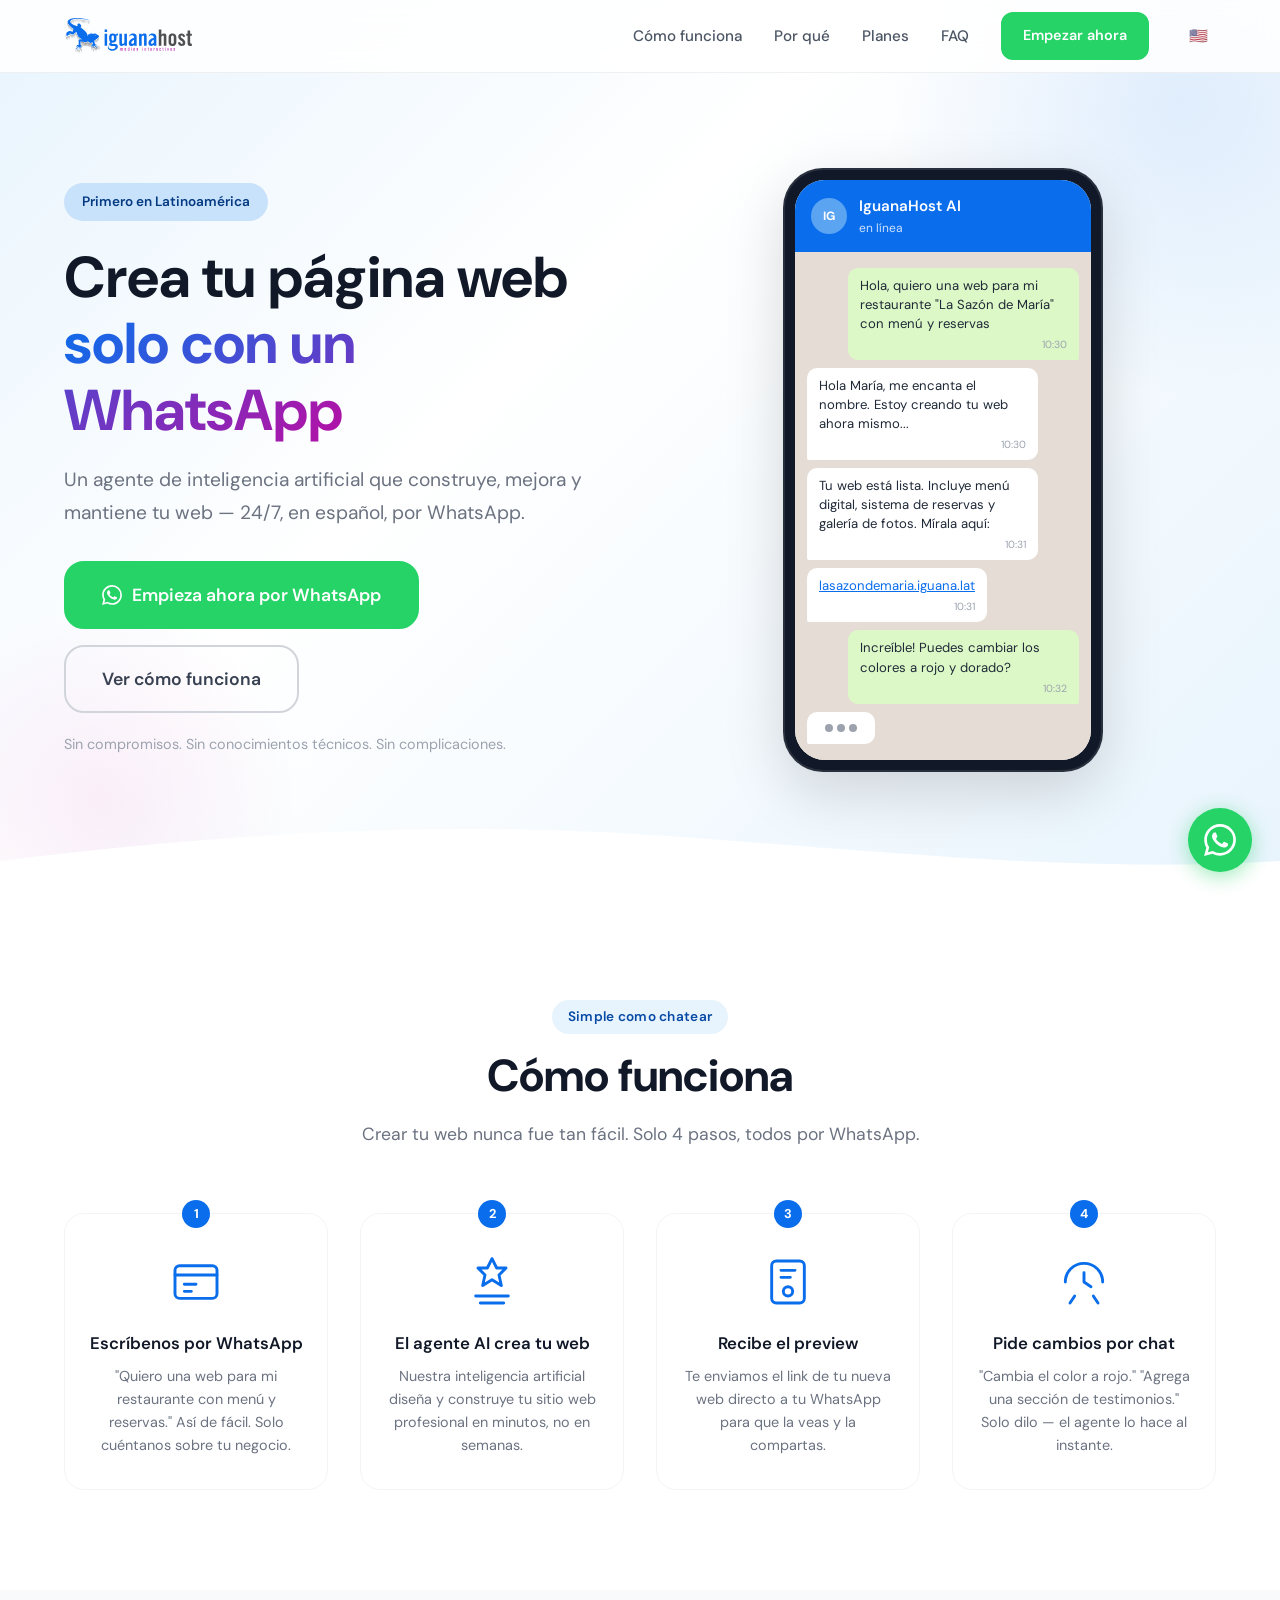
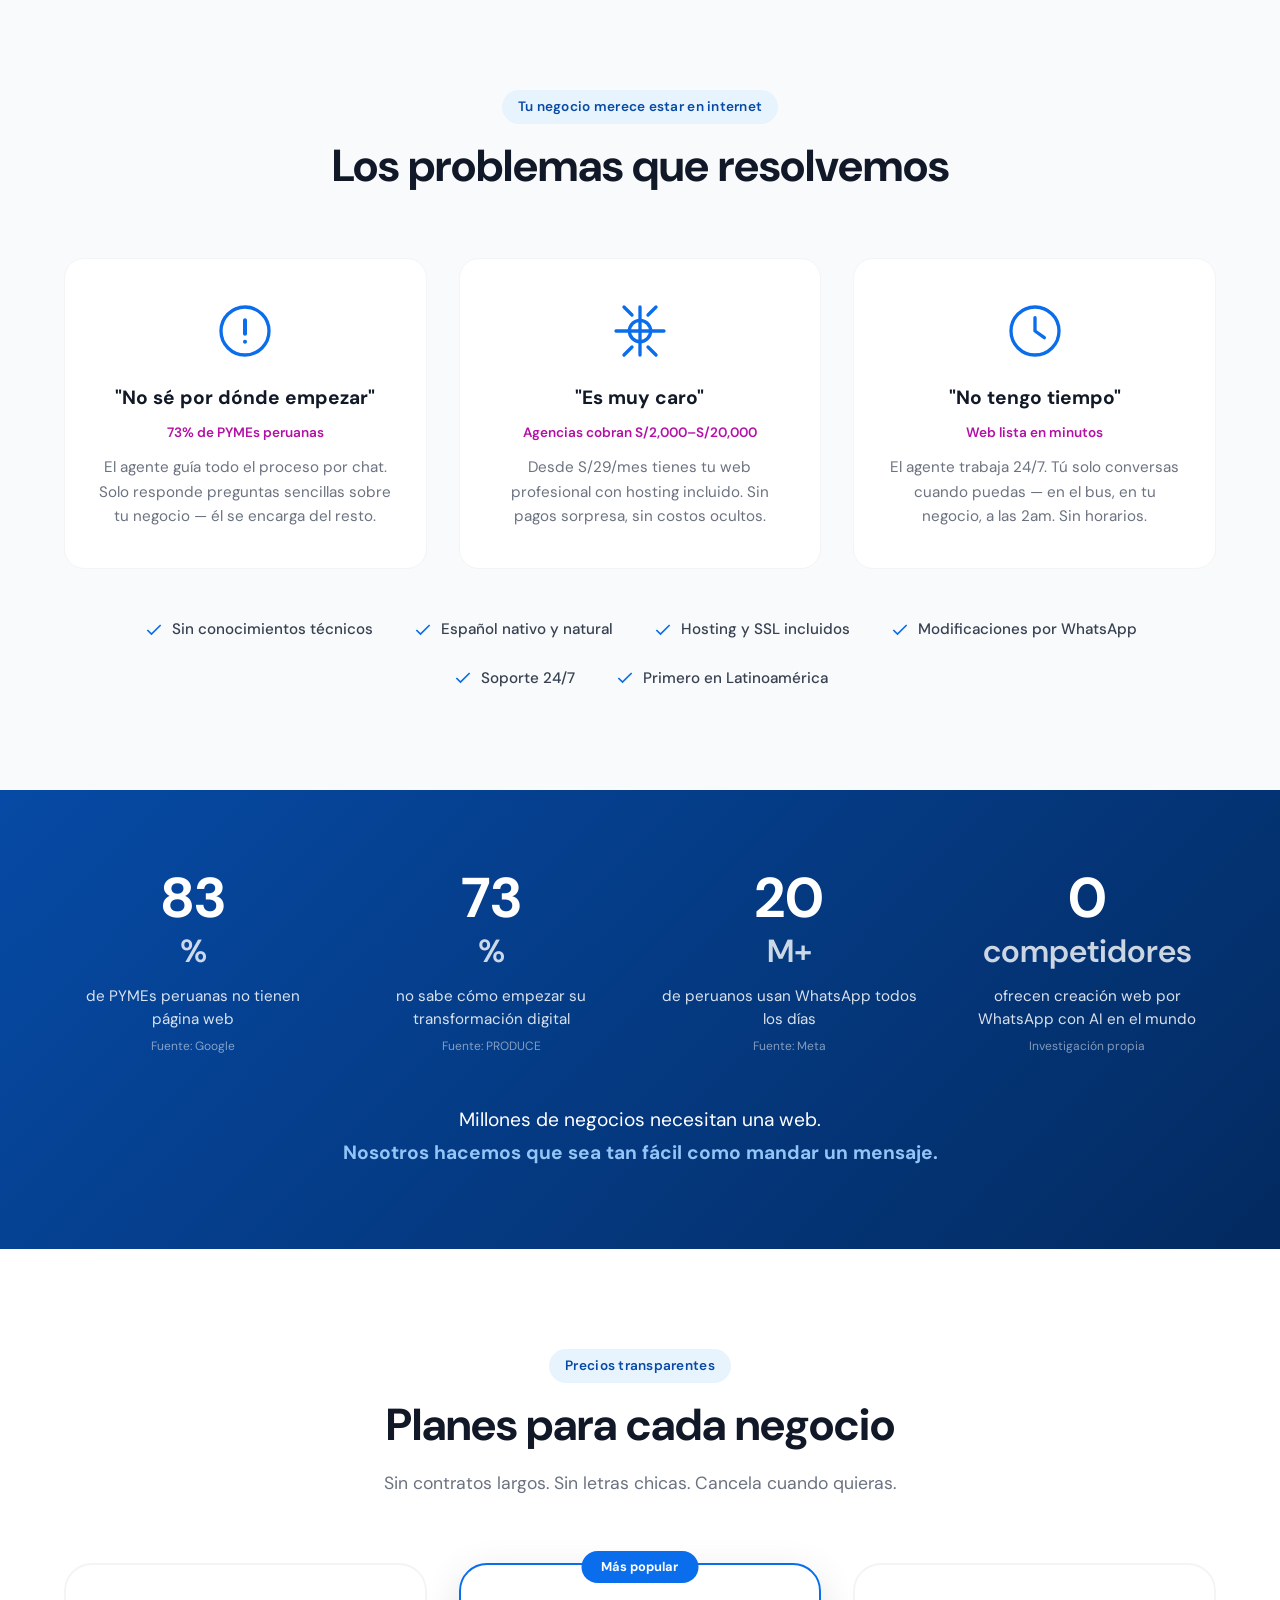
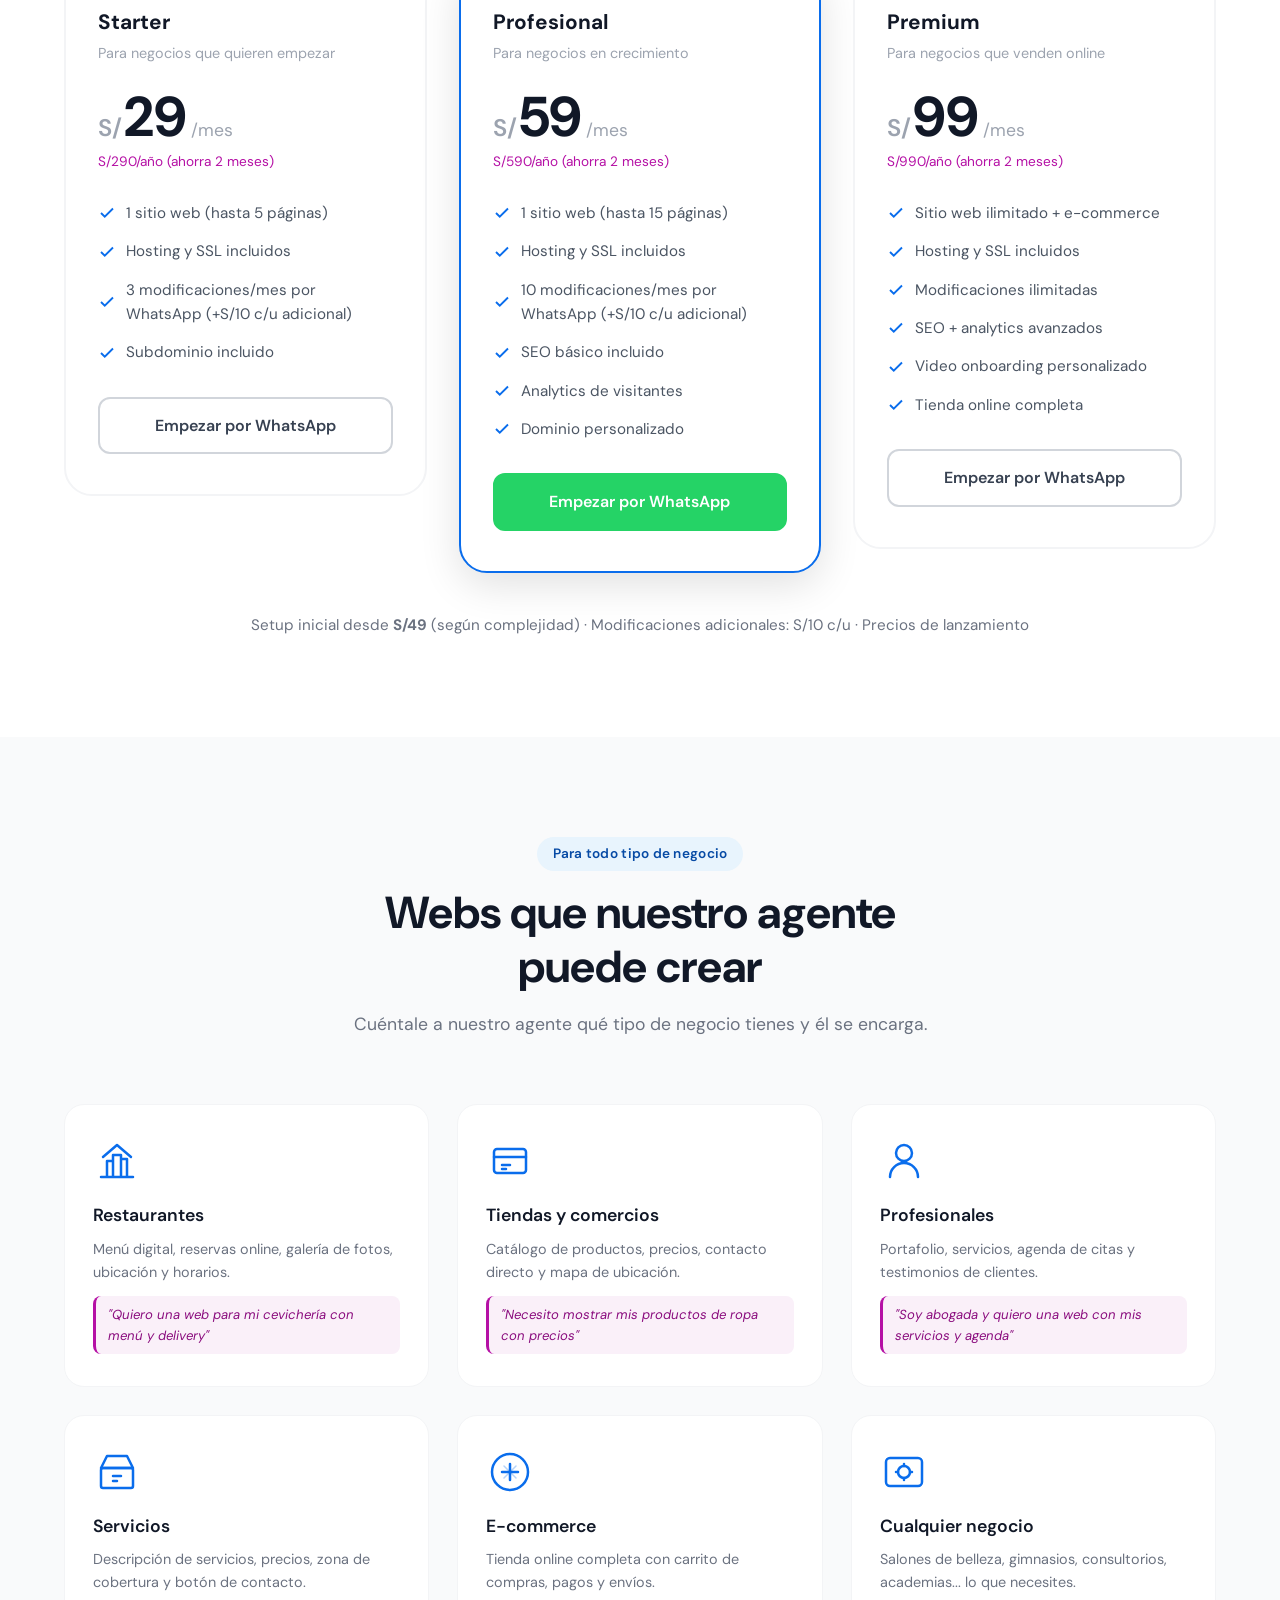
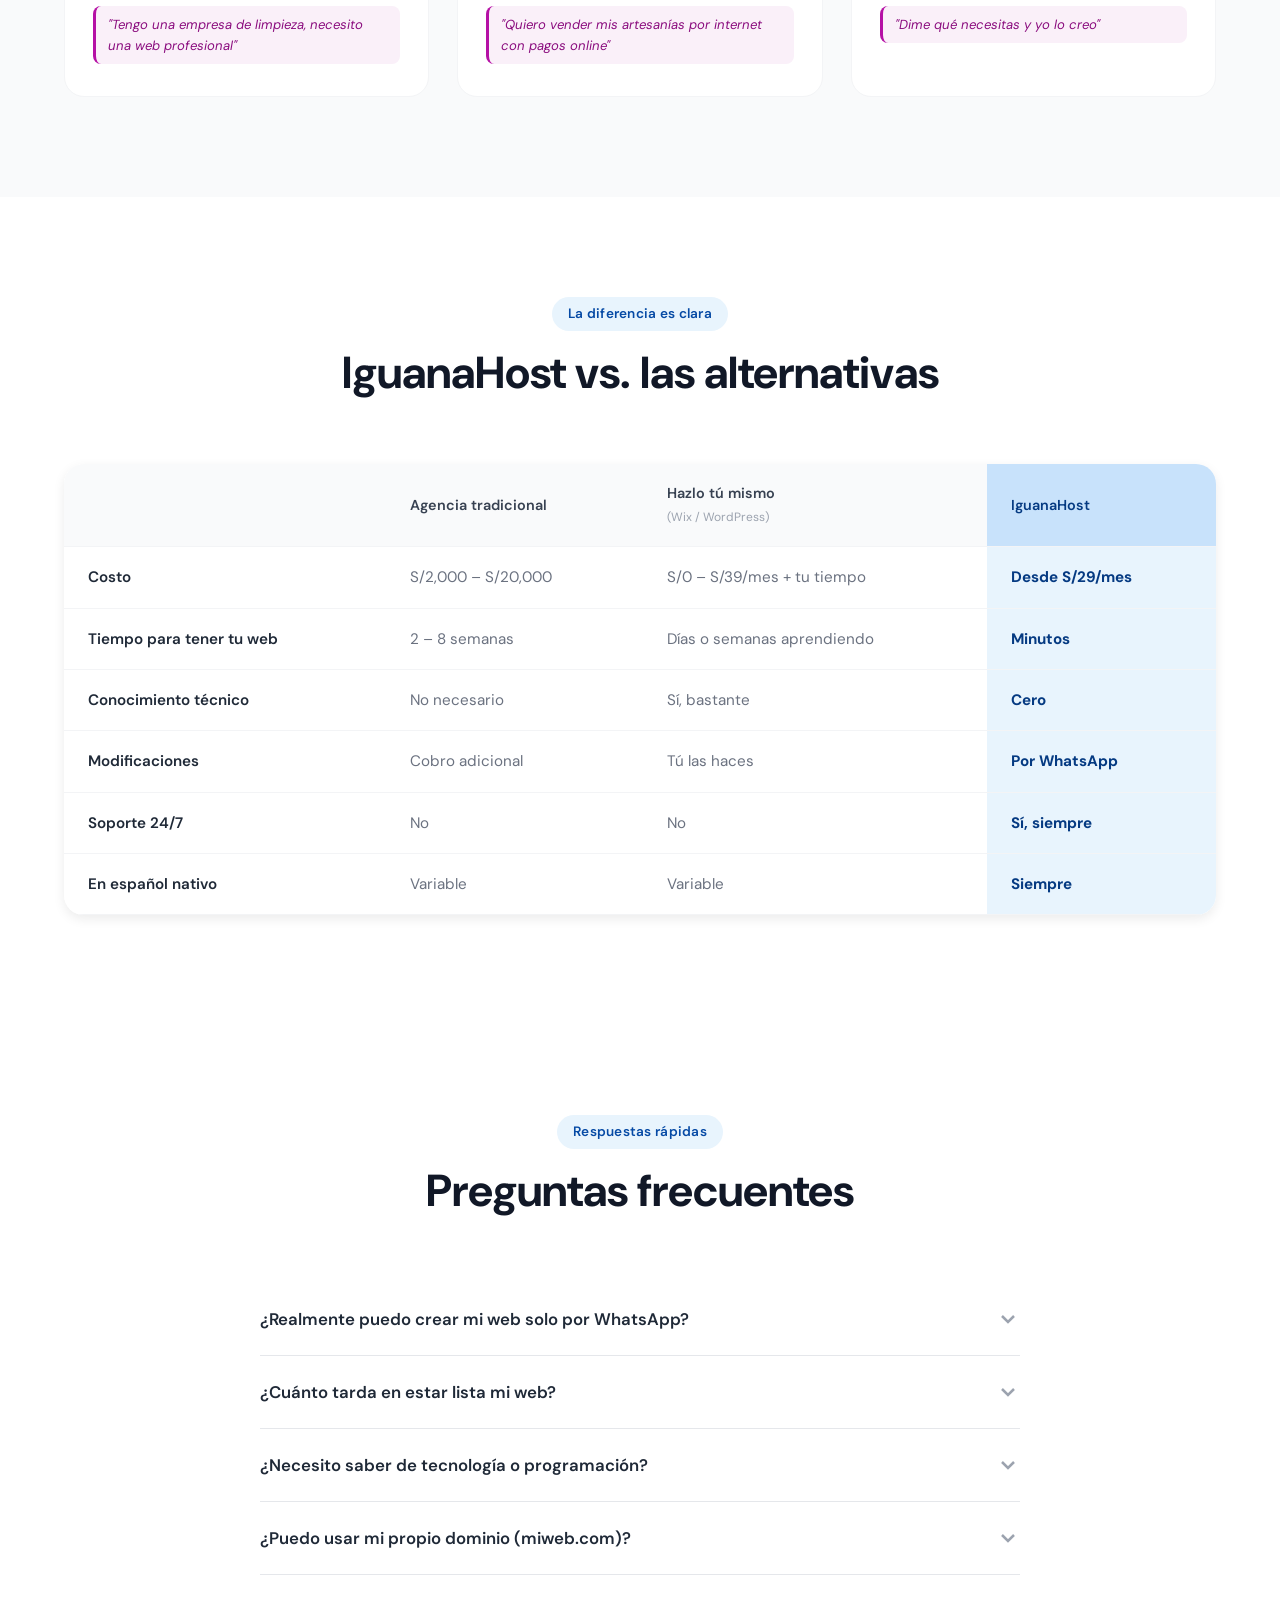
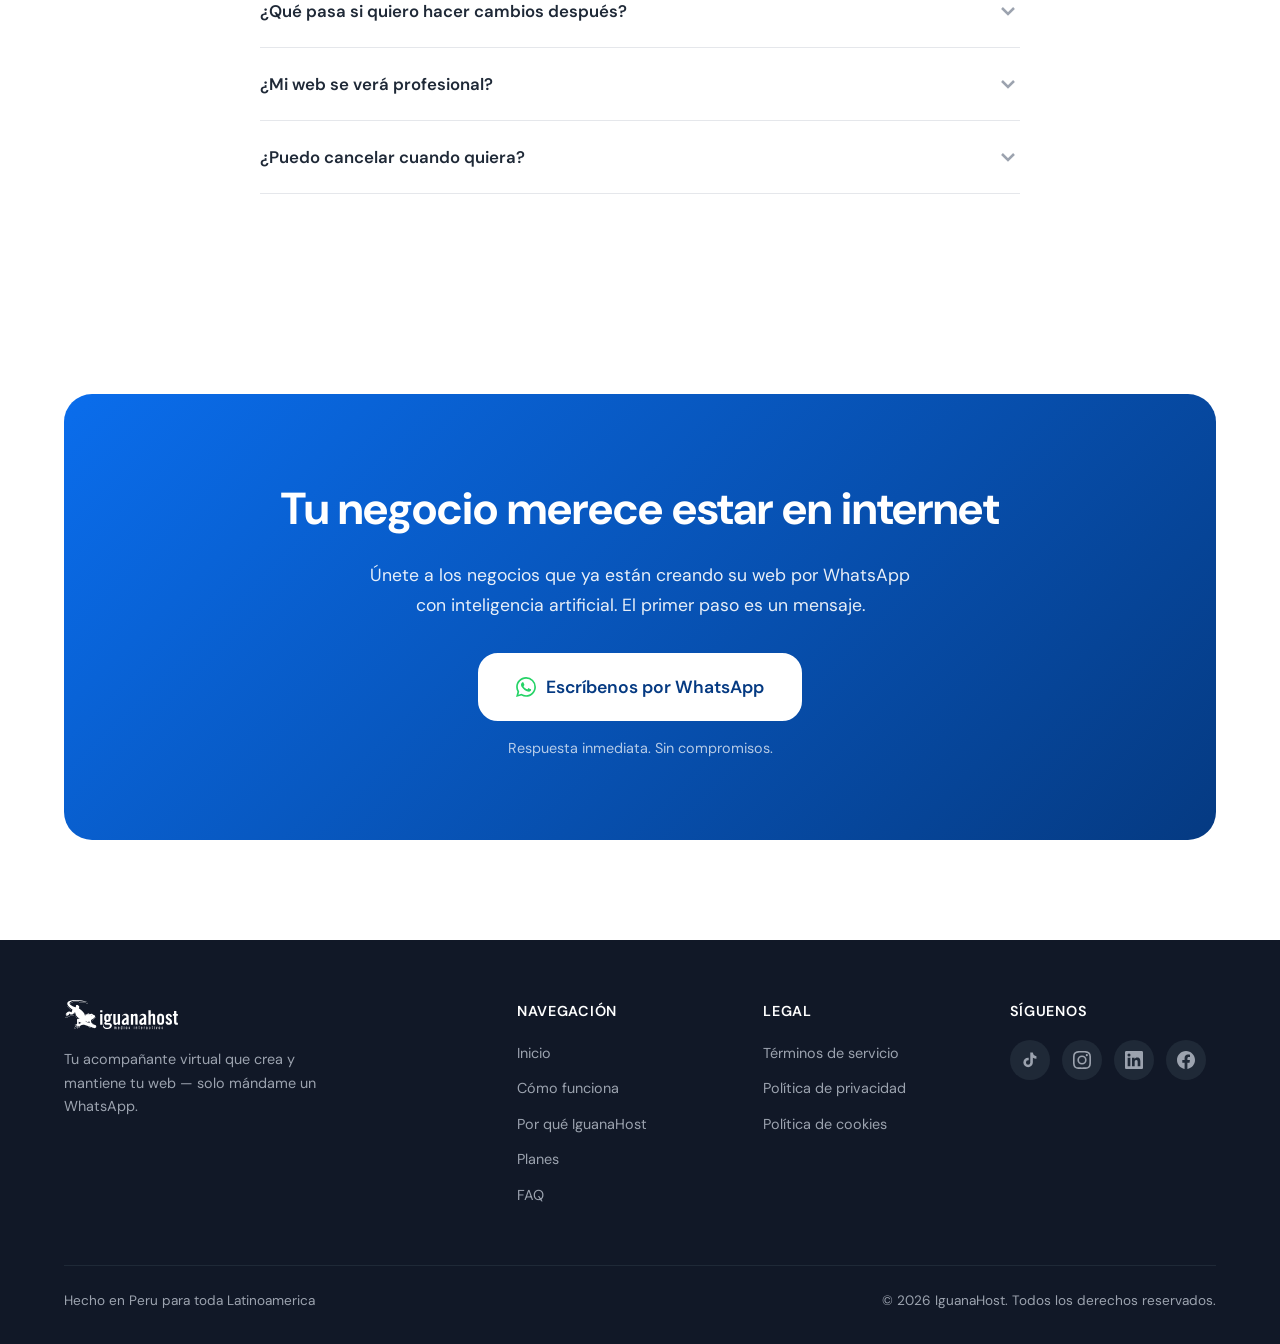
==== commit acfc994d: "fix: use iguana.lat for client subdomains in demo mockups" ====
--- a/index.html
+++ b/index.html
@@ -11,6 +11,8 @@
   <meta property="og:url" content="https://iguanahost.com">
   <meta property="og:image" content="https://iguanahost.com/og-image.jpg">
   <link rel="canonical" href="https://iguanahost.com">
+  <link rel="alternate" hreflang="es" href="https://iguanahost.com/">
+  <link rel="alternate" hreflang="en" href="https://iguanahost.com/en/">
   <link rel="preconnect" href="https://fonts.googleapis.com">
   <link rel="preconnect" href="https://fonts.gstatic.com" crossorigin>
   <link href="https://fonts.googleapis.com/css2?family=DM+Sans:ital,opsz,wght@0,9..40,300;0,9..40,400;0,9..40,500;0,9..40,600;0,9..40,700;1,9..40,400&display=swap" rel="stylesheet">
@@ -52,6 +54,7 @@
         <li><a href="#planes">Planes</a></li>
         <li><a href="#faq">FAQ</a></li>
         <li><a href="https://wa.me/51978319571?text=Hola%2C%20quiero%20crear%20mi%20p%C3%A1gina%20web" class="btn btn--sm btn--whatsapp" target="_blank" rel="noopener">Empezar ahora</a></li>
+        <li><a href="/en" class="lang-toggle" onclick="document.cookie='lang=en;path=/;max-age=31536000'" title="English">&#127482;&#127480;</a></li>
       </ul>
     </div>
   </nav>
@@ -103,7 +106,7 @@
                   <span class="chat__time">10:31</span>
                 </div>
                 <div class="chat__msg chat__msg--received chat__msg--link">
-                  <p>lasazondemaria.iguanahost.com</p>
+                  <p>lasazondemaria.iguana.lat</p>
                   <span class="chat__time">10:31</span>
                 </div>
                 <div class="chat__msg chat__msg--sent">
@@ -558,7 +561,7 @@
             <svg class="faq__chevron" viewBox="0 0 24 24" fill="none" stroke="currentColor" stroke-width="2.5"><path d="M6 9l6 6 6-6"/></svg>
           </button>
           <div class="faq__answer">
-            <p>Sí, te ayudamos a conectar tu dominio propio. También ofrecemos subdominios gratuitos tipo tunegocio.iguanahost.com para que puedas empezar de inmediato mientras configuras tu dominio.</p>
+            <p>Sí, te ayudamos a conectar tu dominio propio. También ofrecemos subdominios gratuitos tipo tunegocio.iguana.lat para que puedas empezar de inmediato mientras configuras tu dominio.</p>
           </div>
         </div>
         <div class="faq__item">
--- a/styles.css
+++ b/styles.css
@@ -1373,3 +1373,23 @@
     font-size: 0.85rem;
   }
 }
+
+/* ---------- Language Toggle ---------- */
+.lang-toggle {
+  display: inline-flex;
+  align-items: center;
+  justify-content: center;
+  font-size: 1.4rem;
+  line-height: 1;
+  padding: 4px 8px;
+  border-radius: var(--radius-sm);
+  transition: var(--transition);
+  text-decoration: none;
+  opacity: 0.8;
+}
+
+.lang-toggle:hover {
+  opacity: 1;
+  transform: scale(1.1);
+  background: var(--gray-100);
+}
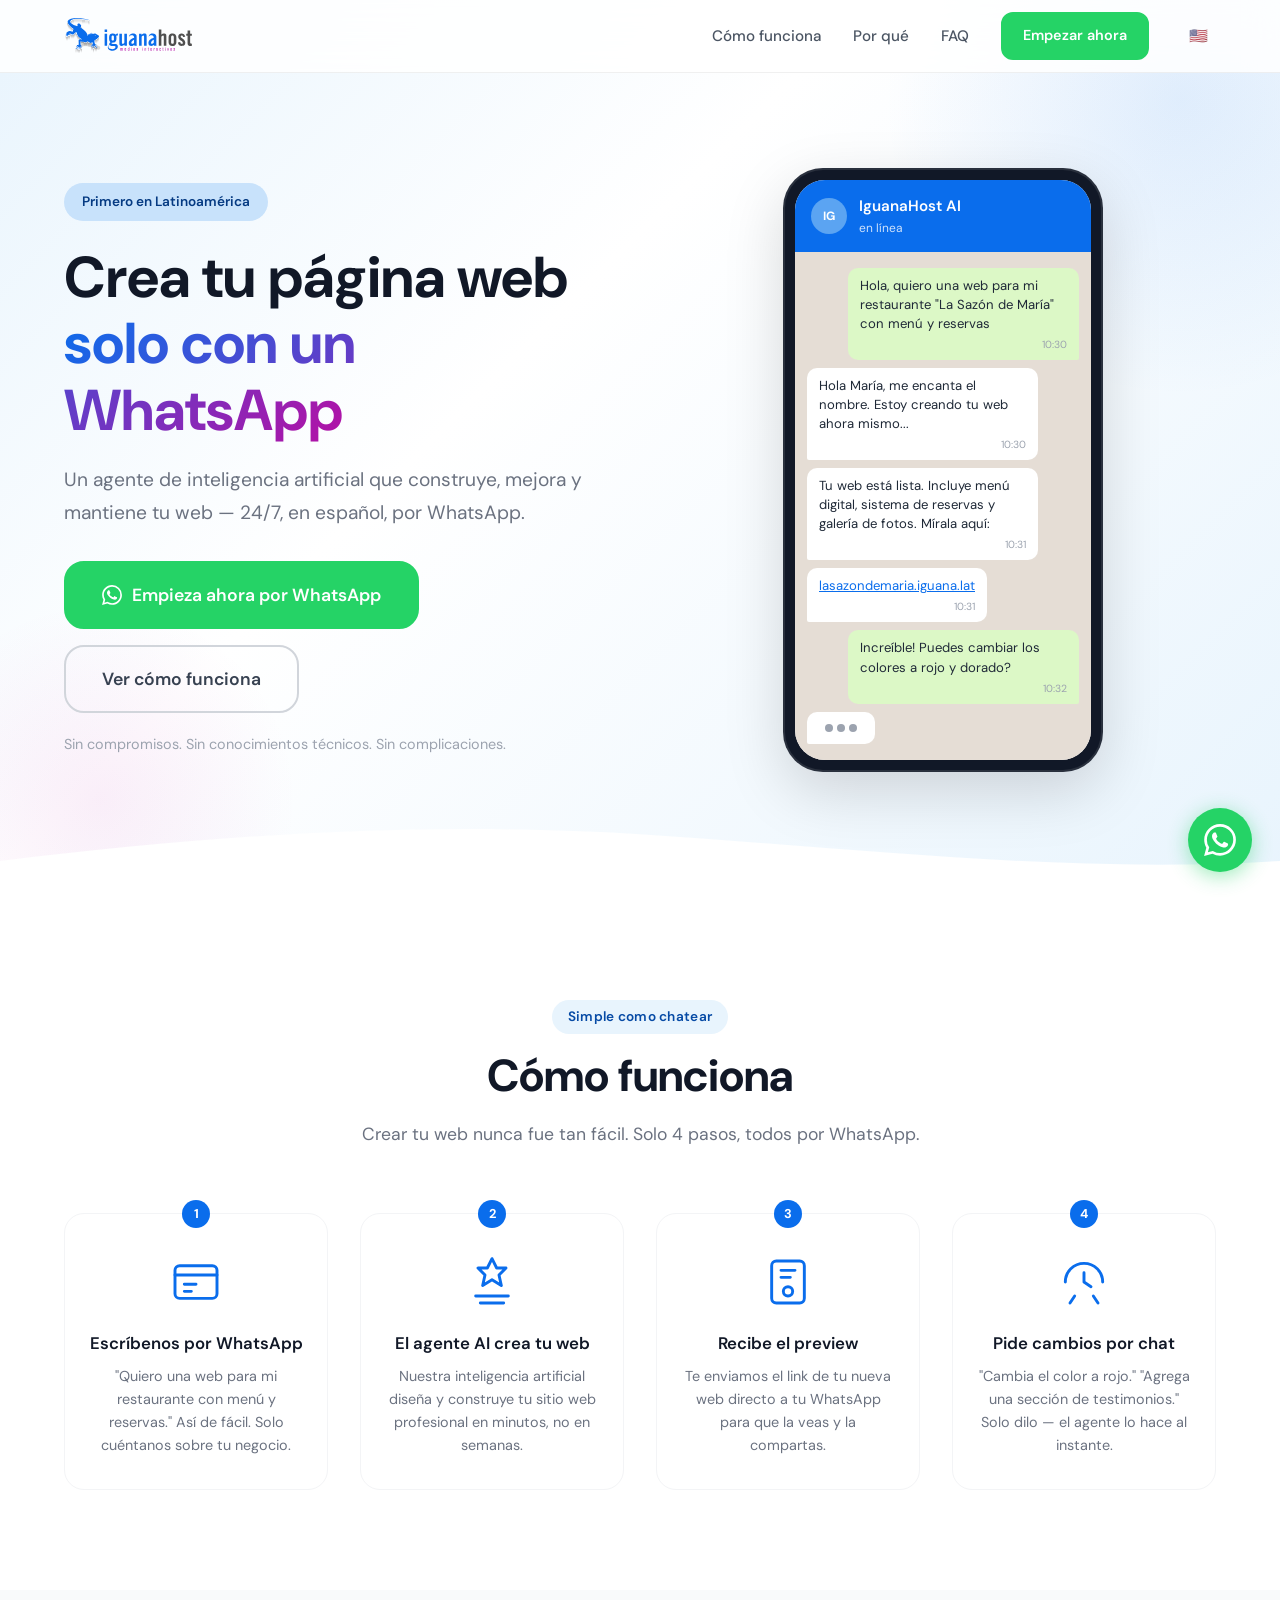
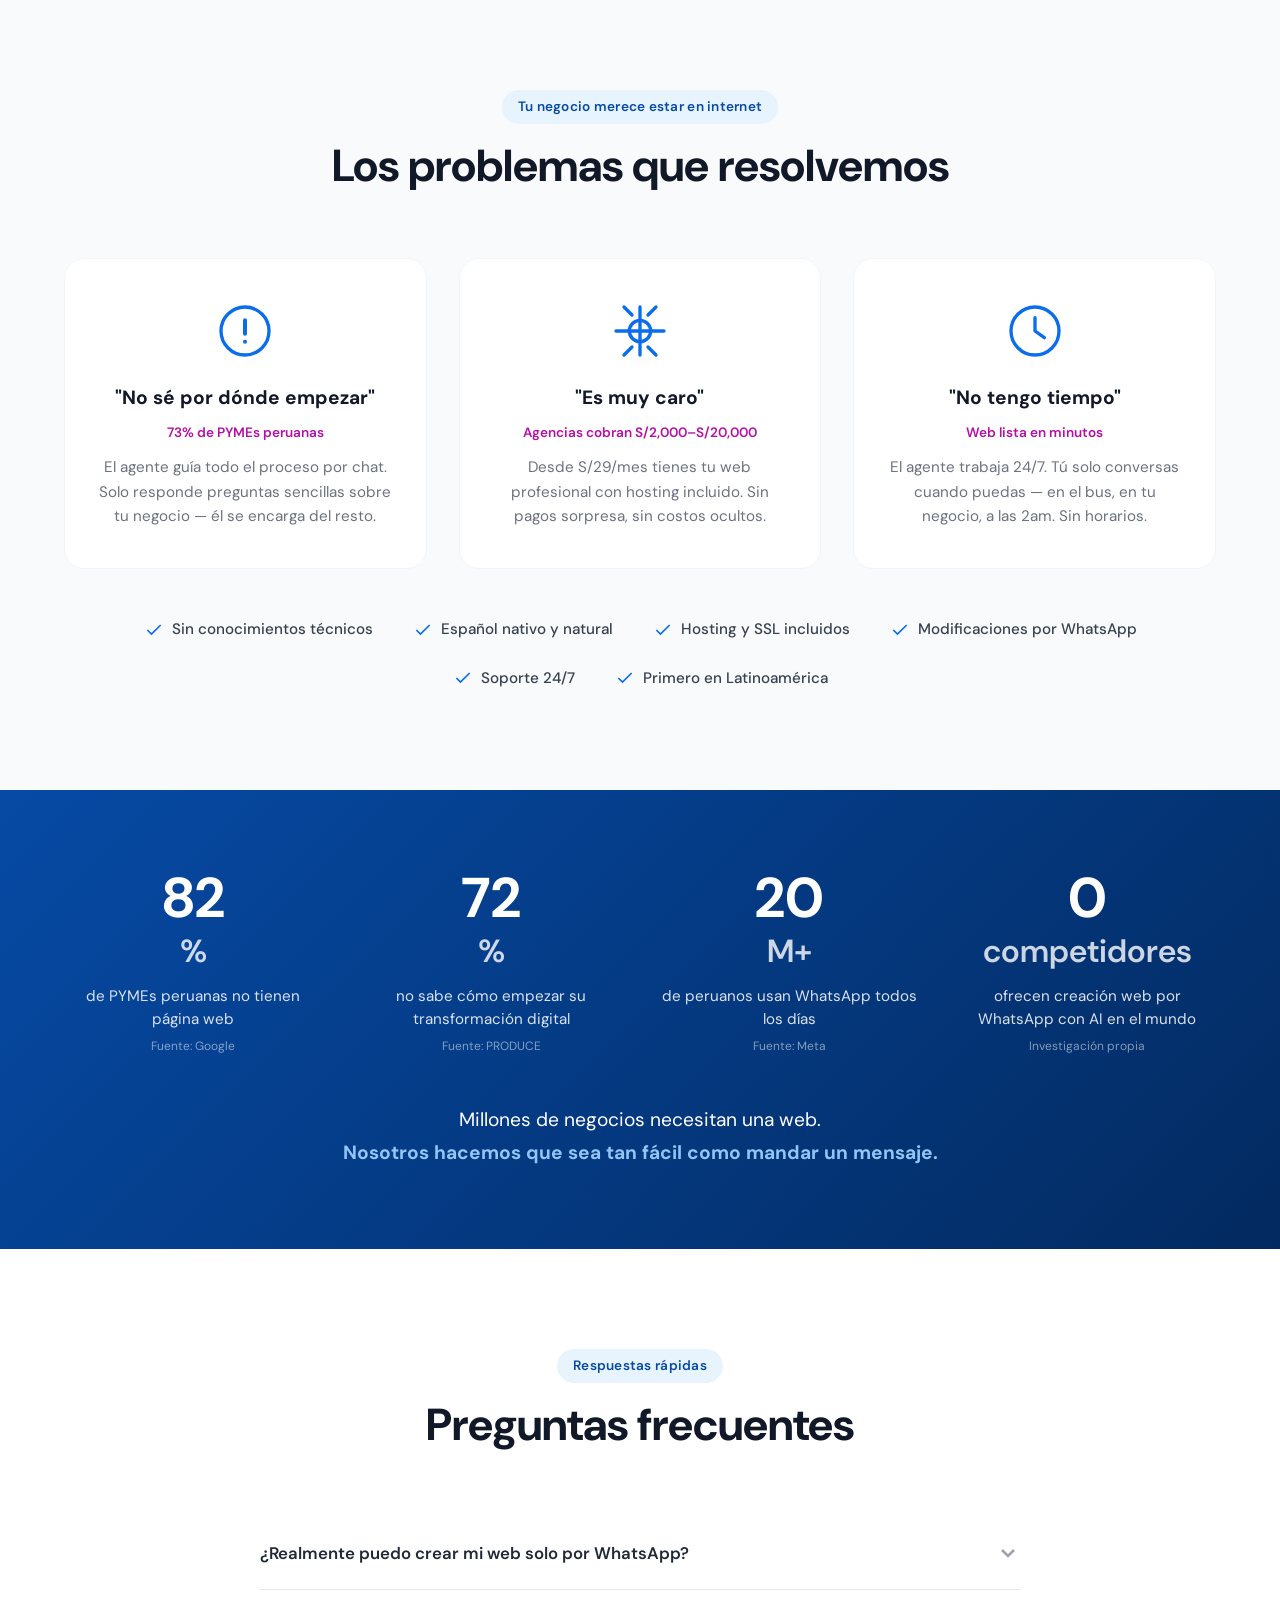
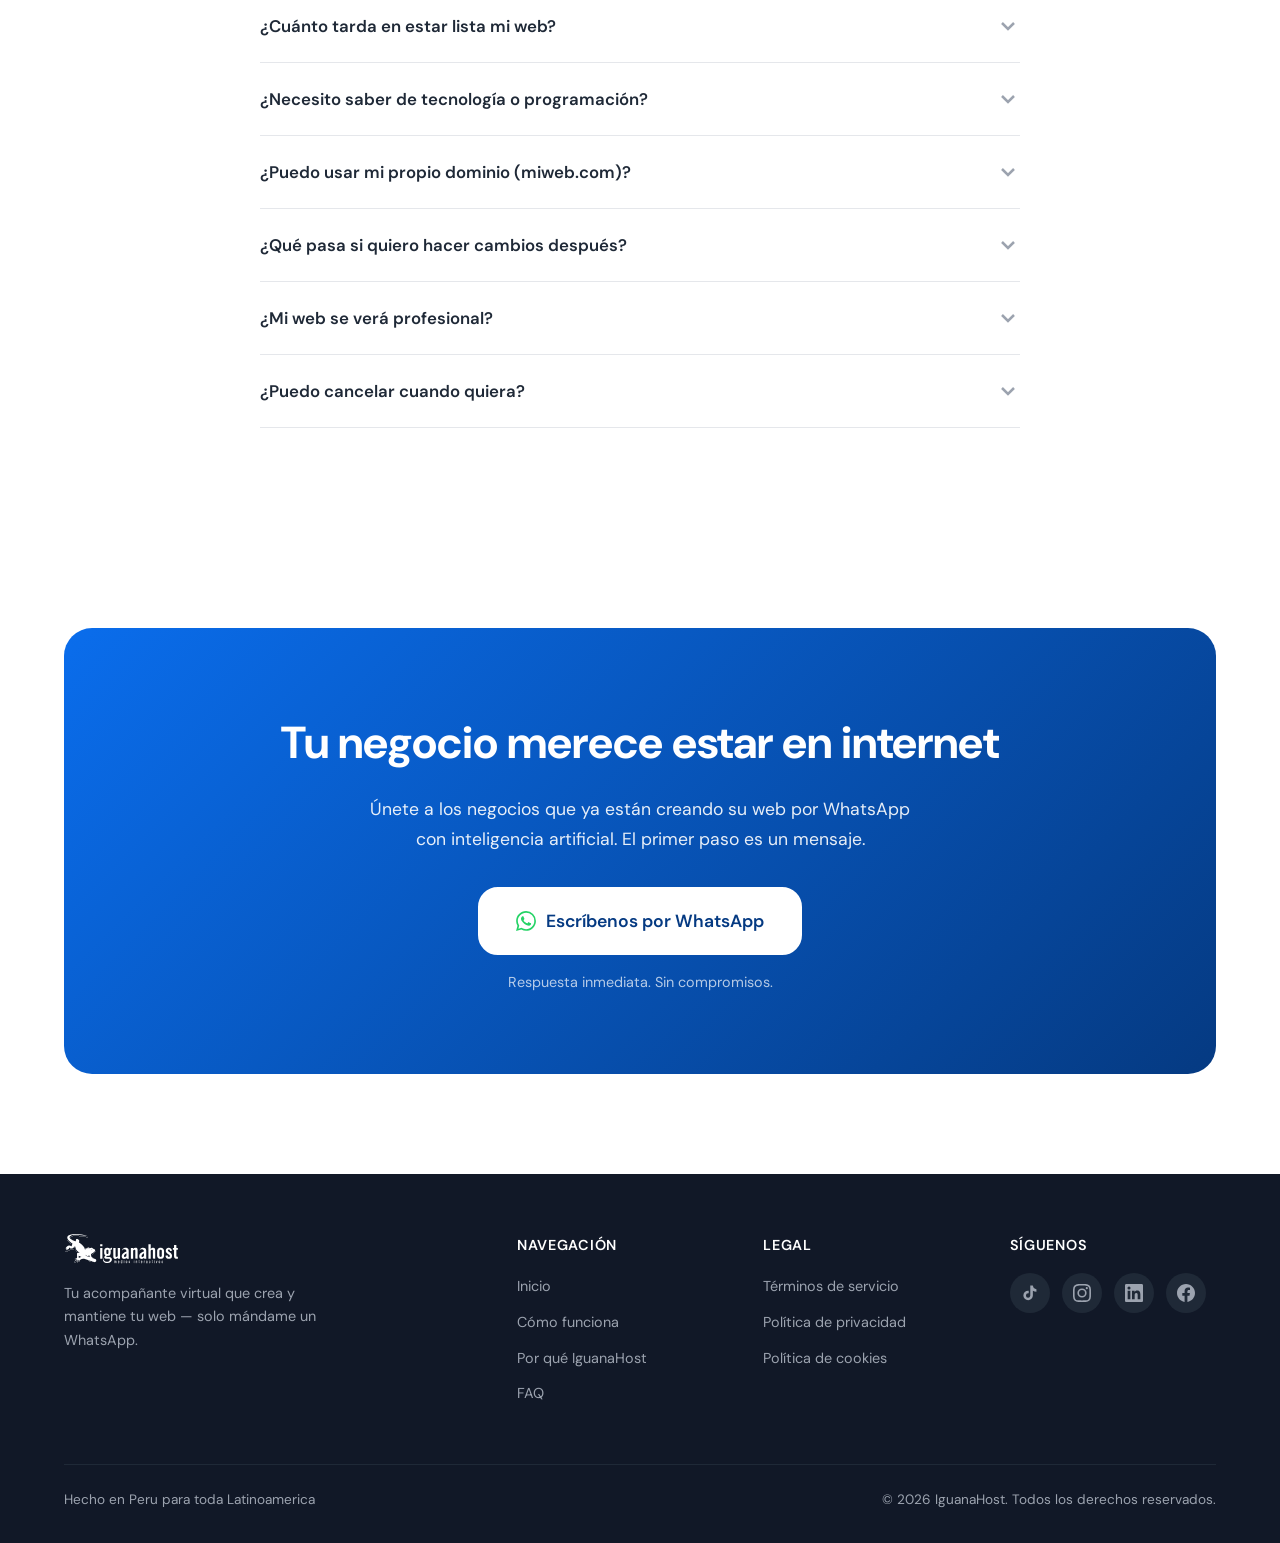
==== commit 79719e61: "Ocultar Planes, Webs que podemos crear y Comparación (sin borrarlas) Co-Authored-By: Claude Opus 5.5" ====
--- a/index.html
+++ b/index.html
@@ -51,9 +51,9 @@
       <ul class="navbar__menu" id="navMenu">
         <li><a href="#como-funciona">Cómo funciona</a></li>
         <li><a href="#por-que">Por qué</a></li>
-        <li><a href="#planes">Planes</a></li>
+        <li hidden><a href="#planes">Planes</a></li>
         <li><a href="#faq">FAQ</a></li>
-        <li><a href="https://wa.me/51978319571?text=Hola%2C%20quiero%20crear%20mi%20p%C3%A1gina%20web" class="btn btn--sm btn--whatsapp" target="_blank" rel="noopener">Empezar ahora</a></li>
+        <li><a href="https://wa.me/51948272823?text=Hola%2C%20quiero%20crear%20mi%20p%C3%A1gina%20web" class="btn btn--sm btn--whatsapp" target="_blank" rel="noopener">Empezar ahora</a></li>
         <li><a href="/en" class="lang-toggle" onclick="document.cookie='lang=en;path=/;max-age=31536000'" title="English">&#127482;&#127480;</a></li>
       </ul>
     </div>
@@ -73,7 +73,7 @@
           Un agente de inteligencia artificial que construye, mejora y mantiene tu web — 24/7, en español, por WhatsApp.
         </p>
         <div class="hero__actions">
-          <a href="https://wa.me/51978319571?text=Hola%2C%20quiero%20crear%20mi%20p%C3%A1gina%20web" class="btn btn--whatsapp btn--lg" target="_blank" rel="noopener">
+          <a href="https://wa.me/51948272823?text=Hola%2C%20quiero%20crear%20mi%20p%C3%A1gina%20web" class="btn btn--whatsapp btn--lg" target="_blank" rel="noopener">
             <svg class="btn__icon" viewBox="0 0 24 24" fill="currentColor"><path d="M17.472 14.382c-.297-.149-1.758-.867-2.03-.967-.273-.099-.471-.148-.67.15-.197.297-.767.966-.94 1.164-.173.199-.347.223-.644.075-.297-.15-1.255-.463-2.39-1.475-.883-.788-1.48-1.761-1.653-2.059-.173-.297-.018-.458.13-.606.134-.133.298-.347.446-.52.149-.174.198-.298.298-.497.099-.198.05-.371-.025-.52-.075-.149-.669-1.612-.916-2.207-.242-.579-.487-.5-.669-.51-.173-.008-.371-.01-.57-.01-.198 0-.52.074-.792.372-.272.297-1.04 1.016-1.04 2.479 0 1.462 1.065 2.875 1.213 3.074.149.198 2.096 3.2 5.077 4.487.709.306 1.262.489 1.694.625.712.227 1.36.195 1.871.118.571-.085 1.758-.719 2.006-1.413.248-.694.248-1.289.173-1.413-.074-.124-.272-.198-.57-.347m-5.421 7.403h-.004a9.87 9.87 0 01-5.031-1.378l-.361-.214-3.741.982.998-3.648-.235-.374a9.86 9.86 0 01-1.51-5.26c.001-5.45 4.436-9.884 9.888-9.884 2.64 0 5.122 1.03 6.988 2.898a9.825 9.825 0 012.893 6.994c-.003 5.45-4.437 9.884-9.885 9.884m8.413-18.297A11.815 11.815 0 0012.05 0C5.495 0 .16 5.335.157 11.892c0 2.096.547 4.142 1.588 5.945L.057 24l6.305-1.654a11.882 11.882 0 005.683 1.448h.005c6.554 0 11.89-5.335 11.893-11.893a11.821 11.821 0 00-3.48-8.413z"/></svg>
             Empieza ahora por WhatsApp
           </a>
@@ -273,7 +273,8 @@
   </section>
 
   <!-- ========== PLANES ========== -->
-  <section class="section pricing" id="planes">
+  <!-- Oculta (2026-10-05): quitar hidden para mostrarla -->
+  <section hidden class="section pricing" id="planes">
     <div class="container">
       <div class="section__header" data-animate="fade-up">
         <span class="section__badge">Precios transparentes</span>
@@ -311,7 +312,7 @@
               Subdominio incluido
             </li>
           </ul>
-          <a href="https://wa.me/51978319571?text=Hola%2C%20me%20interesa%20el%20plan%20Starter" class="btn btn--outline btn--block" target="_blank" rel="noopener">Empezar por WhatsApp</a>
+          <a href="https://wa.me/51948272823?text=Hola%2C%20me%20interesa%20el%20plan%20Starter" class="btn btn--outline btn--block" target="_blank" rel="noopener">Empezar por WhatsApp</a>
         </div>
         <!-- Profesional -->
         <div class="pricing__card pricing__card--featured" data-animate="fade-up" data-delay="100">
@@ -352,7 +353,7 @@
               Dominio personalizado
             </li>
           </ul>
-          <a href="https://wa.me/51978319571?text=Hola%2C%20me%20interesa%20el%20plan%20Profesional" class="btn btn--whatsapp btn--block" target="_blank" rel="noopener">Empezar por WhatsApp</a>
+          <a href="https://wa.me/51948272823?text=Hola%2C%20me%20interesa%20el%20plan%20Profesional" class="btn btn--whatsapp btn--block" target="_blank" rel="noopener">Empezar por WhatsApp</a>
         </div>
         <!-- Premium -->
         <div class="pricing__card" data-animate="fade-up" data-delay="200">
@@ -392,7 +393,7 @@
               Tienda online completa
             </li>
           </ul>
-          <a href="https://wa.me/51978319571?text=Hola%2C%20me%20interesa%20el%20plan%20Premium" class="btn btn--outline btn--block" target="_blank" rel="noopener">Empezar por WhatsApp</a>
+          <a href="https://wa.me/51948272823?text=Hola%2C%20me%20interesa%20el%20plan%20Premium" class="btn btn--outline btn--block" target="_blank" rel="noopener">Empezar por WhatsApp</a>
         </div>
       </div>
       <p class="pricing__setup" data-animate="fade-up">Setup inicial desde <strong>S/49</strong> (según complejidad) &middot; Modificaciones adicionales: S/10 c/u &middot; Precios de lanzamiento</p>
@@ -400,7 +401,8 @@
   </section>
 
   <!-- ========== CASOS DE USO ========== -->
-  <section class="section usecases">
+  <!-- Oculta (2026-10-05): quitar hidden para mostrarla -->
+  <section hidden class="section usecases">
     <div class="container">
       <div class="section__header" data-animate="fade-up">
         <span class="section__badge">Para todo tipo de negocio</span>
@@ -461,7 +463,8 @@
   </section>
 
   <!-- ========== COMPARACIÓN ========== -->
-  <section class="section comparison">
+  <!-- Oculta (2026-10-05): quitar hidden para mostrarla -->
+  <section hidden class="section comparison">
     <div class="container">
       <div class="section__header" data-animate="fade-up">
         <span class="section__badge">La diferencia es clara</span>
@@ -601,7 +604,7 @@
       <div class="cta-final__inner" data-animate="fade-up">
         <h2 class="cta-final__title">Tu negocio merece estar en internet</h2>
         <p class="cta-final__text">Únete a los negocios que ya están creando su web por WhatsApp con inteligencia artificial. El primer paso es un mensaje.</p>
-        <a href="https://wa.me/51978319571?text=Hola%2C%20quiero%20crear%20mi%20p%C3%A1gina%20web" class="btn btn--whatsapp btn--lg" target="_blank" rel="noopener">
+        <a href="https://wa.me/51948272823?text=Hola%2C%20quiero%20crear%20mi%20p%C3%A1gina%20web" class="btn btn--whatsapp btn--lg" target="_blank" rel="noopener">
           <svg class="btn__icon" viewBox="0 0 24 24" fill="currentColor"><path d="M17.472 14.382c-.297-.149-1.758-.867-2.03-.967-.273-.099-.471-.148-.67.15-.197.297-.767.966-.94 1.164-.173.199-.347.223-.644.075-.297-.15-1.255-.463-2.39-1.475-.883-.788-1.48-1.761-1.653-2.059-.173-.297-.018-.458.13-.606.134-.133.298-.347.446-.52.149-.174.198-.298.298-.497.099-.198.05-.371-.025-.52-.075-.149-.669-1.612-.916-2.207-.242-.579-.487-.5-.669-.51-.173-.008-.371-.01-.57-.01-.198 0-.52.074-.792.372-.272.297-1.04 1.016-1.04 2.479 0 1.462 1.065 2.875 1.213 3.074.149.198 2.096 3.2 5.077 4.487.709.306 1.262.489 1.694.625.712.227 1.36.195 1.871.118.571-.085 1.758-.719 2.006-1.413.248-.694.248-1.289.173-1.413-.074-.124-.272-.198-.57-.347m-5.421 7.403h-.004a9.87 9.87 0 01-5.031-1.378l-.361-.214-3.741.982.998-3.648-.235-.374a9.86 9.86 0 01-1.51-5.26c.001-5.45 4.436-9.884 9.888-9.884 2.64 0 5.122 1.03 6.988 2.898a9.825 9.825 0 012.893 6.994c-.003 5.45-4.437 9.884-9.885 9.884m8.413-18.297A11.815 11.815 0 0012.05 0C5.495 0 .16 5.335.157 11.892c0 2.096.547 4.142 1.588 5.945L.057 24l6.305-1.654a11.882 11.882 0 005.683 1.448h.005c6.554 0 11.89-5.335 11.893-11.893a11.821 11.821 0 00-3.48-8.413z"/></svg>
           Escríbenos por WhatsApp
         </a>
@@ -626,7 +629,7 @@
             <li><a href="#inicio">Inicio</a></li>
             <li><a href="#como-funciona">Cómo funciona</a></li>
             <li><a href="#por-que">Por qué IguanaHost</a></li>
-            <li><a href="#planes">Planes</a></li>
+            <li hidden><a href="#planes">Planes</a></li>
             <li><a href="#faq">FAQ</a></li>
           </ul>
         </div>
@@ -664,7 +667,7 @@
   </footer>
 
   <!-- ========== FLOATING WHATSAPP BUTTON ========== -->
-  <a href="https://wa.me/51978319571?text=Hola%2C%20quiero%20crear%20mi%20p%C3%A1gina%20web" class="whatsapp-float" target="_blank" rel="noopener" aria-label="Contactar por WhatsApp">
+  <a href="https://wa.me/51948272823?text=Hola%2C%20quiero%20crear%20mi%20p%C3%A1gina%20web" class="whatsapp-float" target="_blank" rel="noopener" aria-label="Contactar por WhatsApp">
     <svg viewBox="0 0 24 24" fill="currentColor"><path d="M17.472 14.382c-.297-.149-1.758-.867-2.03-.967-.273-.099-.471-.148-.67.15-.197.297-.767.966-.94 1.164-.173.199-.347.223-.644.075-.297-.15-1.255-.463-2.39-1.475-.883-.788-1.48-1.761-1.653-2.059-.173-.297-.018-.458.13-.606.134-.133.298-.347.446-.52.149-.174.198-.298.298-.497.099-.198.05-.371-.025-.52-.075-.149-.669-1.612-.916-2.207-.242-.579-.487-.5-.669-.51-.173-.008-.371-.01-.57-.01-.198 0-.52.074-.792.372-.272.297-1.04 1.016-1.04 2.479 0 1.462 1.065 2.875 1.213 3.074.149.198 2.096 3.2 5.077 4.487.709.306 1.262.489 1.694.625.712.227 1.36.195 1.871.118.571-.085 1.758-.719 2.006-1.413.248-.694.248-1.289.173-1.413-.074-.124-.272-.198-.57-.347m-5.421 7.403h-.004a9.87 9.87 0 01-5.031-1.378l-.361-.214-3.741.982.998-3.648-.235-.374a9.86 9.86 0 01-1.51-5.26c.001-5.45 4.436-9.884 9.888-9.884 2.64 0 5.122 1.03 6.988 2.898a9.825 9.825 0 012.893 6.994c-.003 5.45-4.437 9.884-9.885 9.884m8.413-18.297A11.815 11.815 0 0012.05 0C5.495 0 .16 5.335.157 11.892c0 2.096.547 4.142 1.588 5.945L.057 24l6.305-1.654a11.882 11.882 0 005.683 1.448h.005c6.554 0 11.89-5.335 11.893-11.893a11.821 11.821 0 00-3.48-8.413z"/></svg>
     <span class="whatsapp-float__tooltip">¿Necesitas tu web?</span>
   </a>
--- a/styles.css
+++ b/styles.css
@@ -1,3 +1,6 @@
+/* Secciones ocultas sin borrarlas: el atributo hidden manda sobre cualquier display. */
+[hidden] { display: none !important; }
+
 /* ========================================
    IguanaHost — Landing Page Styles
    ======================================== */
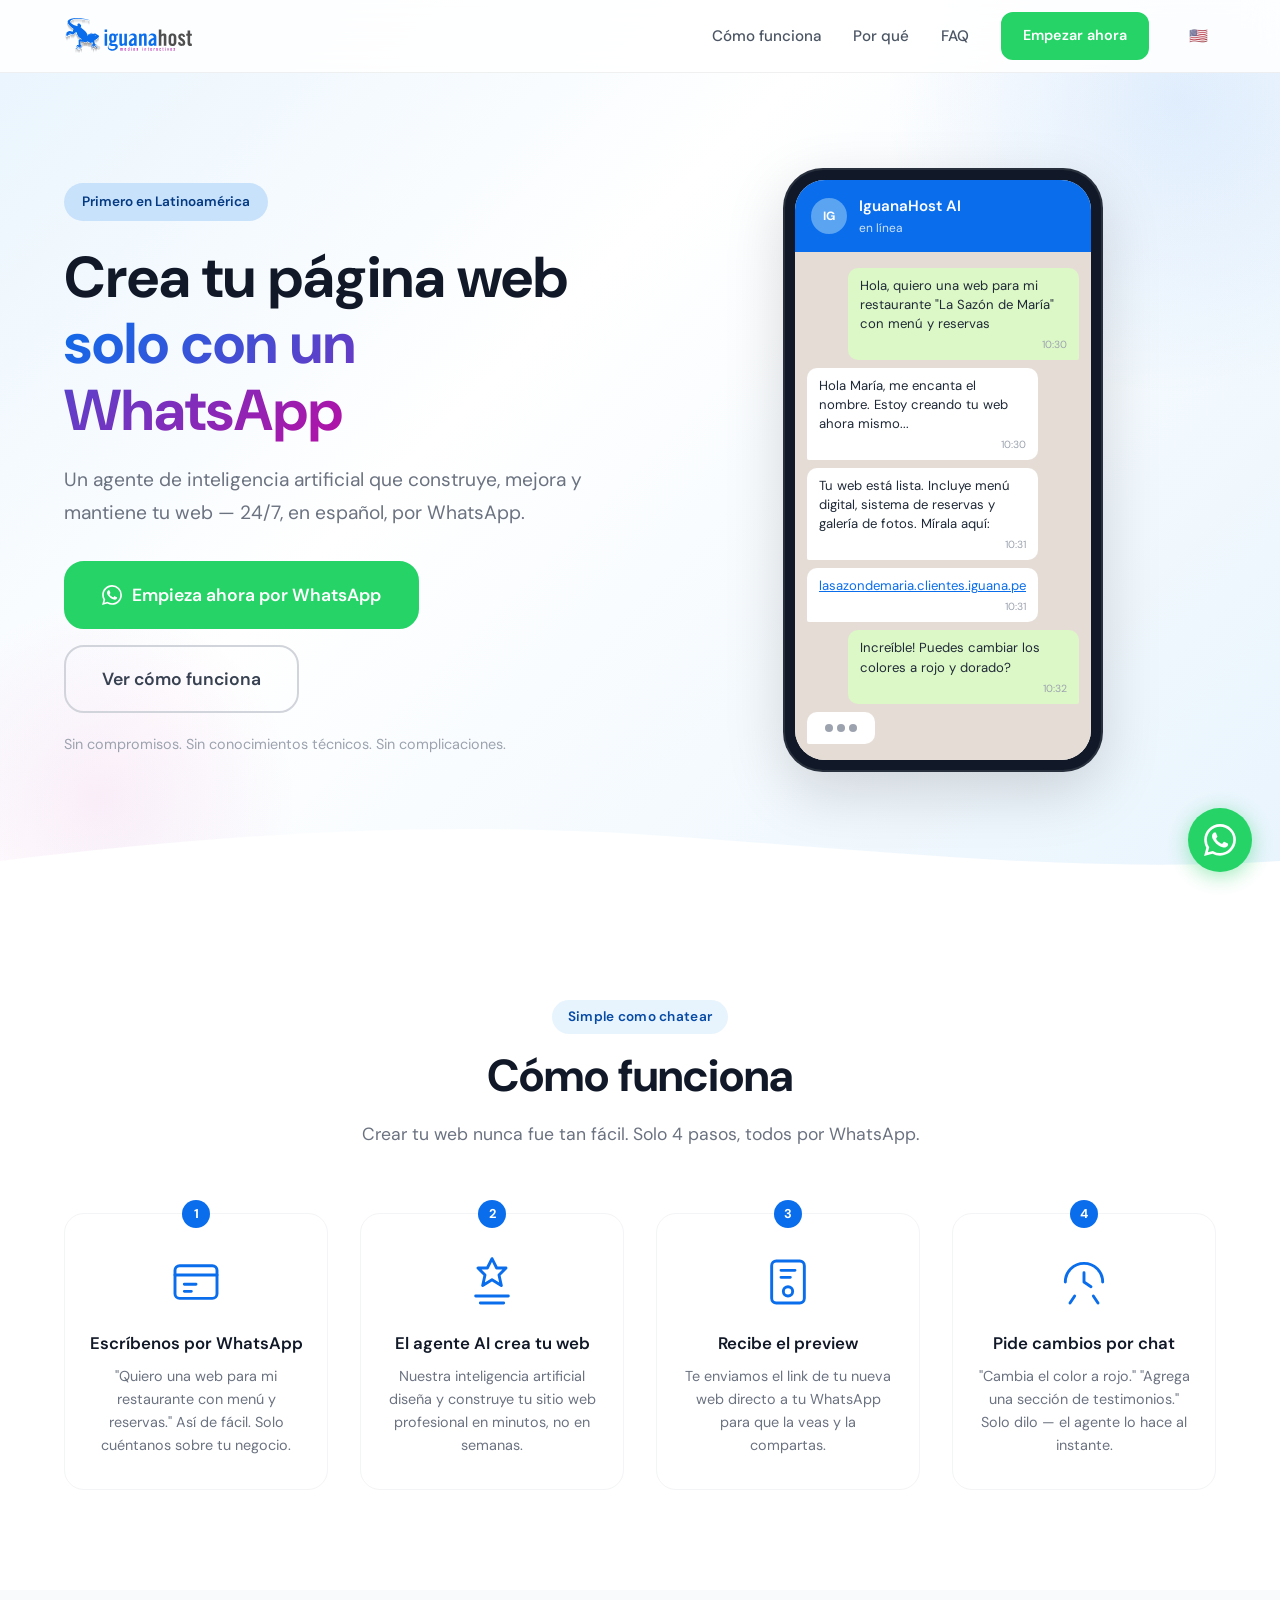
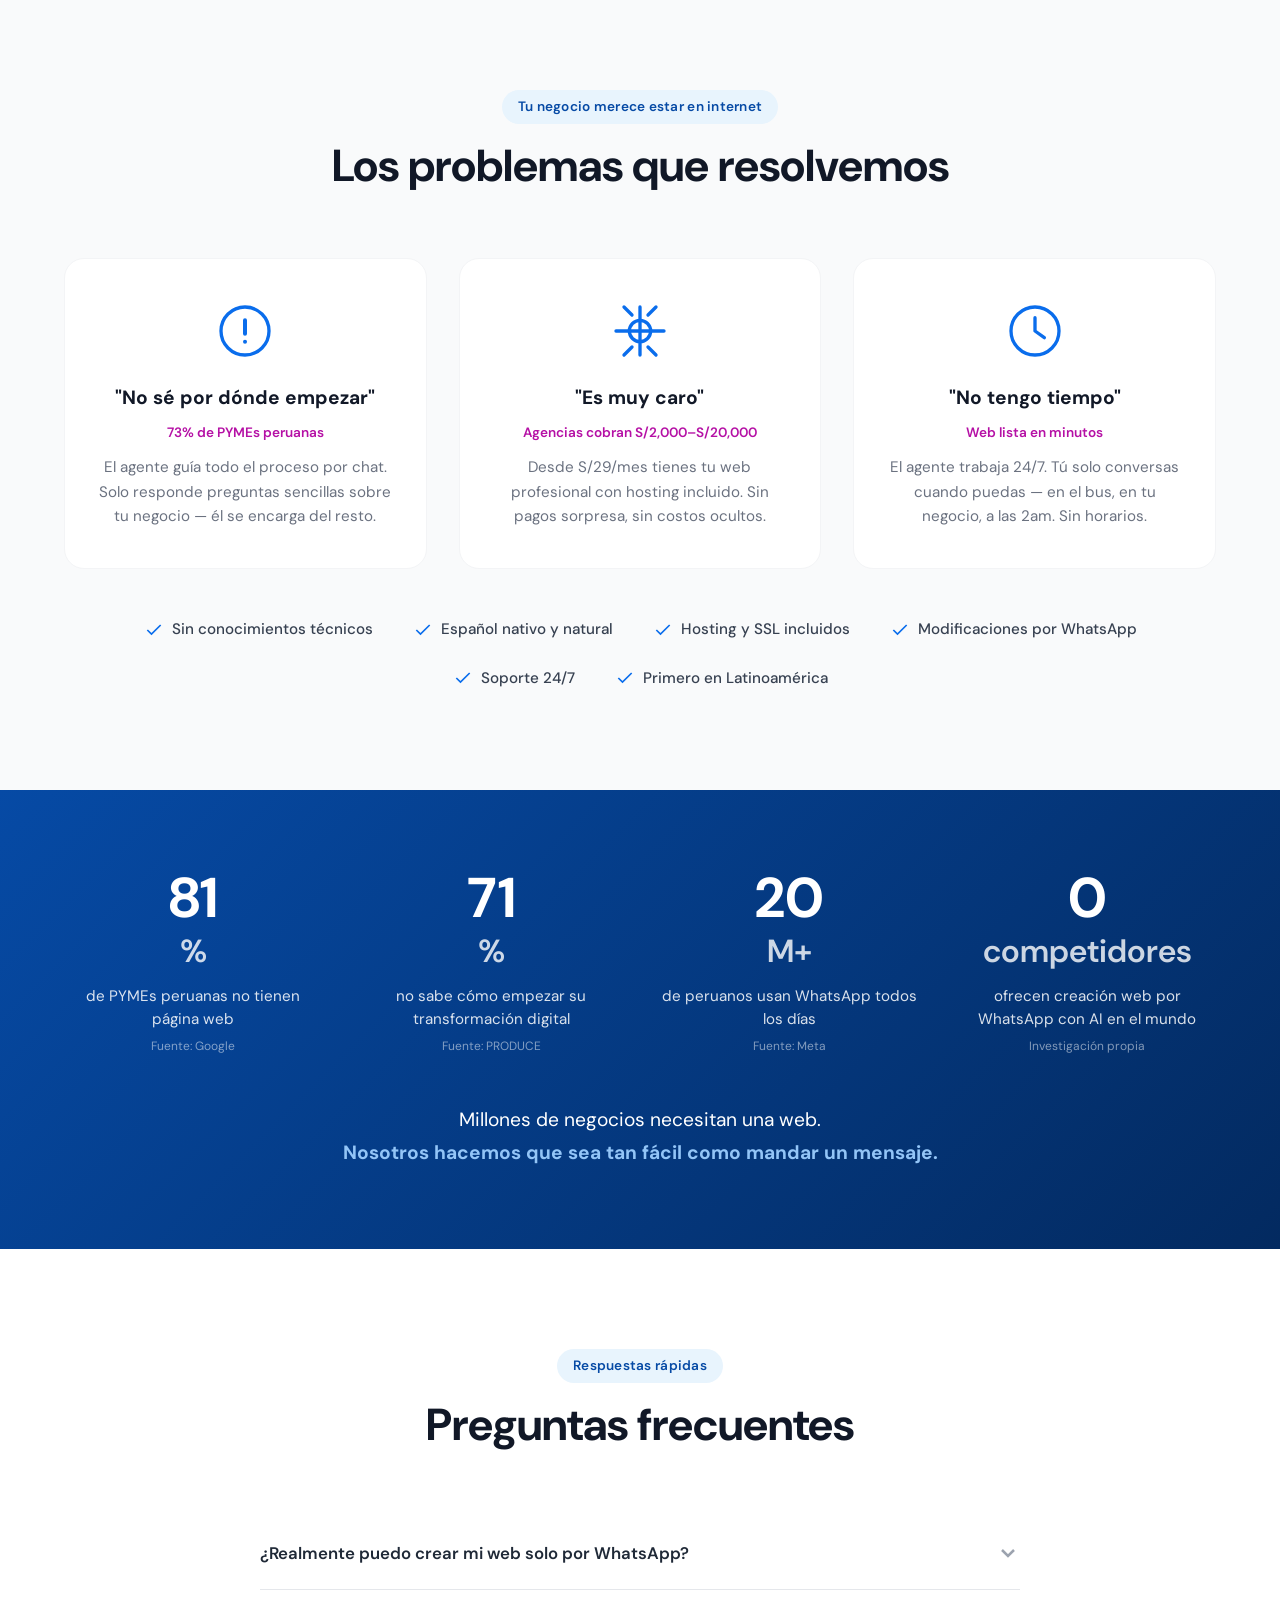
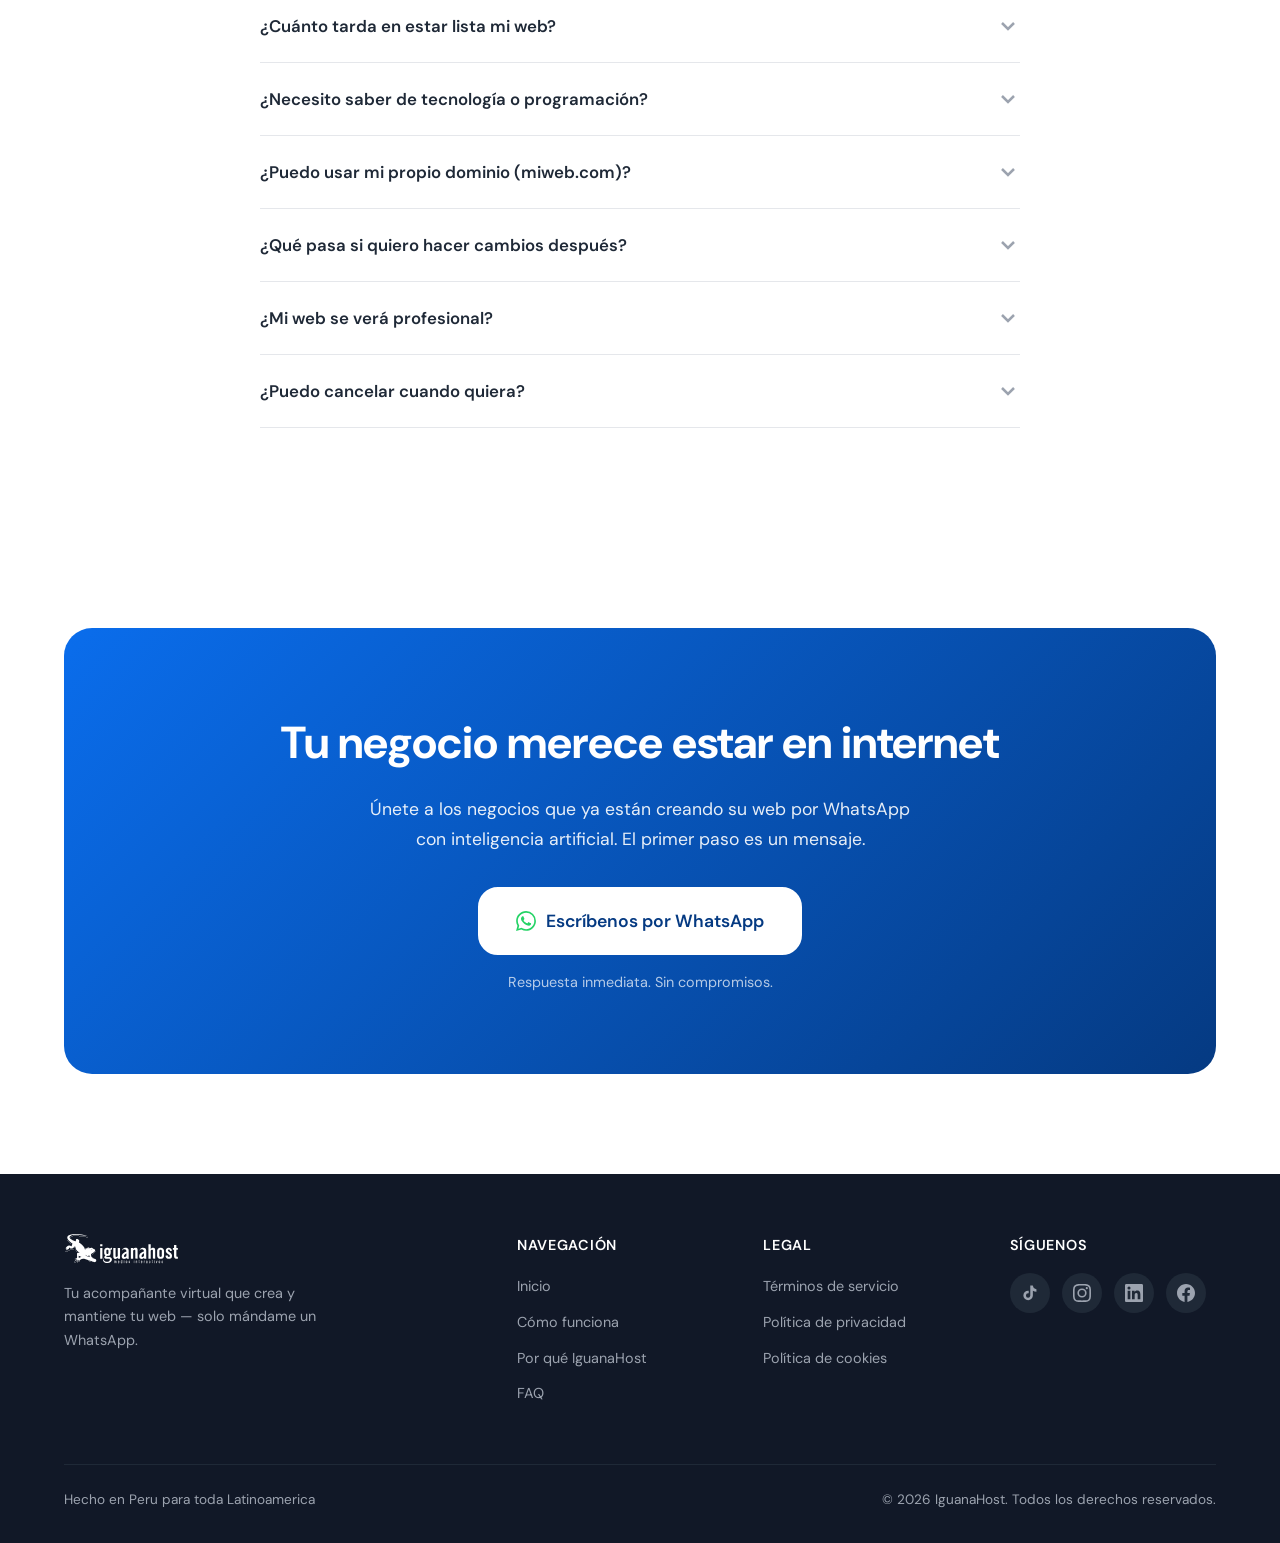
==== commit 6baa56dd: "Quitar el dominio viejo: dominios de prueba en clientes.iguana.pe Co-Authored-By: Claude Opus 5.5 <n" ====
--- a/index.html
+++ b/index.html
@@ -106,7 +106,7 @@
                   <span class="chat__time">10:31</span>
                 </div>
                 <div class="chat__msg chat__msg--received chat__msg--link">
-                  <p>lasazondemaria.iguana.lat</p>
+                  <p>lasazondemaria.clientes.iguana.pe</p>
                   <span class="chat__time">10:31</span>
                 </div>
                 <div class="chat__msg chat__msg--sent">
@@ -564,7 +564,7 @@
             <svg class="faq__chevron" viewBox="0 0 24 24" fill="none" stroke="currentColor" stroke-width="2.5"><path d="M6 9l6 6 6-6"/></svg>
           </button>
           <div class="faq__answer">
-            <p>Sí, te ayudamos a conectar tu dominio propio. También ofrecemos subdominios gratuitos tipo tunegocio.iguana.lat para que puedas empezar de inmediato mientras configuras tu dominio.</p>
+            <p>Sí, te ayudamos a conectar tu dominio propio. También ofrecemos subdominios gratuitos tipo tunegocio.clientes.iguana.pe para que puedas empezar de inmediato mientras configuras tu dominio.</p>
           </div>
         </div>
         <div class="faq__item">
